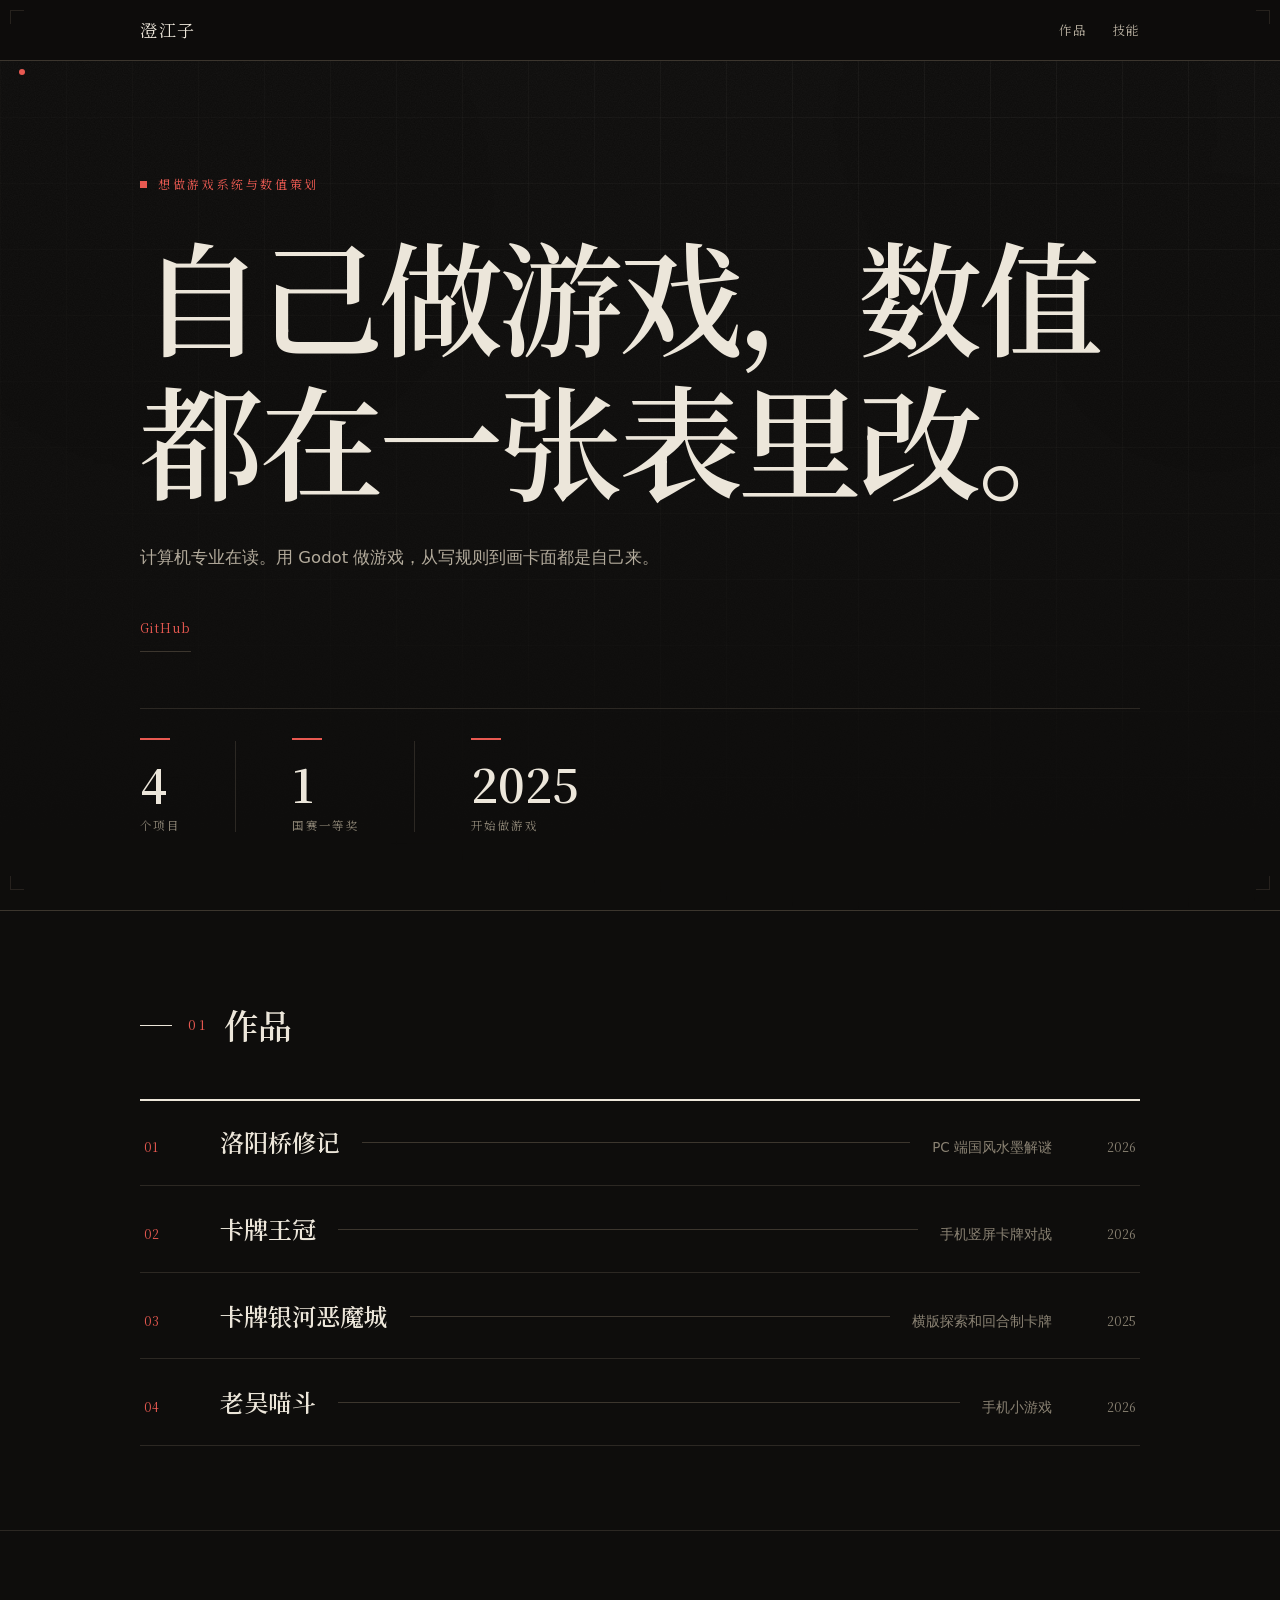
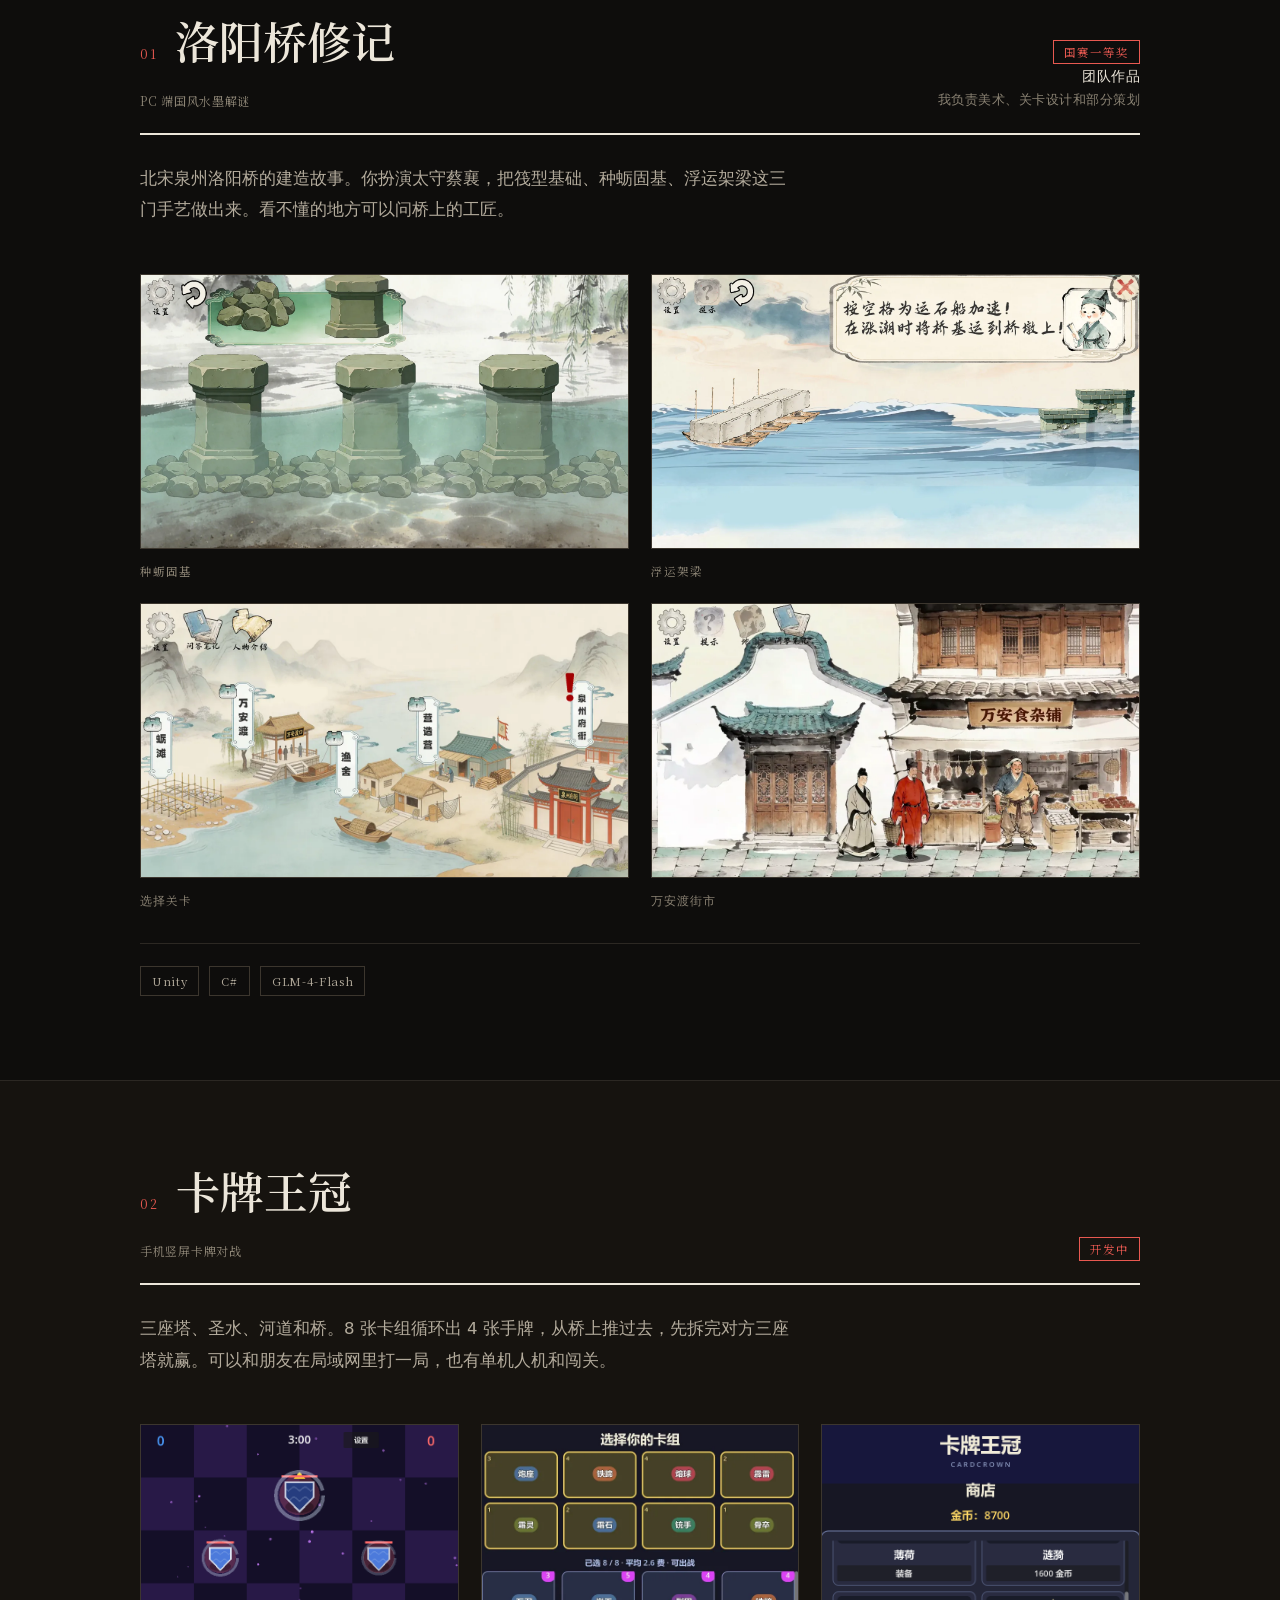
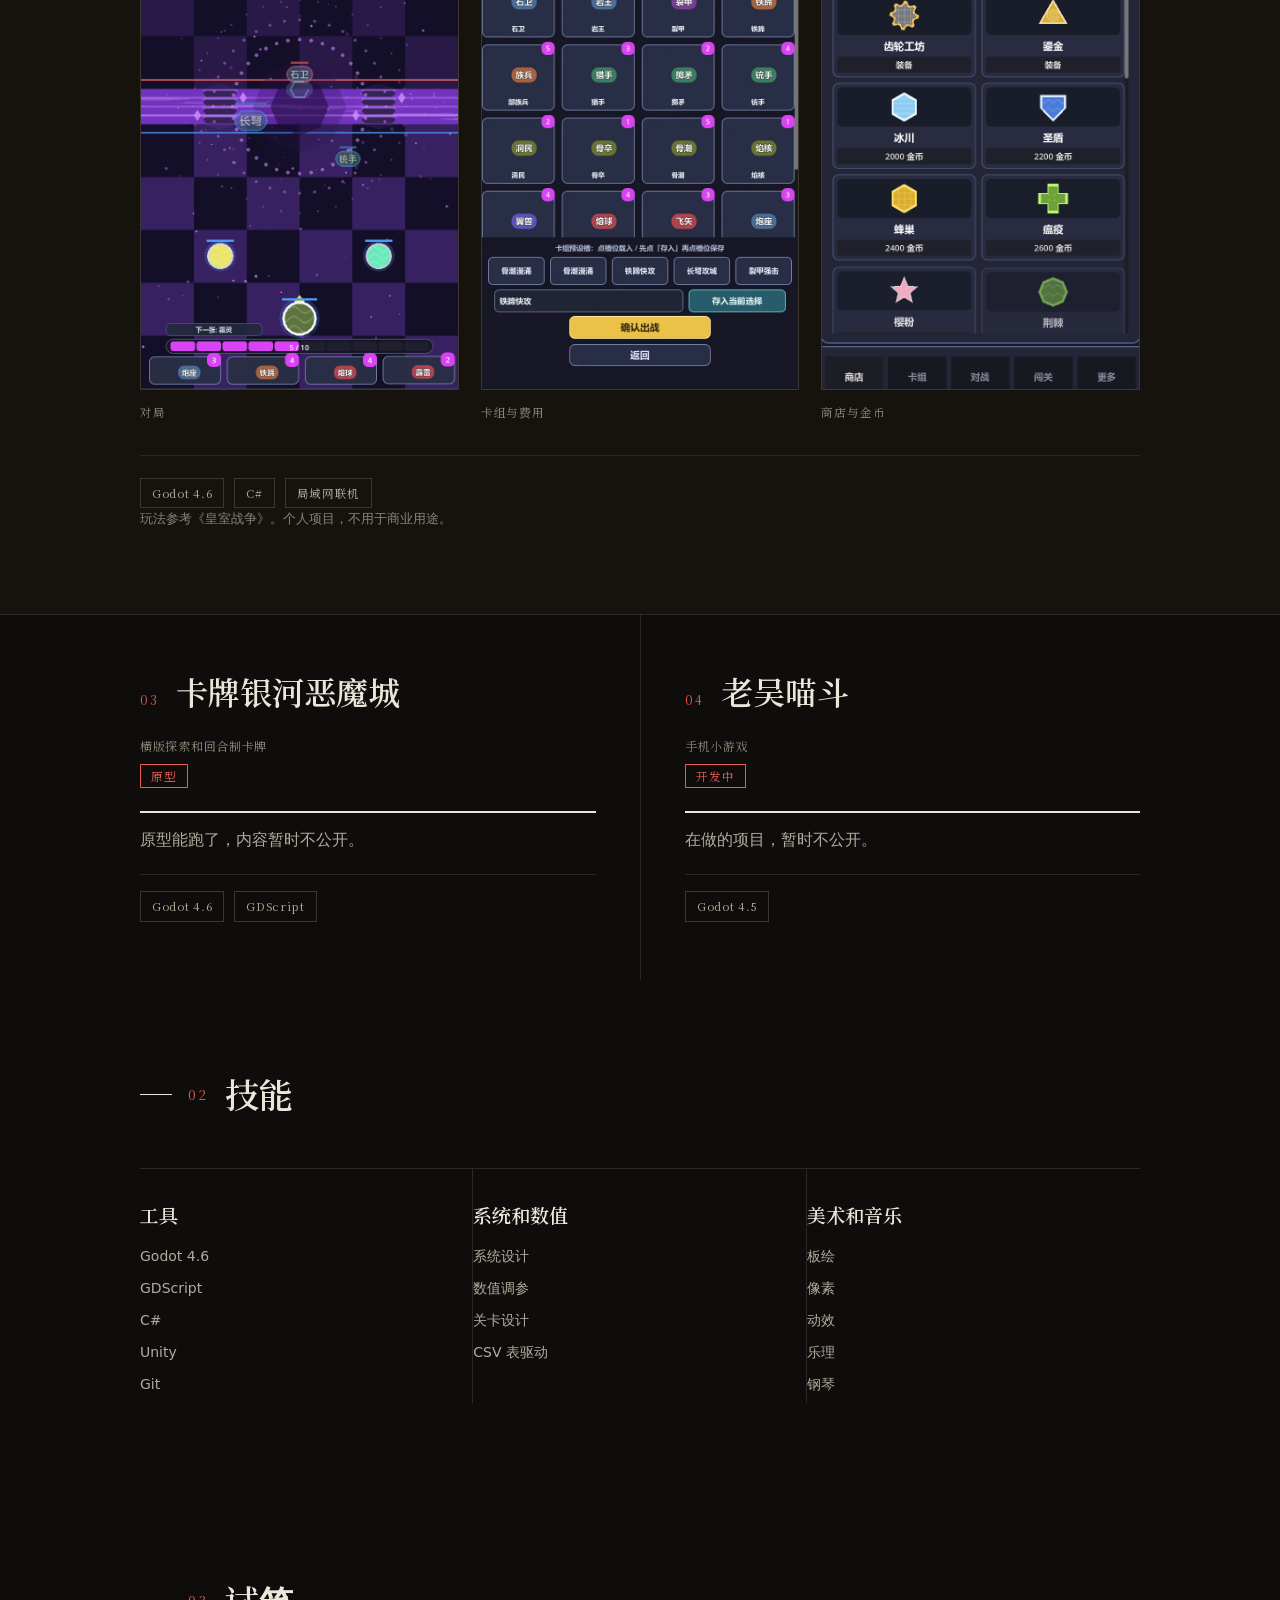
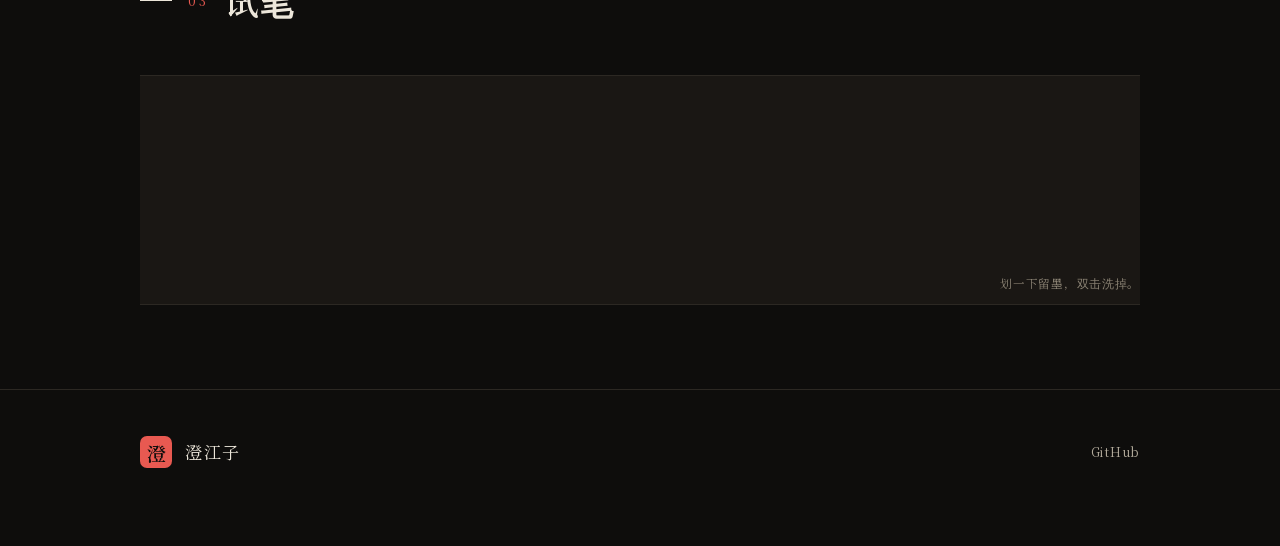
==== index.html @ ab5cb56d "修色" ====
<!doctype html>
<html lang="zh-CN">
<head>
<meta charset="utf-8">
<meta name="viewport" content="width=device-width,initial-scale=1">
<script>
(function () {
  var d = document.documentElement;
  d.classList.add("booting");
  addEventListener("error", function () { d.classList.remove("booting"); });
  setTimeout(function () { d.classList.remove("booting"); }, 6000);
})();
</script>
<title>澄江子的作品集</title>
<meta name="description" content="自己做游戏，做了四个项目。">
<link rel="canonical" href="https://chengjiang-zi.github.io/">
<link rel="icon" href="favicon.svg" type="image/svg+xml">
<link rel="apple-touch-icon" href="apple-touch-icon.png">
<meta name="theme-color" content="#0e0d0c">
<meta property="og:type" content="website">
<meta property="og:site_name" content="澄江子">
<meta property="og:locale" content="zh_CN">
<meta property="og:url" content="https://chengjiang-zi.github.io/">
<meta property="og:title" content="澄江子的作品集">
<meta property="og:description" content="自己做游戏，做了四个项目。">
<meta property="og:image" content="https://chengjiang-zi.github.io/assets/og.png">
<meta property="og:image:width" content="1200">
<meta property="og:image:height" content="630">
<meta name="twitter:card" content="summary_large_image">
<link rel="stylesheet" href="style.css">
<link rel="preload" href="assets/font/notoserifsc-400.woff2" as="font" type="font/woff2" crossorigin>
<link rel="preload" href="assets/font/notoserifsc-600.woff2" as="font" type="font/woff2" crossorigin>
<link rel="preload" href="works.js" as="script">
<script src="ink.js" defer></script>
<noscript><style>.topbar nav,.cover,#works,#skills,#cases,.pad,.progress,.scribble,footer{display:none}</style></noscript>
<script>
(function () {
  var d = document.documentElement;
  if (typeof IntersectionObserver !== "function") return;
  try { if (matchMedia("(prefers-reduced-motion: reduce)").matches) return; } catch (e) {}
  d.classList.add("motion-ready");
  setTimeout(function () {
    var hero = document.querySelector("[data-reveal-text]");
    if (!document.querySelector(".is-revealed") || (hero && !hero.classList.contains("is-revealed"))) {
      d.classList.remove("motion-ready");
    }
  }, 3000);
})();
</script>
</head>
<body>

<a class="skip" href="#main">跳到内容</a>

<header class="topbar" id="top">
  <div class="progress" id="progress" aria-hidden="true"></div>
  <div class="inner">
    <a class="mark" href="#top" id="mark">澄江子</a>
    <nav aria-label="页面导航">
      <a href="#works">作品</a>
      <a href="#skills">技能</a>
    </nav>
  </div>
</header>

  <svg class="scribble" id="scribble" aria-hidden="true" viewBox="0 0 12 1000" preserveAspectRatio="none">
    <path id="scribble-path" d="M6 0 C 2.5 130, 9.5 250, 6 370 S 2.5 620, 6 740 S 9.5 900, 6 1000"/>
    <circle id="scribble-bead" r="3"></circle>
  </svg>

<main id="main" tabindex="-1">

  <section class="cover">
    <div class="inner">
      <p class="kicker" id="kicker" data-reveal="up"></p>
      <h1 class="display" id="display" data-reveal-text style="--rv-delay:.08s"><span id="display-t"></span></h1>
      <p class="lede" id="lede" data-reveal="up" style="--rv-delay:.26s"></p>
      <div class="acts" id="acts" data-reveal="up" style="--rv-delay:.36s"></div>
      <div class="facts ln" id="facts" data-reveal-children="up" data-delay="540"></div>
    </div>
  </section>

  <section class="sec" id="works">
    <div class="inner">
      <div class="sec-head" data-reveal-children="up"><span class="num">01</span><h2>作品</h2></div>
      <ul class="toc ln ink" id="toc" data-reveal-children="up" data-delay="180"></ul>
    </div>
  </section>

  <div id="cases"></div>

  <section class="sec" id="skills">
    <div class="inner">
      <div class="sec-head" data-reveal-children="up"><span class="num">02</span><h2>技能</h2></div>
      <div class="notes ln" id="skills-box" data-reveal-children="up" data-delay="120"></div>
    </div>
  </section>

  <section class="sec pad" id="pad">
    <div class="inner">
      <div class="sec-head" data-reveal-children="up"><span class="num">03</span><h2>试笔</h2></div>
      <div class="inkpad" id="inkpad"></div>
    </div>
  </section>

</main>

<footer>
  <div class="inner">
    <div class="foot" data-reveal="up">
      <span class="fsig"><span class="fmark" aria-hidden="true">澄</span><span class="fname" id="fname"></span></span>
      <span id="flinks"></span>
    </div>
  </div>
</footer>

<noscript>
  <div class="inner"><p class="lede">这部分内容要浏览器开着脚本才会显示，开一下再刷新。</p></div>
</noscript>

<script src="works.js"></script>
<script>
(function () {
  if (typeof PROFILE === "undefined" || typeof WORKS === "undefined") {
    var m = document.getElementById("main");
    if (m) m.innerHTML = '<div class="inner"><p class="lede">内容没加载出来，刷新一下试试。' +
      '一直这样就直接看 <a href="https://github.com/chengjiang-zi">GitHub</a>。</p></div>';
    document.documentElement.classList.remove("booting");
    return;
  }
  function esc(s) {
    return String(s == null ? "" : s).replace(/[&<>"]/g, function (c) {
      return { "&": "&amp;", "<": "&lt;", ">": "&gt;", '"': "&quot;" }[c];
    });
  }
  function pad(n) { return (n < 10 ? "0" : "") + n; }
  function ext(u) { return String(u || "").indexOf("http") === 0; }
  function dly(t) { return ' style="--rv-delay:' + t + '"'; }

  var calm = false, touch = false;

  function facts() {
    var h = "";
    for (var i = 0; i < STATS.length; i++) {
      h += "<div><span class=\"nmask\"><span class=\"n\" data-n=\"" + esc(STATS[i].v) + "\">" + esc(STATS[i].v) + "</span></span>" +
           "<span class=\"l\">" + esc(STATS[i].l) + "</span></div>";
    }
    return h;
  }

  function toc() {
    var h = "";
    for (var i = 0; i < WORKS.length; i++) {
      var w = WORKS[i];
      h += '<li><a href="#' + esc(w.id) + '">' +
           '<span class="no">' + pad(i + 1) + "</span>" +
           '<span class="title">' + esc(w.title) + "</span>" +
           '<span class="lead" aria-hidden="true"></span>' +
           '<span class="kind">' + esc(w.type || "") + "</span>" +
           '<span class="year">' + esc(w.year || "") + "</span>" +
           "</a></li>";
    }
    return h;
  }

  function shots(w) {
    var list = w.shots || [];
    if (!list.length) return "";

    var land = 0, port = 0, j, lo = 0, hi = 0, ar = 0;
    for (j = 0; j < list.length; j++) {
      var q = list[j];
      if (!q.w || !q.h) continue;
      if (q.w > q.h) land++; else port++;
      var a = q.w / q.h;
      if (!ar || a < ar) ar = a;
      if (!hi || a > hi) hi = a;
    }
    var n = list.length, cols = 1;
    if (land === n) cols = n === 1 ? 1 : 2;
    else if (port === n) cols = n >= 3 ? 3 : n;

    if (!ar) ar = 1.7778;
    var uniform = !hi || (hi / ar) < 1.1;

    var h = '<div class="shots c' + cols + '"' +
            (uniform ? ' style="--ar:' + ar.toFixed(4) + '"' : "") +
            ' data-reveal-children="fade" data-delay="150">';
    for (var i = 0; i < n; i++) {
      var s = list[i];
      var fl = uniform ? "" : ' style="--ar:' + (s.w && s.h ? (s.w / s.h).toFixed(4) : "1.7778") + '"';
      h += "<figure" + fl + '>' +
           '<span class="frame"><img src="' + esc(s.src) + '" alt="' + esc(w.title) +
           (s.caption ? " · " + esc(s.caption) : "") + '"' +
           (s.w && s.h ? ' width="' + s.w + '" height="' + s.h + '"' : "") +
           ' loading="lazy" decoding="async"></span>';
      if (s.caption) h += "<figcaption>" + esc(s.caption) + "</figcaption>";
      h += "</figure>";
    }
    return h + "</div>";
  }

  function caseHtml(w, i) {
    var has = (w.shots || []).length;
    var alt = (has && i % 2 === 1) ? " alt" : "";
    var bare = has ? "" : " bare";
    var h = '<section class="showcase' + alt + bare + '" id="' + esc(w.id) + '"><div class="inner">';

    h += '<div class="work-head lnb" data-reveal="up"><div class="work-title">';
    h += '<span class="wnum">' + pad(i + 1) + "</span>";
    h += "<h3>" + esc(w.title) + "</h3>";
    h += '<span class="sub">' + esc(w.type || "") + "</span>";
    h += "</div>";

    h += '<div class="work-role">';
    if (w.badge) h += '<span class="wbadge">' + esc(w.badge) + "</span> ";
    if (w.role) h += "<b>" + esc(w.role) + "</b>" + esc(w.roleNote || "");
    h += "</div></div>";

    if (w.desc) h += '<p class="work-lede" data-reveal="up"' + dly(".12s") + ">" + esc(w.desc) + "</p>";
    h += shots(w);

    var tg = w.tags || [], lk = w.links || [];
    if (tg.length || lk.length || w.note) {
      h += '<div class="wfoot" data-reveal="up"' + dly(".18s") + "><div>";
      if (tg.length) {
        h += '<div class="wtags">';
        for (var k = 0; k < tg.length; k++) h += "<span>" + esc(tg[k]) + "</span>";
        h += "</div>";
      }
      if (w.note) h += '<p class="wnote">' + esc(w.note) + "</p>";
      h += "</div>";
      if (lk.length) {
        h += '<a class="wlink" href="' + esc(lk[0].url) + '"' +
             (ext(lk[0].url) ? ' target="_blank" rel="noopener"' : "") + ">" +
             esc(lk[0].label) + "</a>";
      }
      h += "</div>";
    }

    return h + "</div></section>";
  }

  function cases() {
    var h = "", open = false;
    for (var i = 0; i < WORKS.length; i++) {
      var bare = !(WORKS[i].shots || []).length;
      if (bare && !open) { h += '<div class="pair"><div class="pair-in">'; open = true; }
      else if (!bare && open) { h += "</div></div>"; open = false; }
      h += caseHtml(WORKS[i], i);
    }
    return open ? h + "</div></div>" : h;
  }

  function notes(list) {
    var h = "";
    for (var i = 0; i < list.length; i++) {
      h += "<article><h3>" + esc(list[i].t) + "</h3><ul>";
      for (var j = 0; j < list[i].items.length; j++) {
        h += "<li>" + esc(list[i].items[j]) + "</li>";
      }
      h += "</ul></article>";
    }
    return h;
  }

  function render() {
    var p = PROFILE;
    try {
      calm = matchMedia("(prefers-reduced-motion: reduce)").matches;
      touch = matchMedia("(hover: none)").matches;
    } catch (e) {}
    document.getElementById("mark").textContent = p.name;
    document.getElementById("fname").textContent = p.name;
    document.getElementById("kicker").textContent = p.kicker || "";
    var dt = document.getElementById("display-t");
    dt.textContent = "";
    var dstr = p.display || "";
    for (var ci = 0; ci < dstr.length; ci++) {
      var sp = document.createElement("span");
      sp.className = "cw";
      sp.textContent = dstr.charAt(ci);
      sp.style.setProperty("--rv-delay", (ci * 0.045).toFixed(3) + "s");
      dt.appendChild(sp);
    }
    document.getElementById("lede").textContent = p.lede || "";

    var ls = (p.links || []).slice();
    if (p.contact) ls.push({ label: p.contact, url: "mailto:" + p.contact });

    var ah = "";
    for (var i = 0; i < ls.length; i++) {
      ah += '<a href="' + esc(ls[i].url) + '"' +
            (ext(ls[i].url) ? ' target="_blank" rel="noopener"' : "") + ">" + esc(ls[i].label) + "</a>";
    }
    document.getElementById("acts").innerHTML = ah;
    document.getElementById("flinks").innerHTML = ah;

    document.getElementById("facts").innerHTML = facts();
    document.getElementById("toc").innerHTML = toc();
    document.getElementById("cases").innerHTML = cases();
    document.getElementById("skills-box").innerHTML = notes(SKILLS);

    reveal();
    scrollFx();
    magnet();
  }

  function countUp(el) {
    var t = parseInt(el.getAttribute("data-n"), 10);
    if (isNaN(t)) return;
    if (calm) { el.textContent = el.getAttribute("data-n"); return; }
    var dur = 1150, t0 = null;
    function step(ts) {
      if (t0 === null) t0 = ts;
      var k = Math.min(1, (ts - t0) / dur);
      var e = 1 - Math.pow(1 - k, 3);
      el.textContent = Math.round(t * e);
      if (k < 1) requestAnimationFrame(step);
      else el.textContent = el.getAttribute("data-n");
    }
    el.textContent = "0";
    requestAnimationFrame(step);
  }

  function magnet() {
    if (touch || calm) return;
    var els = [document.querySelector(".mark"), document.querySelector(".fmark")];
    for (var mi = 0; mi < els.length; mi++) {
      var el = els[mi];
      if (!el) continue;
      (function (el) {
        var radius = 130, strength = 0.3;
        document.addEventListener("pointermove", function (e) {
          var r = el.getBoundingClientRect();
          var cx = r.left + r.width / 2, cy = r.top + r.height / 2;
          var dx = e.clientX - cx, dy = e.clientY - cy;
          var dist = Math.sqrt(dx * dx + dy * dy);
          el.style.transform = dist < radius
            ? "translate(" + (dx * strength).toFixed(1) + "px," + (dy * strength).toFixed(1) + "px)"
            : "";
        }, { passive: true });
      })(el);
    }
  }

  function reveal() {
    var list = document.querySelectorAll("[data-reveal],[data-reveal-text],[data-reveal-children],.ln,.lnb,.showcase.alt");
    var nodes = [], i;
    for (i = 0; i < list.length; i++) nodes.push(list[i]);

    var on = document.documentElement.classList.contains("motion-ready") &&
             (typeof IntersectionObserver === "function");

    if (!on) {
      for (i = 0; i < nodes.length; i++) nodes[i].classList.add("is-revealed");
      return;
    }

    function hit(el) {
      var kids = el.hasAttribute("data-reveal-children") ? el.children : null;
      if (kids && kids.length) {
        var base = parseInt(el.getAttribute("data-delay") || "60", 10);
        for (var k = 0; k < kids.length; k++) {
          kids[k].style.setProperty("--rv-delay", (base + k * 85) + "ms");
          kids[k].classList.add("is-revealed");
        }
      }
      if (el.id === "facts") {
        var fns = el.querySelectorAll(".n");
        for (var fi = 0; fi < fns.length; fi++) countUp(fns[fi]);
      }
      el.classList.add("is-revealed");
    }

    var io = null;
    try {
      io = new IntersectionObserver(function (entries) {
        for (var n = 0; n < entries.length; n++) {
          if (!entries[n].isIntersecting) continue;
          hit(entries[n].target);
          io.unobserve(entries[n].target);
        }
      }, { rootMargin: "0px 0px -6% 0px", threshold: .06 });
    } catch (e) {
      document.documentElement.classList.remove("motion-ready");
      for (i = 0; i < nodes.length; i++) nodes[i].classList.add("is-revealed");
      return;
    }

    for (i = 0; i < nodes.length; i++) io.observe(nodes[i]);
  }

  function scrollFx() {
    var bar = document.getElementById("progress");
    var bar_el = document.querySelector(".topbar");
    var scrib = document.getElementById("scribble-path");
    var bead = document.getElementById("scribble-bead");
    var scLen = 0;
    if (scrib) {
      try { scLen = scrib.getTotalLength(); scrib.style.strokeDasharray = scLen; } catch (e) {}
    }
    var waiting = false;

    function update() {
      waiting = false;
      var max = document.documentElement.scrollHeight - window.innerHeight;
      var y = window.pageYOffset || document.documentElement.scrollTop || 0;
      var p = max > 0 ? Math.min(1, Math.max(0, y / max)) : 0;
      if (bar) {
        bar.style.transform = "scaleX(" + p + ")";
        bar.classList.toggle("on", p > .012);
      }
      if (bar_el) bar_el.classList.toggle("scrolled", y > 8);
      if (scrib && scLen) {
        if (calm) {
          scrib.style.strokeDashoffset = "0";
          if (bead) bead.style.display = "none";
        } else {
          scrib.style.strokeDashoffset = (scLen * (1 - p)).toFixed(1);
          if (bead) {
            try {
              var pt = scrib.getPointAtLength(scLen * p);
              bead.setAttribute("cx", pt.x);
              bead.setAttribute("cy", pt.y);
              bead.style.display = "";
            } catch (e) {}
          }
        }
      }
    }
    function onScroll() {
      if (waiting) return;
      waiting = true;
      requestAnimationFrame(update);
    }
    update();
    window.addEventListener("scroll", onScroll, { passive: true });
    window.addEventListener("resize", onScroll, { passive: true });
  }

  render();
  document.documentElement.classList.remove("booting");
})();
</script>

</body>
</html>
---- style.css ----
@font-face{
  font-family:"Noto Serif SC";
  src:url("assets/font/notoserifsc-400.woff2") format("woff2");
  font-weight:400;font-style:normal;font-display:swap;
}
@font-face{
  font-family:"Noto Serif SC";
  src:url("assets/font/notoserifsc-600.woff2") format("woff2");
  font-weight:600;font-style:normal;font-display:swap;
}

:root{
  color-scheme: dark;
  --bg:        #0e0d0c;
  --bg-2:      #16130f;
  --surface:   #1a1714;
  --ink:       #ece6da;
  --ink-2:     #b3ab9c;
  --ink-3:     #8a8273;
  --rule:      #2c2823;
  --rule-2:    #3c362e;
  --seal:      #e85951;
  --seal-dark: #b83a33;
  --grid:      rgba(236,230,218,.045);

  --serif: "Noto Serif SC",Georgia,"Songti SC","STSong","Source Han Serif SC","SimSun",serif;
  --sans:  system-ui,-apple-system,"PingFang SC","HarmonyOS Sans SC","MiSans","Hiragino Sans GB",
           "Microsoft YaHei",sans-serif;
  --mono:  ui-monospace,"SF Mono","Cascadia Mono",Consolas,"Noto Serif SC",monospace;

  --m-ease: cubic-bezier(.22,1,.36,1);
  --m-dist: 18px;
  --m-dur:  .86s;
  --m-rule: .95s;
}

*{box-sizing:border-box;margin:0;padding:0}
html{scroll-behavior:smooth;-webkit-text-size-adjust:100%}
img{display:block;max-width:100%}
::selection{background:var(--seal);color:var(--bg)}

body{
  background:var(--bg);
  color:var(--ink);
  font-family:var(--sans);
  font-size:15.5px;
  line-height:1.78;
  font-weight:300;
  -webkit-font-smoothing:antialiased;
}

body::after{
  content:"";position:fixed;inset:10px;z-index:25;pointer-events:none;opacity:.55;
  background:
    linear-gradient(var(--rule-2),var(--rule-2)) left top/14px 1px no-repeat,
    linear-gradient(var(--rule-2),var(--rule-2)) left top/1px 14px no-repeat,
    linear-gradient(var(--rule-2),var(--rule-2)) right top/14px 1px no-repeat,
    linear-gradient(var(--rule-2),var(--rule-2)) right top/1px 14px no-repeat,
    linear-gradient(var(--rule-2),var(--rule-2)) left bottom/14px 1px no-repeat,
    linear-gradient(var(--rule-2),var(--rule-2)) left bottom/1px 14px no-repeat,
    linear-gradient(var(--rule-2),var(--rule-2)) right bottom/14px 1px no-repeat,
    linear-gradient(var(--rule-2),var(--rule-2)) right bottom/1px 14px no-repeat;
}

.inner{max-width:1080px;margin:0 auto;padding:0 40px}

.skip{position:absolute;left:-9999px;top:0;z-index:50;background:var(--seal);color:#fff;
  padding:12px 20px;text-decoration:none}
.skip:focus{left:0}
:focus-visible{outline:2px solid var(--seal);outline-offset:3px}
main:focus{outline:none}

.sec,.showcase,.cover{scroll-margin-top:76px}


html.booting main,html.booting footer{visibility:hidden}



.topbar{
  position:sticky;top:0;z-index:20;
  background:rgba(14,13,12,.82);
  backdrop-filter:blur(14px);-webkit-backdrop-filter:blur(14px);
  border-bottom:1px solid var(--rule-2);
  transition:background .32s var(--m-ease),box-shadow .32s var(--m-ease);
}
.topbar.scrolled{
  background:rgba(14,13,12,.94);
  box-shadow:0 14px 34px -24px rgba(0,0,0,.7);
}
.topbar .inner{display:flex;align-items:center;justify-content:space-between;height:60px}
.mark{font-family:var(--serif);font-size:17px;letter-spacing:.1em;text-decoration:none;color:var(--ink);
  transition:color .24s var(--m-ease),transform .25s var(--m-ease)}
.mark:hover{color:var(--seal)}
.topbar nav{display:flex;gap:26px}
.topbar nav a{
  position:relative;
  font-family:var(--mono);font-size:12.5px;letter-spacing:.06em;
  color:var(--ink-2);text-decoration:none;min-height:44px;display:inline-flex;align-items:center;
  transition:color .22s var(--m-ease);
}
.topbar nav a:hover{color:var(--seal)}
.topbar nav a::after{
  content:"";position:absolute;left:0;right:0;bottom:10px;height:1px;background:var(--seal);
  transform:scaleX(0);transform-origin:right;transition:transform .36s var(--m-ease);
}
.topbar nav a:hover::after{transform:scaleX(1);transform-origin:left}

.progress{
  position:absolute;left:0;right:0;bottom:-1px;height:2px;background:var(--seal);
  transform:scaleX(0);transform-origin:left;opacity:0;pointer-events:none;
  transition:opacity .4s var(--m-ease);
}
.progress.on{opacity:.62}



.cover{position:relative;padding:112px 0 74px;border-bottom:1px solid var(--rule-2)}

.cover::before{
  content:"";position:absolute;inset:0;z-index:0;pointer-events:none;
  background-image:url("data:image/svg+xml,%3Csvg xmlns='http://www.w3.org/2000/svg' width='160' height='160'%3E%3Cfilter id='f'%3E%3CfeTurbulence type='fractalNoise' baseFrequency='0.82' numOctaves='3' seed='5' stitchTiles='stitch'/%3E%3CfeColorMatrix type='saturate' values='0'/%3E%3C/filter%3E%3Crect width='160' height='160' filter='url(%23f)'/%3E%3C/svg%3E");
  background-repeat:repeat;
  opacity:.05;
  -webkit-mask-image:linear-gradient(180deg,#000 0,rgba(0,0,0,.55) 62%,transparent 100%);
  mask-image:linear-gradient(180deg,#000 0,rgba(0,0,0,.55) 62%,transparent 100%);
}
.cover::after{
  content:"";position:absolute;inset:0;z-index:0;pointer-events:none;
  background-image:
    repeating-linear-gradient(0deg,var(--grid) 0 1px,transparent 1px 66px),
    repeating-linear-gradient(90deg,var(--grid) 0 1px,transparent 1px 66px);
  -webkit-mask-image:radial-gradient(135% 112% at 78% 2%,#000,transparent 92%);
  mask-image:radial-gradient(135% 112% at 78% 2%,#000,transparent 92%);
}
.cover>.inner{position:relative;z-index:1}
.kicker{font-family:var(--mono);font-size:12px;letter-spacing:.22em;color:var(--seal);margin-bottom:28px}
.kicker::before{
  content:"";display:inline-block;width:7px;height:7px;background:var(--seal);
  margin-right:11px;vertical-align:1px;
}
.display{
  font-family:var(--serif);font-weight:600;
  font-size:clamp(38px,9.7vw,128px);line-height:1.16;letter-spacing:-.035em;max-width:18em;
  overflow:hidden;text-wrap:balance;
}
.display>span{display:block}
.lede{margin-top:32px;max-width:38em;font-size:16.5px;color:var(--ink-2);line-height:1.9}
.acts{margin-top:34px;display:flex;gap:22px;flex-wrap:wrap}
.acts a{
  position:relative;
  font-family:var(--mono);font-size:12.5px;letter-spacing:.08em;color:var(--seal);
  text-decoration:none;border-bottom:1px solid var(--rule-2);padding-bottom:3px;
  min-height:44px;display:inline-flex;align-items:center;transition:border-color .22s var(--m-ease),color .22s var(--m-ease);
}
.acts a:hover{border-color:transparent}
.acts a::after{
  content:"";position:absolute;left:0;right:0;bottom:0;height:1px;background:var(--seal);
  transform:scaleX(0);transform-origin:right;transition:transform .36s var(--m-ease);
}
.acts a:hover::after{transform:scaleX(1);transform-origin:left}

.facts{display:flex;flex-wrap:wrap;margin-top:56px;padding-top:30px}
.facts>div{position:relative;padding:20px 56px 0 0;margin-right:56px}
.facts>div:last-child{margin-right:0;padding-right:0}
.facts>div::before{content:"";position:absolute;left:0;top:0;width:30px;height:2px;background:var(--seal)}
.facts>div::after{
  content:"";position:absolute;right:0;top:3px;bottom:4px;width:1px;background:var(--rule);
  transform-origin:top;
}
.facts>div:last-child::after{display:none}
.facts .nmask{display:block;overflow:hidden;padding-bottom:1px}
.facts .n{
  display:block;font-family:var(--serif);font-weight:600;font-size:46px;line-height:1.1;color:var(--ink);
  font-variant-numeric:lining-nums tabular-nums;
}
.facts .l{display:block;margin-top:6px;font-family:var(--mono);font-size:11.5px;letter-spacing:.12em;color:var(--ink-3)}



.sec{padding:84px 0}
.sec-head{display:flex;align-items:center;gap:16px;margin-bottom:44px}
.sec-head::before{content:"";width:32px;height:1px;background:var(--ink);flex:0 0 auto}
.sec-head .num{font-family:var(--mono);font-size:13px;letter-spacing:.22em;color:var(--seal)}
.sec-head h2{font-family:var(--serif);font-size:34px;font-weight:600;letter-spacing:.01em}



.toc{list-style:none}
.toc li{position:relative}
.toc li::after{
  content:"";position:absolute;left:0;right:0;bottom:0;height:1px;background:var(--rule);
  transform-origin:left;
}
.toc a{
  display:grid;grid-template-columns:56px auto minmax(24px,1fr) auto 64px;
  align-items:baseline;gap:20px;padding:22px 4px;text-decoration:none;color:inherit;
  transition:background .24s var(--m-ease),padding .3s var(--m-ease);
}
.toc a:hover{background:rgba(232,89,81,.08);padding-left:18px}
.toc .no{font-family:var(--mono);font-size:12px;color:var(--seal);transition:color .26s var(--m-ease)}
.toc .title{font-family:var(--serif);font-weight:600;font-size:24px;transition:color .26s var(--m-ease)}
.toc a:hover .title{color:var(--seal)}
.toc .lead{align-self:center;height:1px;background:var(--rule-2);margin:0 2px;transform-origin:left}
.toc .kind{font-size:13.5px;color:var(--ink-3)}
.toc .year{font-family:var(--mono);font-size:12px;color:var(--ink-3);text-align:right}



.showcase{padding:84px 0;border-top:1px solid var(--rule)}
.showcase.alt{background:var(--bg-2)}
.showcase.bare{padding:54px 0}
.work-head{
  display:flex;justify-content:space-between;align-items:flex-end;gap:36px;flex-wrap:wrap;
  padding-bottom:24px;
}
.work-title{display:flex;align-items:baseline;gap:18px;flex-wrap:wrap}
.work-title .wnum{font-family:var(--mono);font-size:12px;letter-spacing:.14em;color:var(--seal)}
.work-title h3{font-family:var(--serif);font-size:clamp(28px,4vw,44px);font-weight:600;line-height:1.15}
.work-title .sub{
  width:100%;font-family:var(--mono);font-size:12px;letter-spacing:.06em;
  color:var(--ink-3);margin-top:6px;
}
.bare .work-title h3{font-size:clamp(24px,3vw,32px)}
.work-role{
  text-align:right;font-size:12.5px;letter-spacing:.04em;color:var(--ink-3);line-height:1.8;
}
.work-role b{display:block;color:var(--ink);font-weight:400;font-size:13.5px}
.work-lede{margin-top:28px;max-width:40em;font-size:16.5px;color:var(--ink-2);line-height:1.9}
.bare .work-lede{margin-top:14px;font-size:15.5px;line-height:1.8}

.shots{margin-top:48px;display:grid;gap:22px;align-items:start}
.shots.c1{grid-template-columns:minmax(0,1fr)}
.shots.c2{grid-template-columns:repeat(2,minmax(0,1fr))}
.shots.c3{grid-template-columns:repeat(3,minmax(0,1fr))}
.shots figure{margin:0;min-width:0}

.shots .frame{
  display:block;overflow:hidden;aspect-ratio:var(--ar,1.7778);
  border:1px solid var(--rule-2);background:var(--surface);
  transition:transform .55s var(--m-ease),box-shadow .55s var(--m-ease),border-color .55s var(--m-ease);
}
.shots .frame:hover{
  transform:translateY(-5px);border-color:var(--rule);
  box-shadow:0 22px 40px -30px rgba(0,0,0,.6);
}
.shots img{width:100%;height:100%;object-fit:cover}
.shots figcaption{margin-top:12px;font-family:var(--mono);font-size:11.5px;letter-spacing:.08em;color:var(--ink-3)}

.wfoot{
  margin-top:32px;padding-top:22px;border-top:1px solid var(--rule);
  display:flex;justify-content:space-between;align-items:flex-end;gap:24px;flex-wrap:wrap;
}
.bare .wfoot{margin-top:20px;padding-top:16px}
.wtags{display:flex;gap:10px;flex-wrap:wrap}
.wtags span{
  font-family:var(--mono);font-size:11.5px;letter-spacing:.06em;color:var(--ink-2);
  border:1px solid var(--rule-2);padding:4px 11px;
}
.wnote{font-size:12.5px;color:var(--ink-3);line-height:1.75;max-width:34em}
.wlink{
  position:relative;
  font-family:var(--mono);font-size:12.5px;letter-spacing:.08em;color:var(--seal);
  text-decoration:none;border-bottom:1px solid var(--rule-2);padding-bottom:3px;
  min-height:44px;display:inline-flex;align-items:center;
}
.wlink:hover{border-color:transparent}
.wlink::after{
  content:"";position:absolute;left:0;right:0;bottom:0;height:1px;background:var(--seal);
  transform:scaleX(0);transform-origin:right;transition:transform .36s var(--m-ease);
}
.wlink:hover::after{transform:scaleX(1);transform-origin:left}
.wbadge{
  font-family:var(--mono);font-size:11.5px;letter-spacing:.08em;
  color:var(--seal);border:1px solid var(--seal);padding:3px 10px;
}

#cases .showcase:target .work-title h3{color:var(--seal)}
#cases .showcase:target .work-head::after{background:var(--seal)}


.pair{border-top:1px solid var(--rule)}
.pair-in{
  max-width:1080px;margin:0 auto;padding:0 40px;
  display:grid;grid-template-columns:repeat(2,minmax(0,1fr));
}
.pair .showcase{border-top:none;background:none;padding:58px 0}
.pair .showcase .inner{padding:0;max-width:none}

.pair .work-head{display:block}
.pair .work-role{text-align:left;margin-top:10px}
.pair .showcase:first-child{padding-right:44px}
.pair .showcase + .showcase{padding-left:44px;border-left:1px solid var(--rule)}

.notes{display:grid;grid-template-columns:repeat(3,minmax(0,1fr))}
.notes article{padding:30px 32px 6px 0;border-right:1px solid var(--rule)}
.notes article:last-child{border-right:none;padding-right:0}
.notes h3{font-family:var(--serif);font-size:19px;font-weight:600;margin-bottom:12px}
.notes ul{list-style:none;display:flex;flex-direction:column;gap:7px}
.notes li{font-size:14px;color:var(--ink-2)}
.notes p{font-size:14px;color:var(--ink-2);line-height:1.85}



.inkpad{
  position:relative;height:230px;overflow:hidden;
  border-top:1px solid var(--rule);border-bottom:1px solid var(--rule);
  background:var(--surface);
}
.pad-cv{position:absolute;left:0;top:0;display:block}
.pad-hint{
  position:absolute;right:0;bottom:11px;
  font-family:var(--mono);font-size:11.5px;letter-spacing:.06em;color:var(--ink-3);
  pointer-events:none;user-select:none;
}


@media (hover:none){.sec.pad{display:none}}



footer{border-top:1px solid var(--rule);padding:40px 0 72px}
.foot{display:flex;justify-content:space-between;align-items:center;gap:20px;flex-wrap:wrap}
.fsig{display:inline-flex;align-items:center;gap:13px}
.fmark{
  width:32px;height:32px;border-radius:7px;background:var(--seal);color:var(--bg);
  display:inline-flex;align-items:center;justify-content:center;
  font-family:var(--serif);font-weight:600;font-size:19px;line-height:1;
  flex:0 0 auto;
  transition:transform .28s var(--m-ease);
}
.foot .fname{font-family:var(--serif);font-size:17px;letter-spacing:.1em}
.foot a{
  font-family:var(--mono);font-size:12.5px;letter-spacing:.06em;color:var(--ink-2);
  text-decoration:none;min-height:44px;display:inline-flex;align-items:center;
}
.foot a:hover{color:var(--seal)}




.ln{position:relative}
.ln::before{
  content:"";position:absolute;left:0;right:0;top:0;height:1px;background:var(--rule);
  transform-origin:left;
}
.ln.ink::before{height:2px;background:var(--ink)}
.lnb{position:relative}
.lnb::after{
  content:"";position:absolute;left:0;right:0;bottom:0;height:2px;background:var(--ink);
  transform-origin:left;
}
.motion-ready .ln::before,
.motion-ready .lnb::after{transform:scaleX(0)}
.motion-ready .ln.is-revealed::before,
.motion-ready .lnb.is-revealed::after{
  transform:scaleX(1);transition:transform var(--m-rule) var(--m-ease) .1s;
}


.motion-ready .toc li::after{transform:scaleX(0)}
.motion-ready .toc li.is-revealed::after{
  transform:scaleX(1);
  transition:transform .85s var(--m-ease) calc(var(--rv-delay,0s) + .06s);
}
.motion-ready .toc .lead{transform:scaleX(0)}
.motion-ready .toc li.is-revealed .lead{
  transform:scaleX(1);
  transition:transform .95s var(--m-ease) calc(var(--rv-delay,0s) + .14s);
}


.motion-ready [data-reveal],
.motion-ready [data-reveal-children]>*{
  opacity:0;
  transform:translate3d(var(--rv-x,0),var(--rv-y,var(--m-dist)),0) scale(var(--rv-scale,1));
  transition:opacity var(--m-dur) var(--m-ease) var(--rv-delay,0s),
             transform var(--m-dur) var(--m-ease) var(--rv-delay,0s),
             clip-path var(--m-dur) var(--m-ease) var(--rv-delay,0s);
}
.motion-ready [data-reveal]:not(.is-revealed),
.motion-ready [data-reveal-children]:not(.is-revealed)>*{will-change:opacity,transform}

.motion-ready [data-reveal="down"]{--rv-y:calc(var(--m-dist) * -1)}
.motion-ready [data-reveal="left"]{--rv-x:calc(var(--m-dist) * -1);--rv-y:0}
.motion-ready [data-reveal="right"]{--rv-x:var(--m-dist);--rv-y:0}
.motion-ready [data-reveal="scale"]{--rv-scale:.97;--rv-y:14px}
.motion-ready [data-reveal="fade"]{--rv-y:0}

.motion-ready [data-reveal-children="down"]>*{--rv-y:calc(var(--m-dist) * -1)}
.motion-ready [data-reveal-children="left"]>*{--rv-x:calc(var(--m-dist) * -1);--rv-y:0}
.motion-ready [data-reveal-children="right"]>*{--rv-x:var(--m-dist);--rv-y:0}
.motion-ready [data-reveal-children="scale"]>*{--rv-scale:.97;--rv-y:14px}
.motion-ready [data-reveal-children="fade"]>*{--rv-y:0}

.motion-ready [data-reveal].is-revealed,
.motion-ready [data-reveal-children]>.is-revealed{opacity:1;transform:none}


.motion-ready .shots img{
  transform:scale(1.075);
  transition:transform 1.35s var(--m-ease) var(--rv-delay,0s);
}
.motion-ready .shots.is-revealed img{transform:none}


.motion-ready .facts>div{opacity:0;transition:opacity .7s var(--m-ease)}
.motion-ready .facts>div::after{transform:scaleY(0)}
.motion-ready .facts .n{transform:translateY(120%);transition:transform 1s var(--m-ease)}
.motion-ready .facts.is-revealed>div{opacity:1}
.motion-ready .facts.is-revealed>div::after{
  transform:scaleY(1);transition:transform .9s var(--m-ease);
}
.motion-ready .facts.is-revealed .n{transform:none}
.motion-ready .facts>div:nth-child(1),
.motion-ready .facts>div:nth-child(1) .n{transition-delay:.36s}
.motion-ready .facts>div:nth-child(2),
.motion-ready .facts>div:nth-child(2) .n{transition-delay:.44s}
.motion-ready .facts>div:nth-child(3),
.motion-ready .facts>div:nth-child(3) .n{transition-delay:.52s}
.motion-ready .facts.is-revealed>div:nth-child(1)::after{transition-delay:.40s}
.motion-ready .facts.is-revealed>div:nth-child(2)::after{transition-delay:.48s}
.motion-ready .facts.is-revealed>div:nth-child(3)::after{transition-delay:.56s}


.motion-ready .showcase.alt{background:var(--bg);transition:background-color 1.15s var(--m-ease)}
.motion-ready .showcase.alt.is-revealed{background:var(--bg-2)}


.motion-ready [data-reveal-text] .cw{
  display:inline-block;
  transform:translateY(110%);
  opacity:0;
  transition:transform 1s var(--m-ease) var(--rv-delay,0s),
             opacity .9s var(--m-ease) var(--rv-delay,0s);
}
.motion-ready [data-reveal-text].is-revealed .cw{transform:translateY(0);opacity:1}
.motion-ready [data-reveal-text]:not(.is-revealed) .cw{will-change:transform,opacity}

.motion-ready .kicker:not(.is-revealed)::before{transform:scale(0)}
.motion-ready .kicker.is-revealed::before{
  transition:transform .5s var(--m-ease) .05s;
}



.inkdot{
  position:fixed;left:0;top:0;z-index:41;
  width:9px;height:9px;margin:-4.5px 0 0 -4.5px;border-radius:50%;
  background:var(--seal);pointer-events:none;opacity:0;
  transition:opacity .3s var(--m-ease),
             width .34s var(--m-ease),height .34s var(--m-ease),
             margin .34s var(--m-ease),border-radius .34s var(--m-ease);
  will-change:transform;
}
.inkdot.is-on{opacity:.82}
.inkdot.is-hot{width:24px;height:24px;margin:-12px 0 0 -12px;border-radius:2px;opacity:.4}

.fx-top{position:fixed;left:0;top:0;z-index:40;pointer-events:none}
.fx-ink{position:absolute;left:0;top:0;z-index:0;pointer-events:none}


.scribble{position:fixed;left:16px;top:72px;bottom:14px;width:12px;z-index:15;pointer-events:none;overflow:visible}
.scribble path{fill:none;stroke:var(--ink);stroke-width:1.6;opacity:.42;stroke-linecap:round}
.scribble circle{fill:var(--seal)}
@media(hover:none){.scribble{display:none}}
@media(max-width:1180px){.scribble{display:none}}


.fx-field{position:absolute;left:0;top:0;z-index:0;pointer-events:none}

@media(max-width:900px){
  .notes{grid-template-columns:1fr}
  .notes article{border-right:none;border-bottom:1px solid var(--rule);padding:26px 0}
  .notes article:last-child{border-bottom:none}
  .toc a{grid-template-columns:44px minmax(0,1fr) 60px;gap:14px}
  .toc .kind,.toc .lead{display:none}
}
@media(max-width:640px){
  .inner{padding:0 20px}
  .pair-in{padding:0 20px;grid-template-columns:minmax(0,1fr)}
  .pair .showcase{padding:38px 0}
  .pair .showcase:first-child{padding-right:0}
  .pair .showcase + .showcase{
    padding-left:0;border-left:none;border-top:1px solid var(--rule);
  }
  .cover{padding:64px 0 48px}
  .cover::after{display:none}
  .sec,.showcase{padding:56px 0}
  .showcase.bare{padding:40px 0}
  .facts{margin-top:40px;padding-top:24px}
  .facts>div{padding-right:30px;margin-right:30px}
  .facts .n{font-size:32px}
  .work-head{gap:8px 14px;padding-bottom:18px}
  .work-role{text-align:left;flex:1 1 100%}
  .topbar nav{gap:16px}
  .shots{gap:14px;margin-top:34px}
  .shots.c2,.shots.c3{grid-template-columns:repeat(2,minmax(0,1fr))}
  
  .shots.c2>figure:nth-child(odd):last-child,
  .shots.c3>figure:nth-child(odd):last-child{grid-column:1/-1}
  .shots figcaption{font-size:10.5px;letter-spacing:.04em;margin-top:9px}
}
@media(prefers-reduced-motion:reduce){
  html{scroll-behavior:auto}
  .scribble{display:none!important}
  .cover::after{display:none!important}
  .motion-ready [data-reveal],
  .motion-ready [data-reveal-children]>*{
    opacity:1!important;transform:none!important;transition:none!important;
  }
  .motion-ready [data-reveal-text]>span{transform:none!important;transition:none!important}
  .motion-ready .ln::before,
  .motion-ready .lnb::after,
  .motion-ready .toc li::after,
  .motion-ready .toc .lead,
  .motion-ready .facts>div::after{transform:scaleX(1)!important;transition:none!important}
  .motion-ready .facts>div{opacity:1!important;transition:none!important}
  .motion-ready .facts .n{transform:none!important;transition:none!important}
  .motion-ready .shots img{transform:none!important;transition:none!important}
  .motion-ready .showcase.alt{background:var(--bg-2)!important;transition:none!important}
  .motion-ready .kicker::before{transform:none!important}
  .progress{transition:none}
  *,*::before,*::after{transition-duration:.01ms!important;animation-duration:.01ms!important}
}

@media print{
  @page{margin:15mm 13mm}
  html{scroll-behavior:auto}
  :root{
    --bg:#ffffff;--bg-2:#f4f1e8;--surface:#ffffff;
    --ink:#15120e;--ink-2:#33302b;--ink-3:#5a554c;
    --rule:#cfc8b8;--rule-2:#bcb3a0;--seal:#9a2630;
  }
  .skip,.progress,.cover::before,.cover::after,.inkdot,.fx-top,.fx-ink,.fx-field,.scribble,.pad,body::after{display:none}
  .topbar{position:static;background:none;box-shadow:none;border-bottom:1px solid var(--rule)}
  .topbar nav{display:none}
  .sec,.showcase,.cover{scroll-margin-top:0;padding:24px 0}
  .cover{padding-top:0;padding-bottom:16px}
  .sec-head{margin-bottom:24px}
  .work-lede,.shots,.wfoot{margin-top:22px}
  .facts{margin-top:26px;padding-top:20px}
  .shots{gap:14px}
  .showcase,.work-head,.shots figure,.notes article,.wfoot{break-inside:avoid}
  .motion-ready [data-reveal],
  .motion-ready [data-reveal-children]>*{
    opacity:1!important;transform:none!important;transition:none!important;will-change:auto!important;
  }
  .motion-ready [data-reveal-text]>span{transform:none!important;transition:none!important}
  .motion-ready .ln::before,
  .motion-ready .lnb::after,
  .motion-ready .toc li::after,
  .motion-ready .toc .lead,
  .motion-ready .facts>div::after{transform:scaleX(1)!important;transition:none!important}
  .motion-ready .facts>div{opacity:1!important;transition:none!important}
  .motion-ready .facts .n{transform:none!important;transition:none!important}
  .motion-ready .shots img{transform:none!important;transition:none!important}
  .motion-ready .showcase.alt{background:var(--bg-2)!important;transition:none!important}
  .motion-ready .kicker::before{transform:none!important}
}
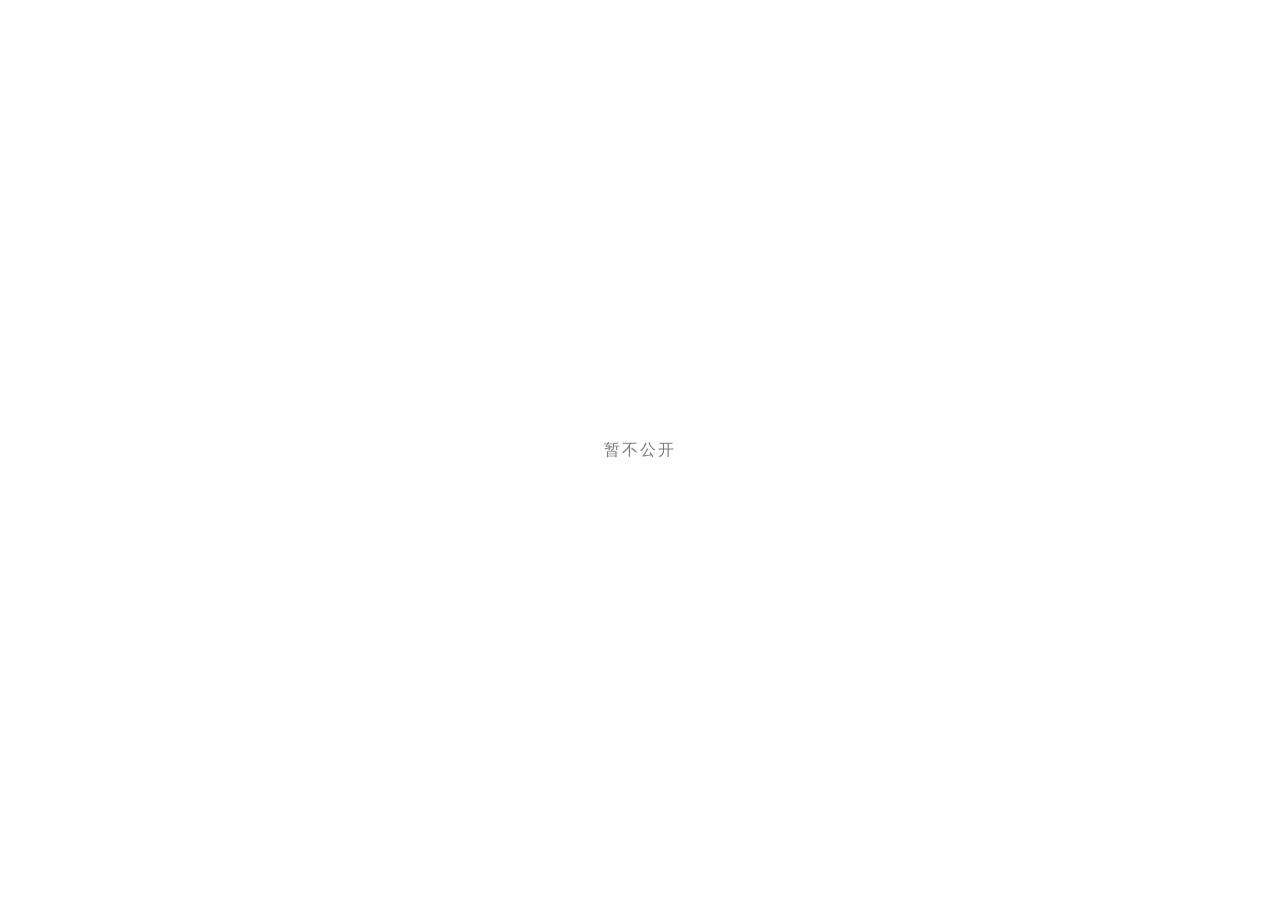
==== commit 7e07b3f8: "下线" ====
--- a/index.html
+++ b/index.html
@@ -1,448 +1 @@
-<!doctype html>
-<html lang="zh-CN">
-<head>
-<meta charset="utf-8">
-<meta name="viewport" content="width=device-width,initial-scale=1">
-<script>
-(function () {
-  var d = document.documentElement;
-  d.classList.add("booting");
-  addEventListener("error", function () { d.classList.remove("booting"); });
-  setTimeout(function () { d.classList.remove("booting"); }, 6000);
-})();
-</script>
-<title>澄江子的作品集</title>
-<meta name="description" content="自己做游戏，做了四个项目。">
-<link rel="canonical" href="https://chengjiang-zi.github.io/">
-<link rel="icon" href="favicon.svg" type="image/svg+xml">
-<link rel="apple-touch-icon" href="apple-touch-icon.png">
-<meta name="theme-color" content="#0e0d0c">
-<meta property="og:type" content="website">
-<meta property="og:site_name" content="澄江子">
-<meta property="og:locale" content="zh_CN">
-<meta property="og:url" content="https://chengjiang-zi.github.io/">
-<meta property="og:title" content="澄江子的作品集">
-<meta property="og:description" content="自己做游戏，做了四个项目。">
-<meta property="og:image" content="https://chengjiang-zi.github.io/assets/og.png">
-<meta property="og:image:width" content="1200">
-<meta property="og:image:height" content="630">
-<meta name="twitter:card" content="summary_large_image">
-<link rel="stylesheet" href="style.css">
-<link rel="preload" href="assets/font/notoserifsc-400.woff2" as="font" type="font/woff2" crossorigin>
-<link rel="preload" href="assets/font/notoserifsc-600.woff2" as="font" type="font/woff2" crossorigin>
-<link rel="preload" href="works.js" as="script">
-<script src="ink.js" defer></script>
-<noscript><style>.topbar nav,.cover,#works,#skills,#cases,.pad,.progress,.scribble,footer{display:none}</style></noscript>
-<script>
-(function () {
-  var d = document.documentElement;
-  if (typeof IntersectionObserver !== "function") return;
-  try { if (matchMedia("(prefers-reduced-motion: reduce)").matches) return; } catch (e) {}
-  d.classList.add("motion-ready");
-  setTimeout(function () {
-    var hero = document.querySelector("[data-reveal-text]");
-    if (!document.querySelector(".is-revealed") || (hero && !hero.classList.contains("is-revealed"))) {
-      d.classList.remove("motion-ready");
-    }
-  }, 3000);
-})();
-</script>
-</head>
-<body>
-
-<a class="skip" href="#main">跳到内容</a>
-
-<header class="topbar" id="top">
-  <div class="progress" id="progress" aria-hidden="true"></div>
-  <div class="inner">
-    <a class="mark" href="#top" id="mark">澄江子</a>
-    <nav aria-label="页面导航">
-      <a href="#works">作品</a>
-      <a href="#skills">技能</a>
-    </nav>
-  </div>
-</header>
-
-  <svg class="scribble" id="scribble" aria-hidden="true" viewBox="0 0 12 1000" preserveAspectRatio="none">
-    <path id="scribble-path" d="M6 0 C 2.5 130, 9.5 250, 6 370 S 2.5 620, 6 740 S 9.5 900, 6 1000"/>
-    <circle id="scribble-bead" r="3"></circle>
-  </svg>
-
-<main id="main" tabindex="-1">
-
-  <section class="cover">
-    <div class="inner">
-      <p class="kicker" id="kicker" data-reveal="up"></p>
-      <h1 class="display" id="display" data-reveal-text style="--rv-delay:.08s"><span id="display-t"></span></h1>
-      <p class="lede" id="lede" data-reveal="up" style="--rv-delay:.26s"></p>
-      <div class="acts" id="acts" data-reveal="up" style="--rv-delay:.36s"></div>
-      <div class="facts ln" id="facts" data-reveal-children="up" data-delay="540"></div>
-    </div>
-  </section>
-
-  <section class="sec" id="works">
-    <div class="inner">
-      <div class="sec-head" data-reveal-children="up"><span class="num">01</span><h2>作品</h2></div>
-      <ul class="toc ln ink" id="toc" data-reveal-children="up" data-delay="180"></ul>
-    </div>
-  </section>
-
-  <div id="cases"></div>
-
-  <section class="sec" id="skills">
-    <div class="inner">
-      <div class="sec-head" data-reveal-children="up"><span class="num">02</span><h2>技能</h2></div>
-      <div class="notes ln" id="skills-box" data-reveal-children="up" data-delay="120"></div>
-    </div>
-  </section>
-
-  <section class="sec pad" id="pad">
-    <div class="inner">
-      <div class="sec-head" data-reveal-children="up"><span class="num">03</span><h2>试笔</h2></div>
-      <div class="inkpad" id="inkpad"></div>
-    </div>
-  </section>
-
-</main>
-
-<footer>
-  <div class="inner">
-    <div class="foot" data-reveal="up">
-      <span class="fsig"><span class="fmark" aria-hidden="true">澄</span><span class="fname" id="fname"></span></span>
-      <span id="flinks"></span>
-    </div>
-  </div>
-</footer>
-
-<noscript>
-  <div class="inner"><p class="lede">这部分内容要浏览器开着脚本才会显示，开一下再刷新。</p></div>
-</noscript>
-
-<script src="works.js"></script>
-<script>
-(function () {
-  if (typeof PROFILE === "undefined" || typeof WORKS === "undefined") {
-    var m = document.getElementById("main");
-    if (m) m.innerHTML = '<div class="inner"><p class="lede">内容没加载出来，刷新一下试试。' +
-      '一直这样就直接看 <a href="https://github.com/chengjiang-zi">GitHub</a>。</p></div>';
-    document.documentElement.classList.remove("booting");
-    return;
-  }
-  function esc(s) {
-    return String(s == null ? "" : s).replace(/[&<>"]/g, function (c) {
-      return { "&": "&amp;", "<": "&lt;", ">": "&gt;", '"': "&quot;" }[c];
-    });
-  }
-  function pad(n) { return (n < 10 ? "0" : "") + n; }
-  function ext(u) { return String(u || "").indexOf("http") === 0; }
-  function dly(t) { return ' style="--rv-delay:' + t + '"'; }
-
-  var calm = false, touch = false;
-
-  function facts() {
-    var h = "";
-    for (var i = 0; i < STATS.length; i++) {
-      h += "<div><span class=\"nmask\"><span class=\"n\" data-n=\"" + esc(STATS[i].v) + "\">" + esc(STATS[i].v) + "</span></span>" +
-           "<span class=\"l\">" + esc(STATS[i].l) + "</span></div>";
-    }
-    return h;
-  }
-
-  function toc() {
-    var h = "";
-    for (var i = 0; i < WORKS.length; i++) {
-      var w = WORKS[i];
-      h += '<li><a href="#' + esc(w.id) + '">' +
-           '<span class="no">' + pad(i + 1) + "</span>" +
-           '<span class="title">' + esc(w.title) + "</span>" +
-           '<span class="lead" aria-hidden="true"></span>' +
-           '<span class="kind">' + esc(w.type || "") + "</span>" +
-           '<span class="year">' + esc(w.year || "") + "</span>" +
-           "</a></li>";
-    }
-    return h;
-  }
-
-  function shots(w) {
-    var list = w.shots || [];
-    if (!list.length) return "";
-
-    var land = 0, port = 0, j, lo = 0, hi = 0, ar = 0;
-    for (j = 0; j < list.length; j++) {
-      var q = list[j];
-      if (!q.w || !q.h) continue;
-      if (q.w > q.h) land++; else port++;
-      var a = q.w / q.h;
-      if (!ar || a < ar) ar = a;
-      if (!hi || a > hi) hi = a;
-    }
-    var n = list.length, cols = 1;
-    if (land === n) cols = n === 1 ? 1 : 2;
-    else if (port === n) cols = n >= 3 ? 3 : n;
-
-    if (!ar) ar = 1.7778;
-    var uniform = !hi || (hi / ar) < 1.1;
-
-    var h = '<div class="shots c' + cols + '"' +
-            (uniform ? ' style="--ar:' + ar.toFixed(4) + '"' : "") +
-            ' data-reveal-children="fade" data-delay="150">';
-    for (var i = 0; i < n; i++) {
-      var s = list[i];
-      var fl = uniform ? "" : ' style="--ar:' + (s.w && s.h ? (s.w / s.h).toFixed(4) : "1.7778") + '"';
-      h += "<figure" + fl + '>' +
-           '<span class="frame"><img src="' + esc(s.src) + '" alt="' + esc(w.title) +
-           (s.caption ? " · " + esc(s.caption) : "") + '"' +
-           (s.w && s.h ? ' width="' + s.w + '" height="' + s.h + '"' : "") +
-           ' loading="lazy" decoding="async"></span>';
-      if (s.caption) h += "<figcaption>" + esc(s.caption) + "</figcaption>";
-      h += "</figure>";
-    }
-    return h + "</div>";
-  }
-
-  function caseHtml(w, i) {
-    var has = (w.shots || []).length;
-    var alt = (has && i % 2 === 1) ? " alt" : "";
-    var bare = has ? "" : " bare";
-    var h = '<section class="showcase' + alt + bare + '" id="' + esc(w.id) + '"><div class="inner">';
-
-    h += '<div class="work-head lnb" data-reveal="up"><div class="work-title">';
-    h += '<span class="wnum">' + pad(i + 1) + "</span>";
-    h += "<h3>" + esc(w.title) + "</h3>";
-    h += '<span class="sub">' + esc(w.type || "") + "</span>";
-    h += "</div>";
-
-    h += '<div class="work-role">';
-    if (w.badge) h += '<span class="wbadge">' + esc(w.badge) + "</span> ";
-    if (w.role) h += "<b>" + esc(w.role) + "</b>" + esc(w.roleNote || "");
-    h += "</div></div>";
-
-    if (w.desc) h += '<p class="work-lede" data-reveal="up"' + dly(".12s") + ">" + esc(w.desc) + "</p>";
-    h += shots(w);
-
-    var tg = w.tags || [], lk = w.links || [];
-    if (tg.length || lk.length || w.note) {
-      h += '<div class="wfoot" data-reveal="up"' + dly(".18s") + "><div>";
-      if (tg.length) {
-        h += '<div class="wtags">';
-        for (var k = 0; k < tg.length; k++) h += "<span>" + esc(tg[k]) + "</span>";
-        h += "</div>";
-      }
-      if (w.note) h += '<p class="wnote">' + esc(w.note) + "</p>";
-      h += "</div>";
-      if (lk.length) {
-        h += '<a class="wlink" href="' + esc(lk[0].url) + '"' +
-             (ext(lk[0].url) ? ' target="_blank" rel="noopener"' : "") + ">" +
-             esc(lk[0].label) + "</a>";
-      }
-      h += "</div>";
-    }
-
-    return h + "</div></section>";
-  }
-
-  function cases() {
-    var h = "", open = false;
-    for (var i = 0; i < WORKS.length; i++) {
-      var bare = !(WORKS[i].shots || []).length;
-      if (bare && !open) { h += '<div class="pair"><div class="pair-in">'; open = true; }
-      else if (!bare && open) { h += "</div></div>"; open = false; }
-      h += caseHtml(WORKS[i], i);
-    }
-    return open ? h + "</div></div>" : h;
-  }
-
-  function notes(list) {
-    var h = "";
-    for (var i = 0; i < list.length; i++) {
-      h += "<article><h3>" + esc(list[i].t) + "</h3><ul>";
-      for (var j = 0; j < list[i].items.length; j++) {
-        h += "<li>" + esc(list[i].items[j]) + "</li>";
-      }
-      h += "</ul></article>";
-    }
-    return h;
-  }
-
-  function render() {
-    var p = PROFILE;
-    try {
-      calm = matchMedia("(prefers-reduced-motion: reduce)").matches;
-      touch = matchMedia("(hover: none)").matches;
-    } catch (e) {}
-    document.getElementById("mark").textContent = p.name;
-    document.getElementById("fname").textContent = p.name;
-    document.getElementById("kicker").textContent = p.kicker || "";
-    var dt = document.getElementById("display-t");
-    dt.textContent = "";
-    var dstr = p.display || "";
-    for (var ci = 0; ci < dstr.length; ci++) {
-      var sp = document.createElement("span");
-      sp.className = "cw";
-      sp.textContent = dstr.charAt(ci);
-      sp.style.setProperty("--rv-delay", (ci * 0.045).toFixed(3) + "s");
-      dt.appendChild(sp);
-    }
-    document.getElementById("lede").textContent = p.lede || "";
-
-    var ls = (p.links || []).slice();
-    if (p.contact) ls.push({ label: p.contact, url: "mailto:" + p.contact });
-
-    var ah = "";
-    for (var i = 0; i < ls.length; i++) {
-      ah += '<a href="' + esc(ls[i].url) + '"' +
-            (ext(ls[i].url) ? ' target="_blank" rel="noopener"' : "") + ">" + esc(ls[i].label) + "</a>";
-    }
-    document.getElementById("acts").innerHTML = ah;
-    document.getElementById("flinks").innerHTML = ah;
-
-    document.getElementById("facts").innerHTML = facts();
-    document.getElementById("toc").innerHTML = toc();
-    document.getElementById("cases").innerHTML = cases();
-    document.getElementById("skills-box").innerHTML = notes(SKILLS);
-
-    reveal();
-    scrollFx();
-    magnet();
-  }
-
-  function countUp(el) {
-    var t = parseInt(el.getAttribute("data-n"), 10);
-    if (isNaN(t)) return;
-    if (calm) { el.textContent = el.getAttribute("data-n"); return; }
-    var dur = 1150, t0 = null;
-    function step(ts) {
-      if (t0 === null) t0 = ts;
-      var k = Math.min(1, (ts - t0) / dur);
-      var e = 1 - Math.pow(1 - k, 3);
-      el.textContent = Math.round(t * e);
-      if (k < 1) requestAnimationFrame(step);
-      else el.textContent = el.getAttribute("data-n");
-    }
-    el.textContent = "0";
-    requestAnimationFrame(step);
-  }
-
-  function magnet() {
-    if (touch || calm) return;
-    var els = [document.querySelector(".mark"), document.querySelector(".fmark")];
-    for (var mi = 0; mi < els.length; mi++) {
-      var el = els[mi];
-      if (!el) continue;
-      (function (el) {
-        var radius = 130, strength = 0.3;
-        document.addEventListener("pointermove", function (e) {
-          var r = el.getBoundingClientRect();
-          var cx = r.left + r.width / 2, cy = r.top + r.height / 2;
-          var dx = e.clientX - cx, dy = e.clientY - cy;
-          var dist = Math.sqrt(dx * dx + dy * dy);
-          el.style.transform = dist < radius
-            ? "translate(" + (dx * strength).toFixed(1) + "px," + (dy * strength).toFixed(1) + "px)"
-            : "";
-        }, { passive: true });
-      })(el);
-    }
-  }
-
-  function reveal() {
-    var list = document.querySelectorAll("[data-reveal],[data-reveal-text],[data-reveal-children],.ln,.lnb,.showcase.alt");
-    var nodes = [], i;
-    for (i = 0; i < list.length; i++) nodes.push(list[i]);
-
-    var on = document.documentElement.classList.contains("motion-ready") &&
-             (typeof IntersectionObserver === "function");
-
-    if (!on) {
-      for (i = 0; i < nodes.length; i++) nodes[i].classList.add("is-revealed");
-      return;
-    }
-
-    function hit(el) {
-      var kids = el.hasAttribute("data-reveal-children") ? el.children : null;
-      if (kids && kids.length) {
-        var base = parseInt(el.getAttribute("data-delay") || "60", 10);
-        for (var k = 0; k < kids.length; k++) {
-          kids[k].style.setProperty("--rv-delay", (base + k * 85) + "ms");
-          kids[k].classList.add("is-revealed");
-        }
-      }
-      if (el.id === "facts") {
-        var fns = el.querySelectorAll(".n");
-        for (var fi = 0; fi < fns.length; fi++) countUp(fns[fi]);
-      }
-      el.classList.add("is-revealed");
-    }
-
-    var io = null;
-    try {
-      io = new IntersectionObserver(function (entries) {
-        for (var n = 0; n < entries.length; n++) {
-          if (!entries[n].isIntersecting) continue;
-          hit(entries[n].target);
-          io.unobserve(entries[n].target);
-        }
-      }, { rootMargin: "0px 0px -6% 0px", threshold: .06 });
-    } catch (e) {
-      document.documentElement.classList.remove("motion-ready");
-      for (i = 0; i < nodes.length; i++) nodes[i].classList.add("is-revealed");
-      return;
-    }
-
-    for (i = 0; i < nodes.length; i++) io.observe(nodes[i]);
-  }
-
-  function scrollFx() {
-    var bar = document.getElementById("progress");
-    var bar_el = document.querySelector(".topbar");
-    var scrib = document.getElementById("scribble-path");
-    var bead = document.getElementById("scribble-bead");
-    var scLen = 0;
-    if (scrib) {
-      try { scLen = scrib.getTotalLength(); scrib.style.strokeDasharray = scLen; } catch (e) {}
-    }
-    var waiting = false;
-
-    function update() {
-      waiting = false;
-      var max = document.documentElement.scrollHeight - window.innerHeight;
-      var y = window.pageYOffset || document.documentElement.scrollTop || 0;
-      var p = max > 0 ? Math.min(1, Math.max(0, y / max)) : 0;
-      if (bar) {
-        bar.style.transform = "scaleX(" + p + ")";
-        bar.classList.toggle("on", p > .012);
-      }
-      if (bar_el) bar_el.classList.toggle("scrolled", y > 8);
-      if (scrib && scLen) {
-        if (calm) {
-          scrib.style.strokeDashoffset = "0";
-          if (bead) bead.style.display = "none";
-        } else {
-          scrib.style.strokeDashoffset = (scLen * (1 - p)).toFixed(1);
-          if (bead) {
-            try {
-              var pt = scrib.getPointAtLength(scLen * p);
-              bead.setAttribute("cx", pt.x);
-              bead.setAttribute("cy", pt.y);
-              bead.style.display = "";
-            } catch (e) {}
-          }
-        }
-      }
-    }
-    function onScroll() {
-      if (waiting) return;
-      waiting = true;
-      requestAnimationFrame(update);
-    }
-    update();
-    window.addEventListener("scroll", onScroll, { passive: true });
-    window.addEventListener("resize", onScroll, { passive: true });
-  }
-
-  render();
-  document.documentElement.classList.remove("booting");
-})();
-</script>
-
-</body>
-</html>
+<!doctype html><html lang="zh-CN"><head><meta charset="utf-8"><meta name="viewport" content="width=device-width,initial-scale=1"><title>暂不公开</title></head><body style="margin:0;min-height:100vh;display:flex;align-items:center;justify-content:center;background:#fff;color:#17140f;font-family:-apple-system,PingFang SC,Microsoft YaHei,sans-serif"><p style="opacity:.55;letter-spacing:.12em">暂不公开</p></body></html>
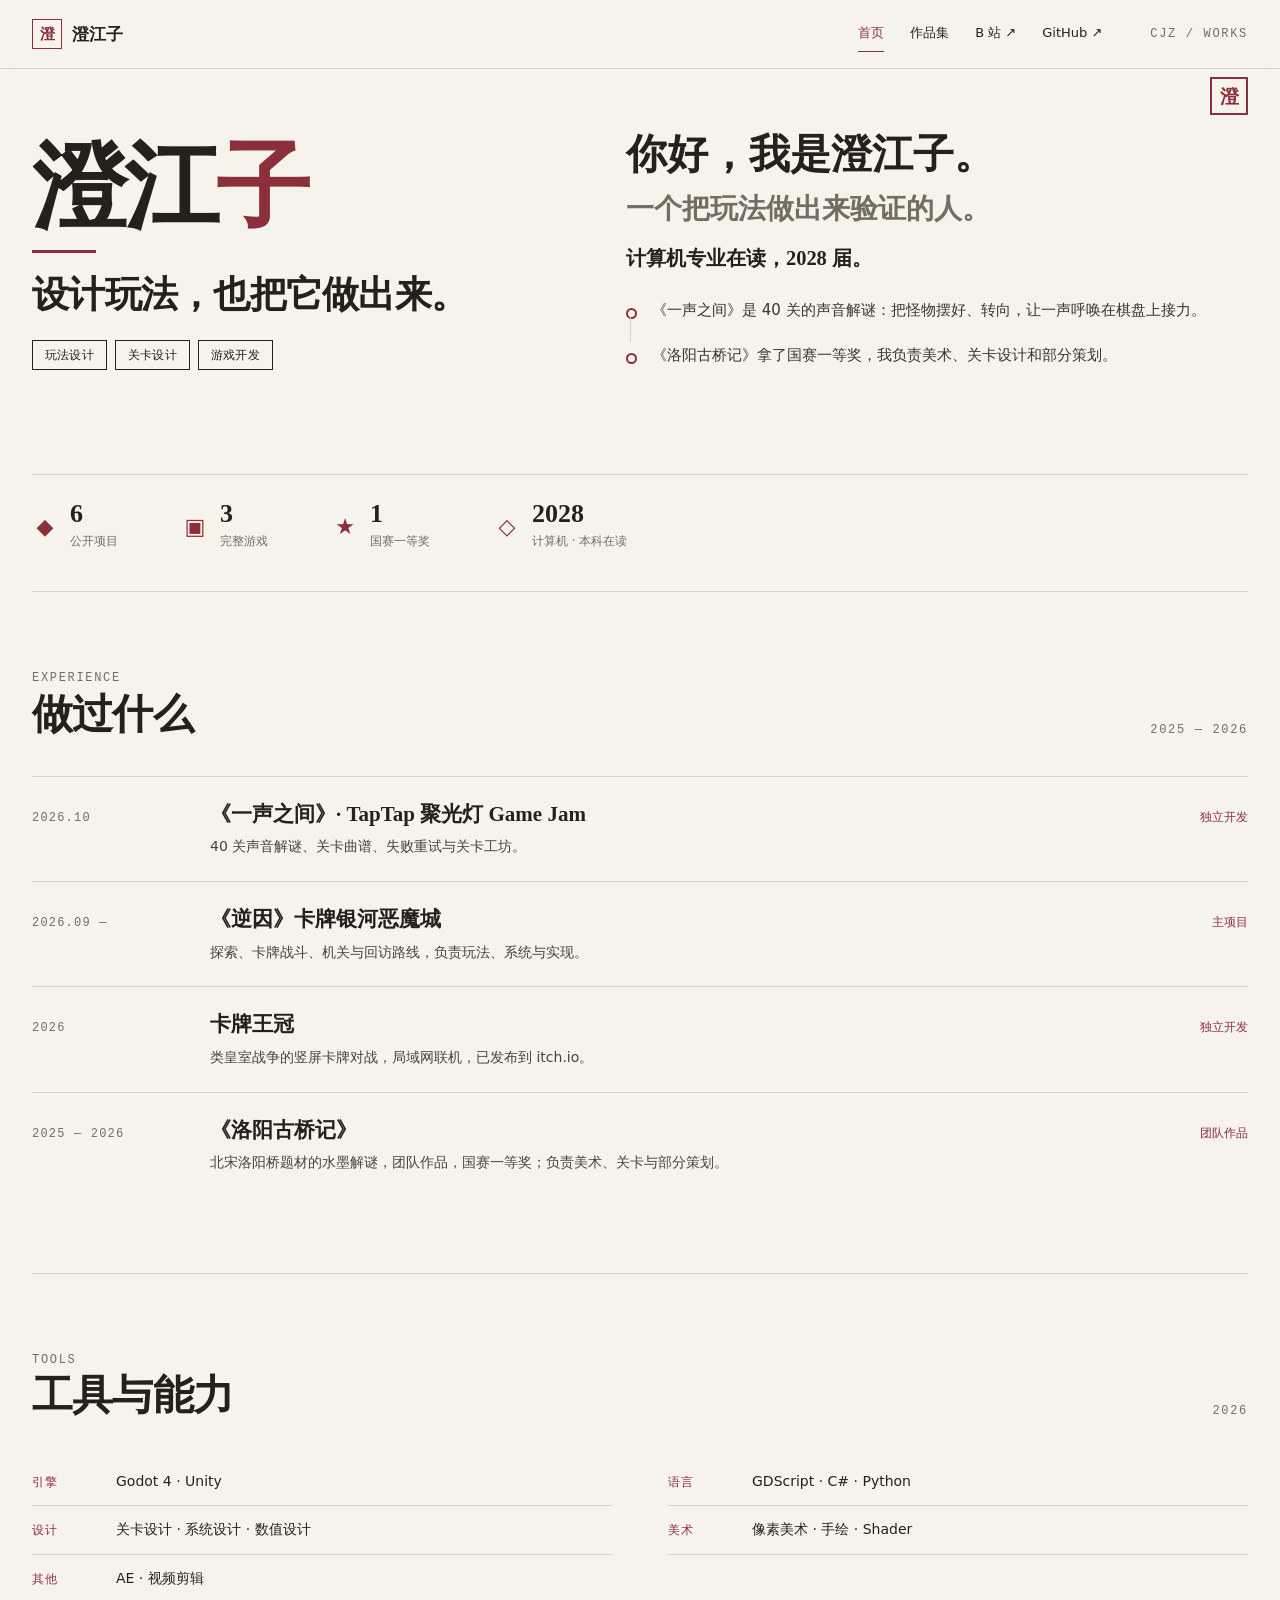
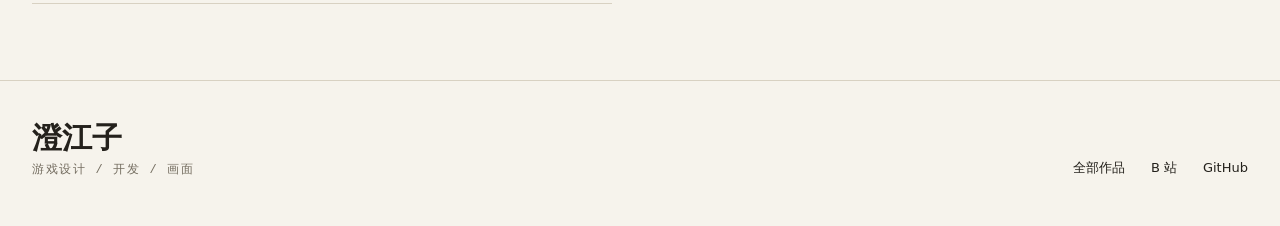
==== commit 613d7ff8: "更新站点" ====
--- a/index.html
+++ b/index.html
@@ -1 +1,83 @@
-<!doctype html><html lang="zh-CN"><head><meta charset="utf-8"><meta name="viewport" content="width=device-width,initial-scale=1"><title>暂不公开</title></head><body style="margin:0;min-height:100vh;display:flex;align-items:center;justify-content:center;background:#fff;color:#17140f;font-family:-apple-system,PingFang SC,Microsoft YaHei,sans-serif"><p style="opacity:.55;letter-spacing:.12em">暂不公开</p></body></html>+<!doctype html>
+<html lang="zh-CN">
+<head>
+<meta charset="utf-8">
+<meta name="viewport" content="width=device-width, initial-scale=1">
+<title>澄江子 · 作品集</title>
+<meta name="theme-color" content="#f6f3ec">
+<meta name="description" content="澄江子的作品：游戏设计、开发与画面。">
+<link rel="icon" href="favicon.svg" type="image/svg+xml">
+<link rel="stylesheet" href="v7.css">
+</head>
+<body data-page="home">
+<header class="site-header">
+  <div class="shell header-inner">
+    <a class="brand" href="index.html"><span class="brand-seal">澄</span><span>澄江子</span></a>
+    <button class="menu-btn" type="button" aria-expanded="false" aria-controls="nav">菜单 ＋</button>
+    <nav class="nav" id="nav" aria-label="主导航">
+      <a href="index.html" aria-current="page">首页</a>
+      <a href="portfolio.html">作品集</a>
+      <a href="https://space.bilibili.com/3546837751433581" target="_blank" rel="noopener noreferrer">B 站 ↗</a>
+      <a href="https://github.com/chengjiang-zi" target="_blank" rel="noopener noreferrer">GitHub ↗</a>
+    </nav>
+    <span class="header-code mono">CJZ / WORKS</span>
+  </div>
+</header>
+
+<main>
+  <section class="hero shell">
+    <span class="seal-mark hero-seal" aria-hidden="true">澄</span>
+    <div class="hero-left">
+      <h1 class="hero-name" id="hero-name">澄江子</h1>
+      <h2 class="hero-title" id="hero-title"></h2>
+      <div class="tags" id="tags"></div>
+    </div>
+    <div class="hero-right">
+      <p class="hero-welcome" id="hero-welcome"></p>
+      <p class="hero-love" id="hero-love"></p>
+      <p class="hero-lead" id="hero-lead"></p>
+      <ul class="intro-list" id="intro-list"></ul>
+    </div>
+    <div class="stats" id="stats" style="grid-column:1/-1"></div>
+  </section>
+
+  <section class="section shell" id="experience">
+    <div class="section-head">
+      <div>
+        <p class="mono">EXPERIENCE</p>
+        <h2>做过什么</h2>
+      </div>
+      <p class="mono">2025 — 2026</p>
+    </div>
+    <div class="exp-list" id="exp-list"></div>
+  </section>
+  <section class="section shell" id="skills">
+    <div class="section-head">
+      <div>
+        <p class="mono">TOOLS</p>
+        <h2>工具与能力</h2>
+      </div>
+      <p class="mono">2026</p>
+    </div>
+    <ul class="skill-list" id="skill-list"></ul>
+  </section>
+</main>
+
+<footer class="site-footer">
+  <div class="shell footer-inner">
+    <div>
+      <div class="footer-name">澄江子</div>
+      <p class="mono" style="margin:6px 0 0">游戏设计 / 开发 / 画面</p>
+    </div>
+    <div class="footer-links">
+      <a href="portfolio.html">全部作品</a>
+      <a href="https://space.bilibili.com/3546837751433581" target="_blank" rel="noopener noreferrer">B 站</a>
+      <a href="https://github.com/chengjiang-zi" target="_blank" rel="noopener noreferrer">GitHub</a>
+    </div>
+  </div>
+</footer>
+
+<script src="data-v7.js"></script>
+<script src="v7.js"></script>
+</body>
+</html>
--- a/v7.css
+++ b/v7.css
@@ -0,0 +1,281 @@
+/* 结构骨架对齐参考站：大字号左右分栏 hero、四格数据、经历列表、可玩区、分部式作品集、编号徽章项目页 */
+:root {
+  --paper: #f6f3ec;
+  --paper-2: #efe9dc;
+  --ink: #24211c;
+  --soft: #746d60;
+  --line: #d8d1c2;
+  --red: #8b2f3a;
+  --serif: "Noto Serif SC", "Songti SC", serif;
+  --sans: "Noto Sans SC", "PingFang SC", system-ui, sans-serif;
+  --mono: ui-monospace, "Cascadia Mono", Consolas, monospace;
+  --shell: min(1240px, calc(100% - 64px));
+}
+* { box-sizing: border-box; }
+html { scroll-behavior: smooth; }
+body {
+  margin: 0;
+  background: var(--paper);
+  color: var(--ink);
+  font-family: var(--sans);
+  font-size: 16px;
+  line-height: 1.7;
+  -webkit-font-smoothing: antialiased;
+}
+img { max-width: 100%; display: block; }
+a { color: inherit; }
+button { font: inherit; color: inherit; }
+.shell { width: var(--shell); margin-inline: auto; }
+.mono { font-family: var(--mono); font-size: 12px; letter-spacing: .14em; text-transform: uppercase; color: var(--soft); }
+
+/* ---------- header ---------- */
+.site-header { position: sticky; top: 0; z-index: 40; background: color-mix(in srgb, var(--paper) 92%, transparent); backdrop-filter: blur(8px); border-bottom: 1px solid var(--line); }
+.header-inner { display: flex; align-items: center; gap: 28px; min-height: 68px; }
+.brand { display: flex; align-items: center; gap: 10px; text-decoration: none; font: 600 17px/1 var(--serif); }
+.brand-seal { display: grid; place-items: center; width: 30px; height: 30px; border: 1px solid var(--red); color: var(--red); font-size: 15px; }
+.nav { display: flex; gap: 26px; margin-left: auto; font-size: 13px; }
+.nav a { text-decoration: none; padding-block: 6px; border-bottom: 1px solid transparent; }
+.nav a:hover, .nav a[aria-current="page"] { border-color: var(--red); color: var(--red); }
+.header-code { margin-left: 20px; }
+.menu-btn { display: none; margin-left: auto; border: 1px solid var(--line); background: transparent; padding: 8px 12px; font-size: 12px; }
+
+/* ---------- hero ---------- */
+.hero { display: grid; grid-template-columns: minmax(0,.92fr) minmax(0,1.08fr); gap: 64px; padding-block: 64px 40px; align-items: end; }
+.hero-left { display: flex; flex-direction: column; justify-content: flex-end; gap: 18px; }
+.hero-name { margin: 0; font: 700 clamp(56px,7.4vw,104px)/0.92 var(--serif); letter-spacing: -.03em; }
+.hero-name em { font-style: normal; color: var(--red); }
+.hero-title { margin: 0; font: 600 clamp(26px,2.9vw,42px)/1.28 var(--serif); letter-spacing: -.02em; }
+.tags { display: flex; flex-wrap: wrap; gap: 8px; margin-top: 4px; }
+.tag { padding: 8px 12px; border: 1px solid var(--ink); font: 500 12px/1 var(--sans); letter-spacing: .02em; }
+.hero-right { display: flex; flex-direction: column; gap: 16px; }
+.hero-welcome { font: 700 clamp(26px,3.2vw,44px)/1.05 var(--serif); margin: 0; }
+.hero-love { font: 700 clamp(20px,2.2vw,30px)/1.2 var(--serif); margin: 0; color: var(--soft); }
+.hero-lead { margin: 0; font: 600 clamp(17px,1.6vw,21px)/1.6 var(--serif); }
+.intro-list { list-style: none; margin: 6px 0 0; padding: 0; display: grid; gap: 18px; }
+.intro-list li { position: relative; padding-left: 26px; font-size: 15px; line-height: 1.85; color: #3b352c; }
+.intro-list li::before { content: ""; position: absolute; left: 0; top: 11px; width: 7px; height: 7px; background: var(--paper); border: 2px solid var(--red); border-radius: 50%; }
+.intro-list li::after { content: ""; position: absolute; left: 4.5px; top: 20px; bottom: -18px; width: 1px; background: var(--line); }
+.intro-list li:last-child::after { display: none; }
+
+/* stats */
+.stats { display: flex; flex-wrap: wrap; gap: 28px 64px; margin-top: 40px; padding-top: 26px; border-top: 1px solid var(--line); }
+.stat { display: flex; align-items: center; gap: 12px; }
+.stat b { display: block; font: 700 26px/1 var(--serif); }
+.stat span { display: block; font-size: 12px; color: var(--soft); margin-top: 4px; }
+.stat i { font-style: normal; font-size: 22px; color: var(--red); width: 26px; text-align: center; }
+
+/* ---------- section shared ---------- */
+.section { padding-block: 76px; border-top: 1px solid var(--line); }
+.section-head { display: flex; align-items: end; justify-content: space-between; gap: 24px; margin-bottom: 36px; }
+.section-head h2 { margin: 0; font: 600 clamp(28px,3.2vw,44px)/1.25 var(--serif); letter-spacing: -.02em; }
+.section-head .mono { margin: 0; }
+.section-intro { max-width: 44em; color: #3b352c; margin: -14px 0 34px; }
+
+/* ---------- experience ---------- */
+.exp-list { display: grid; gap: 0; }
+.exp-row { display: grid; grid-template-columns: 150px minmax(0,1fr) 190px; gap: 28px; padding: 22px 0; border-top: 1px solid var(--line); align-items: baseline; }
+.exp-row:last-child { border-bottom: 0; }
+.exp-row time { font-family: var(--mono); font-size: 12px; letter-spacing: .1em; color: var(--soft); }
+.exp-row h3 { margin: 0; font: 600 21px/1.45 var(--serif); }
+.exp-row p { margin: 6px 0 0; font-size: 14px; color: #4a4338; max-width: 44em; }
+.exp-row .role { text-align: right; font-size: 12px; color: var(--red); }
+
+/* ---------- skills game ---------- */
+.skills { display: grid; grid-template-columns: minmax(0,1fr) 280px; gap: 36px; align-items: start; }
+.game-wrap { position: relative; border: 1px solid var(--ink); background: #1f1c18; }
+#skill-canvas { display: block; width: 100%; height: auto; aspect-ratio: 16/8; background: #1f1c18; }
+.game-hud { position: absolute; inset: auto 0 0; display: flex; justify-content: space-between; padding: 12px 14px; color: #f6f3ec; font: 12px/1 var(--mono); letter-spacing: .12em; }
+.game-hint { margin: 10px 0 0; font-size: 12px; color: var(--soft); }
+.skill-list { list-style: none; margin: 0; padding: 0; display: grid; grid-template-columns: repeat(2, minmax(0, 1fr)); gap: 0 56px; }
+.skill-list li { display: flex; gap: 20px; align-items: baseline; padding: 12px 0; border-bottom: 1px solid var(--line); font-size: 14px; }
+.skill-label { flex: 0 0 64px; color: var(--red); font-size: 12px; letter-spacing: .08em; }
+.skill-items { color: var(--ink); }
+
+/* ---------- portfolio overview (skewed) ---------- */
+.p3 { --skew: -10deg; padding-block: 72px 88px; overflow: hidden; }
+.p3-title { margin: 0; font: 700 clamp(52px,7vw,108px)/0.88 var(--serif); letter-spacing: -.045em; }
+.typewriter { margin: 22px 0 0; font: 600 clamp(24px,3.4vw,48px)/1.2 var(--serif); min-height: 1.3em; }
+.typewriter em { font-style: normal; color: var(--red); }
+.p3-panel { margin-top: 30px; padding: 20px 0 0; background: transparent; border-top: 2px solid var(--ink); max-width: 46em; }
+.p3-panel > div { }
+.p3-panel p { margin: 0 0 10px; font-size: 15px; line-height: 1.9; }
+.p3-panel p:last-child { margin-bottom: 0; }
+.role-menu { display: grid; gap: 16px; margin-top: 44px; }
+.role-row { display: grid; grid-template-columns: 92px minmax(0,1fr) auto; gap: 28px; align-items: baseline; padding: 22px 0; background: transparent; border-top: 1px solid var(--line); text-decoration: none; transition: color .18s ease; }
+.role-row:last-child { border-bottom: 1px solid var(--line); }
+.role-row > * { }
+.role-row:nth-child(2) { margin-left: 0; }
+.role-row:nth-child(3) { margin-left: 0; }
+.role-row:nth-child(4) { margin-left: 0; }
+.role-row:hover { color: var(--red); }
+.role-row .num { font: 700 34px/1 var(--serif); color: var(--red); font-variant-numeric: tabular-nums; }
+.role-row h3 { margin: 0; font: 600 24px/1.3 var(--serif); }
+.role-row p { margin: 6px 0 0; font-size: 13px; line-height: 1.8; color: var(--soft); }
+.role-row:hover p, .role-row:hover .count { color: var(--soft); }
+.role-row .count { font-family: var(--mono); font-size: 12px; letter-spacing: .1em; white-space: nowrap; }
+
+/* ---------- part dividers ---------- */
+.part { padding-block: 68px; border-top: 2px solid var(--ink); }
+.part-alt { border-top-width: 1px; border-top-style: solid; }
+.part-head { display: grid; grid-template-columns: 90px minmax(0,1fr); gap: 28px; margin-bottom: 34px; }
+.part-head .num { display: grid; place-items: center; width: 58px; height: 58px; border: 2px solid var(--red); color: var(--red); font: 700 22px/1 var(--serif); font-variant-numeric: tabular-nums; }
+.part-head h2 { margin: 0; font: 600 clamp(28px,3.4vw,46px)/1.2 var(--serif); letter-spacing: -.02em; }
+.part-head p { margin: 8px 0 0; color: var(--soft); font-size: 14px; max-width: 46em; }
+
+/* showcase: one wide feature + stacked cards */
+.showcase { display: grid; grid-template-columns: minmax(0,1.55fr) minmax(0,1fr); grid-template-rows: repeat(2, minmax(0,1fr)); gap: 28px; align-items: stretch; }
+.showcase .card { display: grid; grid-template-columns: minmax(0,1fr); grid-template-rows: minmax(0,1fr) auto; min-width: 0; }
+.showcase .card-visual { aspect-ratio: auto; height: 100%; width: 100%; min-width: 0; }
+.showcase .card-visual img { width: 100%; height: 100%; }
+.showcase .card-feature { grid-row: 1 / span 2; }
+.showcase-stack { display: contents; }
+.showcase-stack { display: grid; gap: 28px; }
+.card { display: block; text-decoration: none; }
+.card-visual { display: block; position: relative; overflow: hidden; background: #ded7c8; }
+.card-visual img { width: 100%; height: 100%; object-fit: cover; transition: transform .6s cubic-bezier(.16,1,.3,1); }
+.card:hover .card-visual img { transform: scale(1.03); }
+.card-feature .card-visual { aspect-ratio: 16/10; }
+.card-small .card-visual { aspect-ratio: 16/10; }
+.card-body { padding: 16px 0 0; }
+.card-meta { display: flex; gap: 12px; font-family: var(--mono); font-size: 12px; letter-spacing: .1em; color: var(--soft); text-transform: uppercase; }
+.card-body h3 { margin: 8px 0 0; font: 600 24px/1.35 var(--serif); }
+.card:hover h3 { color: var(--red); }
+.card-body p { margin: 8px 0 0; font-size: 14px; color: #4a4338; max-width: 40em; }
+.card-role { font-size: 12px; color: var(--soft); margin-top: 10px; }
+.card-open { display: flex; align-items: center; justify-content: space-between; gap: 20px; margin-top: 14px; padding-top: 12px; border-top: 1px solid var(--line); font-size: 12px; }
+.card-open .mono { color: var(--ink); font-family: var(--sans); font-size: 12px; letter-spacing: 0; text-transform: none; }
+
+.grid { display: grid; grid-template-columns: repeat(2, minmax(0,1fr)); gap: 34px 28px; }
+.grid-3 { display: grid; grid-template-columns: repeat(3, minmax(0,1fr)); gap: 30px 24px; }
+
+/* ---------- project page ---------- */
+.project-hero { padding: 36px 0 40px; border-bottom: 4px solid var(--ink); }
+.back { display: inline-flex; align-items: center; gap: 8px; text-decoration: none; font: 11px/1 var(--mono); letter-spacing: .14em; color: var(--soft); }
+.back:hover { color: var(--red); }
+.badges { display: flex; gap: 10px; margin: 26px 0 0; }
+.badge { padding: 8px 10px; border: 2px solid var(--ink); font: 700 11px/1 var(--mono); letter-spacing: .12em; }
+.project-hero-grid { display: grid; grid-template-columns: minmax(0,1fr) minmax(0,1.05fr); gap: 56px; align-items: center; margin-top: 22px; }
+.project-hero h1 { margin: 0; font: 700 clamp(40px,5vw,72px)/1.08 var(--serif); letter-spacing: -.03em; }
+.project-hero .role-tags { margin-top: 22px; }
+.project-cover { border: 1px solid var(--ink); background: #ded7c8; }
+.project-cover img { width: 100%; aspect-ratio: 16/10; object-fit: cover; }
+.project-links { display: flex; gap: 18px; margin-top: 24px; flex-wrap: wrap; }
+.project-links a { display: inline-flex; gap: 10px; align-items: center; padding: 10px 16px; border: 1px solid var(--ink); text-decoration: none; font-size: 13px; }
+.project-links a:hover { background: var(--ink); color: var(--paper); }
+.meta-strip { display: grid; grid-template-columns: repeat(4, minmax(0,1fr)); gap: 20px; padding: 22px 0; margin-top: 26px; border-top: 1px solid var(--line); border-bottom: 1px solid var(--line); }
+.meta-strip dt { font-family: var(--mono); font-size: 12px; letter-spacing: .12em; color: var(--soft); margin-bottom: 6px; }
+.meta-strip dd { margin: 0; font-size: 14px; }
+
+.project-body { display: grid; grid-template-columns: 190px minmax(0,1fr); gap: 56px; padding-block: 60px; align-items: start; }
+.project-rail { position: sticky; top: 96px; display: grid; gap: 6px; }
+.project-rail a { padding: 9px 12px; border-left: 1px solid var(--line); text-decoration: none; font-size: 13px; color: var(--soft); }
+.project-rail a[aria-current] { color: var(--red); border-color: var(--red); }
+.project-article > section { padding-bottom: 46px; margin-bottom: 40px; border-bottom: 1px solid var(--line); scroll-margin-top: 96px; }
+.project-article h2 { margin: 0 0 18px; font: 600 clamp(24px,2.6vw,34px)/1.3 var(--serif); }
+.project-article p { margin: 0 0 16px; max-width: 46em; }
+.points { margin: 14px 0 0; padding-left: 20px; }
+.points li { margin-bottom: 8px; font-size: 15px; line-height: 1.85; }
+.case-item { display: grid; gap: 16px; padding: 24px 0; border-top: 1px solid var(--line); }
+.case-item .mono { color: var(--red); }
+.case-item h3 { margin: 6px 0 0; font: 600 24px/1.4 var(--serif); }
+.case-item figure { margin: 8px 0 0; }
+.case-item img { width: 100%; border: 1px solid var(--line); }
+.case-item figcaption { margin-top: 8px; font-size: 12px; color: var(--soft); }
+.gallery { display: grid; grid-template-columns: repeat(2, minmax(0,1fr)); gap: 20px; }
+.gallery figure { margin: 0; }
+.gallery figure:only-child { grid-column: 1 / -1; }
+.gallery img { width: 100%; border: 1px solid var(--line); }
+.gallery figcaption { margin-top: 8px; font-size: 12px; color: var(--soft); }
+.next-project { display: grid; grid-template-columns: minmax(0,1fr) 260px; gap: 40px; align-items: center; padding-block: 56px; border-top: 1px solid var(--ink); text-decoration: none; }
+.next-project .mono { color: var(--soft); }
+.next-project strong { display: block; font: 700 clamp(32px,4vw,56px)/1.1 var(--serif); margin-top: 10px; }
+.next-project:hover strong { color: var(--red); }
+.next-project img { width: 100%; border: 1px solid var(--ink); aspect-ratio: 16/10; object-fit: cover; }
+
+/* ---------- footer ---------- */
+.site-footer { border-top: 1px solid var(--line); padding-block: 40px 46px; }
+.footer-inner { display: flex; flex-wrap: wrap; gap: 24px; align-items: end; justify-content: space-between; }
+.footer-name { font: 700 30px/1.1 var(--serif); }
+.footer-links { display: flex; gap: 26px; font-size: 13px; }
+.footer-links a { text-decoration: none; border-bottom: 1px solid transparent; }
+.footer-links a:hover { border-color: var(--red); color: var(--red); }
+
+/* ---------- responsive ---------- */
+@media (max-width: 1080px) {
+  :root { --shell: min(1240px, calc(100% - 44px)); }
+  .hero { grid-template-columns: 1fr; gap: 36px; padding-block: 44px 30px; }
+  .hero-name { font-size: clamp(52px,10vw,84px); }
+  .stats { gap: 22px 40px; }
+  .skills { grid-template-columns: 1fr; }
+  .project-hero-grid { grid-template-columns: 1fr; gap: 30px; }
+  .project-body { grid-template-columns: 1fr; gap: 28px; }
+  .project-rail { position: static; display: flex; flex-wrap: wrap; gap: 8px; }
+  .project-rail a { border: 1px solid var(--line); }
+  .grid-3 { grid-template-columns: repeat(2, minmax(0,1fr)); }
+  .exp-row { grid-template-columns: 120px minmax(0,1fr); }
+  .exp-row .role { grid-column: 2; text-align: left; }
+}
+@media (max-width: 760px) {
+  :root { --shell: calc(100% - 32px); }
+  .nav { display: none; }
+  .nav.is-open { display: flex; position: absolute; inset: 68px 0 auto; flex-direction: column; gap: 0; background: var(--paper); border-bottom: 1px solid var(--line); padding: 8px 16px 14px; }
+  .nav.is-open a { padding: 12px 0; border-bottom: 1px solid var(--line); }
+  .header-code { display: none; }
+  .menu-btn { display: block; }
+  .p3-title { font-size: 46px; }
+  .role-row { grid-template-columns: 56px minmax(0,1fr); gap: 12px; padding: 16px; }
+  .role-row .num { font-size: 32px; }
+  .role-row:nth-child(2), .role-row:nth-child(3), .role-row:nth-child(4) { margin-left: 0; }
+  .role-row .count { grid-column: 2; }
+  .part-head { grid-template-columns: 56px minmax(0,1fr); gap: 14px; }
+  .part-head .num { font-size: 34px; }
+  .showcase { grid-template-columns: 1fr; }
+  .grid, .grid-3, .gallery { grid-template-columns: 1fr; }
+  .meta-strip { grid-template-columns: repeat(2, minmax(0,1fr)); }
+  .next-project { grid-template-columns: 1fr; }
+  .p3-panel { padding: 18px 20px; }
+  .section { padding-block: 52px; }
+}
+
+/* 手机端把斜切收小，避免右边缘被裁 */
+@media (max-width: 760px) { .p3 { --skew: -4deg; } .p3-title { font-size: 44px; } }
+
+/* 手机端：主卡不再跨行，恢复固定比例 */
+@media (max-width: 760px) {
+  .showcase { grid-template-rows: auto; }
+  .showcase .card-feature { grid-row: auto; }
+  .showcase .card-visual { aspect-ratio: 16 / 10; height: auto; }
+}
+
+/* 主卡占满一行，下面并排两张；不再做跨行等高 */
+.grid-2 { display: grid; grid-template-columns: repeat(2, minmax(0, 1fr)); gap: 34px 28px; }
+.grid-2 .card-feature { grid-column: 1 / -1; }
+.grid-2 .card-feature .card-visual { aspect-ratio: 16 / 9; }
+.grid-2 .card { display: block; }
+@media (max-width: 760px) {
+  .grid-2 { grid-template-columns: 1fr; }
+}
+
+/* 窄屏工具列表改单列 */
+@media (max-width: 760px) {
+  .skill-list { grid-template-columns: 1fr; }
+}
+
+/* 自己的视觉语言：印章 + 竖排小标 */
+.seal-mark { display: grid; place-items: center; width: 38px; height: 38px; border: 2px solid var(--red); color: var(--red); font: 600 19px/1 var(--serif); }
+.hero-seal { position: absolute; top: 8px; right: 0; }
+.hero { position: relative; }
+.vlabel { writing-mode: vertical-rl; letter-spacing: .5em; font: 11px/1 var(--mono); color: var(--soft); text-transform: none; }
+.p3-wrap { position: relative; }
+.p3-vlabel { position: absolute; right: 0; top: 6px; }
+@media (max-width: 760px) {
+  .hero-seal, .p3-vlabel { display: none; }
+}
+
+.hero-name::after { content: ""; display: block; width: 64px; height: 3px; margin-top: 18px; background: var(--red); }
+.p3-wrap::after { content: "澄"; position: absolute; left: 0; top: -56px; font: 700 260px/1 var(--serif); color: var(--red); opacity: .045; pointer-events: none; z-index: 0; }
+.p3-wrap > * { position: relative; z-index: 1; }
+@media (max-width: 760px) {
+  .part-head .num { width: 46px; height: 46px; font-size: 18px; }
+  .p3-wrap::after { font-size: 150px; top: -30px; }
+}
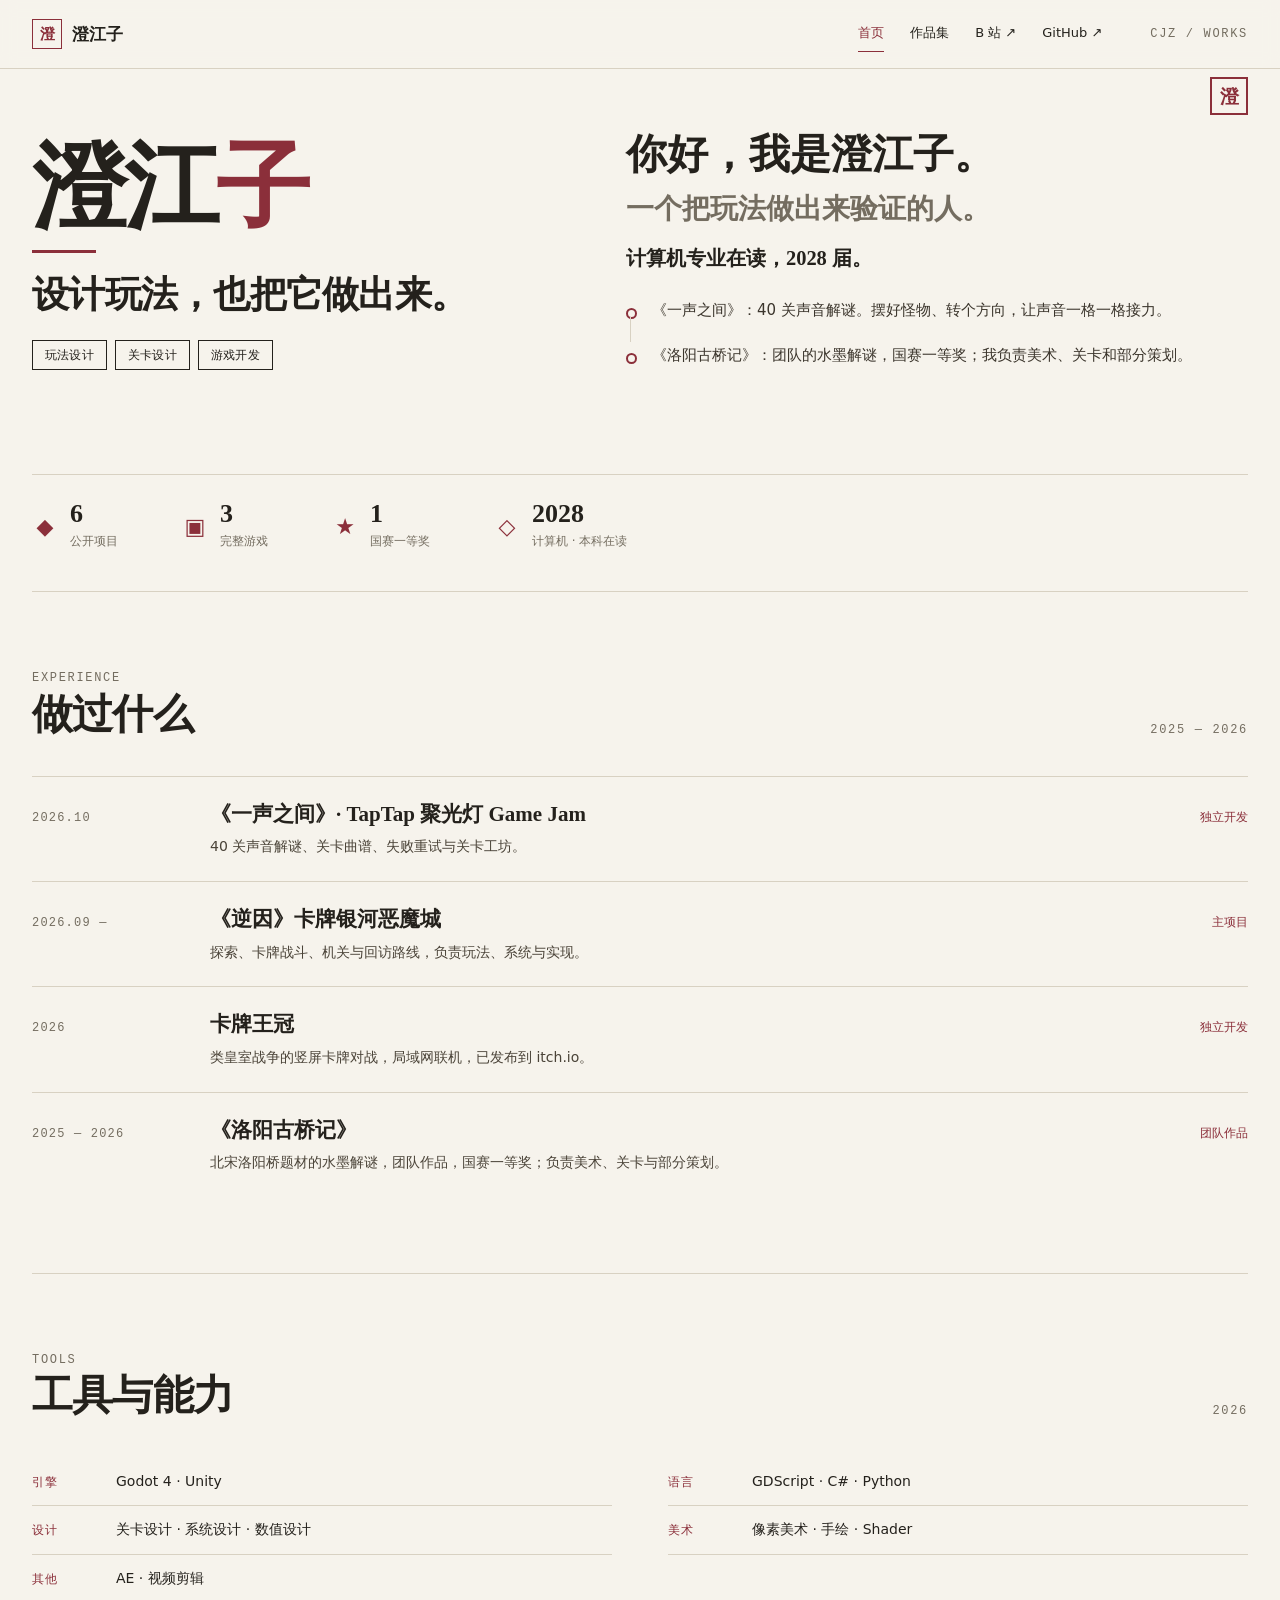
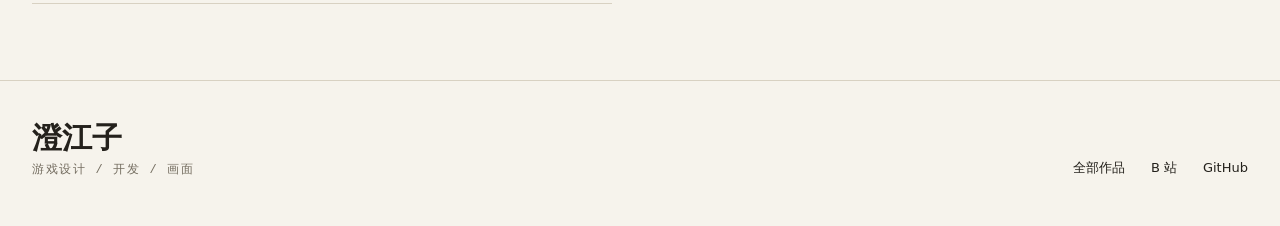
==== commit 9859c593: "更新站点" ====
--- a/index.html
+++ b/index.html
@@ -1,31 +1,24 @@
-<!doctype html>
-<html lang="zh-CN">
-<head>
-<meta charset="utf-8">
-<meta name="viewport" content="width=device-width, initial-scale=1">
+<!doctype html><html lang="zh-CN"><head>
+<meta charset="utf-8"><meta name="viewport" content="width=device-width, initial-scale=1">
 <title>澄江子 · 作品集</title>
 <meta name="theme-color" content="#f6f3ec">
 <meta name="description" content="澄江子的作品：游戏设计、开发与画面。">
-<link rel="icon" href="favicon.svg" type="image/svg+xml">
-<link rel="stylesheet" href="v7.css">
-</head>
-<body data-page="home">
-<header class="site-header">
-  <div class="shell header-inner">
-    <a class="brand" href="index.html"><span class="brand-seal">澄</span><span>澄江子</span></a>
-    <button class="menu-btn" type="button" aria-expanded="false" aria-controls="nav">菜单 ＋</button>
-    <nav class="nav" id="nav" aria-label="主导航">
-      <a href="index.html" aria-current="page">首页</a>
-      <a href="portfolio.html">作品集</a>
-      <a href="https://space.bilibili.com/3546837751433581" target="_blank" rel="noopener noreferrer">B 站 ↗</a>
-      <a href="https://github.com/chengjiang-zi" target="_blank" rel="noopener noreferrer">GitHub ↗</a>
-    </nav>
-    <span class="header-code mono">CJZ / WORKS</span>
-  </div>
-</header>
-
+<link rel="icon" href="[data-uri]"><link rel="apple-touch-icon" href="[data-uri]">
+<style>:root{--paper:#f6f3ec;--paper-2:#efe9dc;--ink:#24211c;--soft:#746d60;--line:#d8d1c2;--red:#8b2f3a;--serif:"Noto Serif SC","Songti SC",serif;--sans:"Noto Sans SC","PingFang SC",system-ui,sans-serif;--mono:ui-monospace,"Cascadia Mono",Consolas,monospace;--shell:min(1240px,calc(100% - 64px));}*{box-sizing:border-box;}html{scroll-behavior:smooth;}body{margin:0;background:var(--paper);color:var(--ink);font-family:var(--sans);font-size:16px;line-height:1.7;-webkit-font-smoothing:antialiased;}img{max-width:100%;display:block;}a{color:inherit;}button{font:inherit;color:inherit;}.shell{width:var(--shell);margin-inline:auto;}.mono{font-family:var(--mono);font-size:12px;letter-spacing:.14em;text-transform:uppercase;color:var(--soft);}.site-header{position:sticky;top:0;z-index:40;background:color-mix(in srgb,var(--paper) 92%,transparent);backdrop-filter:blur(8px);border-bottom:1px solid var(--line);}.header-inner{display:flex;align-items:center;gap:28px;min-height:68px;}.brand{display:flex;align-items:center;gap:10px;text-decoration:none;font:600 17px/1 var(--serif);}.brand-seal{display:grid;place-items:center;width:30px;height:30px;border:1px solid var(--red);color:var(--red);font-size:15px;}.nav{display:flex;gap:26px;margin-left:auto;font-size:13px;}.nav a{text-decoration:none;padding-block:6px;border-bottom:1px solid transparent;}.nav a:hover,.nav a[aria-current="page"]{border-color:var(--red);color:var(--red);}.header-code{margin-left:20px;}.menu-btn{display:none;margin-left:auto;border:1px solid var(--line);background:transparent;padding:8px 12px;font-size:12px;}.hero{display:grid;grid-template-columns:minmax(0,.92fr) minmax(0,1.08fr);gap:64px;padding-block:64px 40px;align-items:end;}.hero-left{display:flex;flex-direction:column;justify-content:flex-end;gap:18px;}.hero-name{margin:0;font:700 clamp(56px,7.4vw,104px)/0.92 var(--serif);letter-spacing:-.03em;}.hero-name em{font-style:normal;color:var(--red);}.hero-title{margin:0;font:600 clamp(26px,2.9vw,42px)/1.28 var(--serif);letter-spacing:-.02em;}.tags{display:flex;flex-wrap:wrap;gap:8px;margin-top:4px;}.tag{padding:8px 12px;border:1px solid var(--ink);font:500 12px/1 var(--sans);letter-spacing:.02em;}.hero-right{display:flex;flex-direction:column;gap:16px;}.hero-welcome{font:700 clamp(26px,3.2vw,44px)/1.05 var(--serif);margin:0;}.hero-love{font:700 clamp(20px,2.2vw,30px)/1.2 var(--serif);margin:0;color:var(--soft);}.hero-lead{margin:0;font:600 clamp(17px,1.6vw,21px)/1.6 var(--serif);}.intro-list{list-style:none;margin:6px 0 0;padding:0;display:grid;gap:18px;}.intro-list li{position:relative;padding-left:26px;font-size:15px;line-height:1.85;color:#3b352c;}.intro-list li::before{content:"";position:absolute;left:0;top:11px;width:7px;height:7px;background:var(--paper);border:2px solid var(--red);border-radius:50%;}.intro-list li::after{content:"";position:absolute;left:4.5px;top:20px;bottom:-18px;width:1px;background:var(--line);}.intro-list li:last-child::after{display:none;}.stats{display:flex;flex-wrap:wrap;gap:28px 64px;margin-top:40px;padding-top:26px;border-top:1px solid var(--line);}.stat{display:flex;align-items:center;gap:12px;}.stat b{display:block;font:700 26px/1 var(--serif);}.stat span{display:block;font-size:12px;color:var(--soft);margin-top:4px;}.stat i{font-style:normal;font-size:22px;color:var(--red);width:26px;text-align:center;}.section{padding-block:76px;border-top:1px solid var(--line);}.section-head{display:flex;align-items:end;justify-content:space-between;gap:24px;margin-bottom:36px;}.section-head h2{margin:0;font:600 clamp(28px,3.2vw,44px)/1.25 var(--serif);letter-spacing:-.02em;}.section-head .mono{margin:0;}.section-intro{max-width:44em;color:#3b352c;margin:-14px 0 34px;}.exp-list{display:grid;gap:0;}.exp-row{display:grid;grid-template-columns:150px minmax(0,1fr) 190px;gap:28px;padding:22px 0;border-top:1px solid var(--line);align-items:baseline;}.exp-row:last-child{border-bottom:0;}.exp-row time{font-family:var(--mono);font-size:12px;letter-spacing:.1em;color:var(--soft);}.exp-row h3{margin:0;font:600 21px/1.45 var(--serif);}.exp-row p{margin:6px 0 0;font-size:14px;color:#4a4338;max-width:44em;}.exp-row .role{text-align:right;font-size:12px;color:var(--red);}.skills{display:grid;grid-template-columns:minmax(0,1fr) 280px;gap:36px;align-items:start;}.game-wrap{position:relative;border:1px solid var(--ink);background:#1f1c18;}#skill-canvas{display:block;width:100%;height:auto;aspect-ratio:16/8;background:#1f1c18;}.game-hud{position:absolute;inset:auto 0 0;display:flex;justify-content:space-between;padding:12px 14px;color:#f6f3ec;font:12px/1 var(--mono);letter-spacing:.12em;}.game-hint{margin:10px 0 0;font-size:12px;color:var(--soft);}.skill-list{list-style:none;margin:0;padding:0;display:grid;grid-template-columns:repeat(2,minmax(0,1fr));gap:0 56px;}.skill-list li{display:flex;gap:20px;align-items:baseline;padding:12px 0;border-bottom:1px solid var(--line);font-size:14px;}.skill-label{flex:0 0 64px;color:var(--red);font-size:12px;letter-spacing:.08em;}.skill-items{color:var(--ink);}.p3{--skew:-10deg;padding-block:72px 88px;overflow:hidden;}.p3-title{margin:0;font:700 clamp(52px,7vw,108px)/0.88 var(--serif);letter-spacing:-.045em;}.typewriter{margin:22px 0 0;font:600 clamp(24px,3.4vw,48px)/1.2 var(--serif);min-height:1.3em;}.typewriter em{font-style:normal;color:var(--red);}.p3-panel{margin-top:30px;padding:20px 0 0;background:transparent;border-top:2px solid var(--ink);max-width:46em;}.p3-panel>div{}.p3-panel p{margin:0 0 10px;font-size:15px;line-height:1.9;}.p3-panel p:last-child{margin-bottom:0;}.role-menu{display:grid;gap:16px;margin-top:44px;}.role-row{display:grid;grid-template-columns:92px minmax(0,1fr) auto;gap:28px;align-items:baseline;padding:22px 0;background:transparent;border-top:1px solid var(--line);text-decoration:none;transition:color .18s ease;}.role-row:last-child{border-bottom:1px solid var(--line);}.role-row>*{}.role-row:nth-child(2){margin-left:0;}.role-row:nth-child(3){margin-left:0;}.role-row:nth-child(4){margin-left:0;}.role-row:hover{color:var(--red);}.role-row .num{font:700 34px/1 var(--serif);color:var(--red);font-variant-numeric:tabular-nums;}.role-row h3{margin:0;font:600 24px/1.3 var(--serif);}.role-row p{margin:6px 0 0;font-size:13px;line-height:1.8;color:var(--soft);}.role-row:hover p,.role-row:hover .count{color:var(--soft);}.role-row .count{font-family:var(--mono);font-size:12px;letter-spacing:.1em;white-space:nowrap;}.part{padding-block:68px;border-top:2px solid var(--ink);}.part-alt{border-top-width:1px;border-top-style:solid;}.part-head{display:grid;grid-template-columns:90px minmax(0,1fr);gap:28px;margin-bottom:34px;}.part-head .num{display:grid;place-items:center;width:58px;height:58px;border:2px solid var(--red);color:var(--red);font:700 22px/1 var(--serif);font-variant-numeric:tabular-nums;}.part-head h2{margin:0;font:600 clamp(28px,3.4vw,46px)/1.2 var(--serif);letter-spacing:-.02em;}.part-head p{margin:8px 0 0;color:var(--soft);font-size:14px;max-width:46em;}.showcase{display:grid;grid-template-columns:minmax(0,1.55fr) minmax(0,1fr);grid-template-rows:repeat(2,minmax(0,1fr));gap:28px;align-items:stretch;}.showcase .card{display:grid;grid-template-columns:minmax(0,1fr);grid-template-rows:minmax(0,1fr) auto;min-width:0;}.showcase .card-visual{aspect-ratio:auto;height:100%;width:100%;min-width:0;}.showcase .card-visual img{width:100%;height:100%;}.showcase .card-feature{grid-row:1 / span 2;}.showcase-stack{display:contents;}.showcase-stack{display:grid;gap:28px;}.card{display:block;text-decoration:none;}.card-visual{display:block;position:relative;overflow:hidden;background:#ded7c8;}.card-visual img{width:100%;height:100%;object-fit:cover;transition:transform .6s cubic-bezier(.16,1,.3,1);}.card:hover .card-visual img{transform:scale(1.03);}.card-feature .card-visual{aspect-ratio:16/10;}.card-small .card-visual{aspect-ratio:16/10;}.card-body{padding:16px 0 0;}.card-meta{display:flex;gap:12px;font-family:var(--mono);font-size:12px;letter-spacing:.1em;color:var(--soft);text-transform:uppercase;}.card-body h3{margin:8px 0 0;font:600 24px/1.35 var(--serif);}.card:hover h3{color:var(--red);}.card-body p{margin:8px 0 0;font-size:14px;color:#4a4338;max-width:40em;}.card-role{font-size:12px;color:var(--soft);margin-top:10px;}.card-open{display:flex;align-items:center;justify-content:space-between;gap:20px;margin-top:14px;padding-top:12px;border-top:1px solid var(--line);font-size:12px;}.card-open .mono{color:var(--ink);font-family:var(--sans);font-size:12px;letter-spacing:0;text-transform:none;}.grid{display:grid;grid-template-columns:repeat(2,minmax(0,1fr));gap:34px 28px;}.grid-3{display:grid;grid-template-columns:repeat(3,minmax(0,1fr));gap:30px 24px;}.project-hero{padding:36px 0 40px;border-bottom:4px solid var(--ink);}.back{display:inline-flex;align-items:center;gap:8px;text-decoration:none;font:11px/1 var(--mono);letter-spacing:.14em;color:var(--soft);}.back:hover{color:var(--red);}.badges{display:flex;gap:10px;margin:26px 0 0;}.badge{padding:8px 10px;border:2px solid var(--ink);font:700 11px/1 var(--mono);letter-spacing:.12em;}.project-hero-grid{display:grid;grid-template-columns:minmax(0,1fr) minmax(0,1.05fr);gap:56px;align-items:center;margin-top:22px;}.project-hero h1{margin:0;font:700 clamp(40px,5vw,72px)/1.08 var(--serif);letter-spacing:-.03em;}.project-hero .role-tags{margin-top:22px;}.project-cover{border:1px solid var(--ink);background:#ded7c8;}.project-cover img{width:100%;aspect-ratio:16/10;object-fit:cover;}.project-links{display:flex;gap:18px;margin-top:24px;flex-wrap:wrap;}.project-links a{display:inline-flex;gap:10px;align-items:center;padding:10px 16px;border:1px solid var(--ink);text-decoration:none;font-size:13px;}.project-links a:hover{background:var(--ink);color:var(--paper);}.meta-strip{display:grid;grid-template-columns:repeat(4,minmax(0,1fr));gap:20px;padding:22px 0;margin-top:26px;border-top:1px solid var(--line);border-bottom:1px solid var(--line);}.meta-strip dt{font-family:var(--mono);font-size:12px;letter-spacing:.12em;color:var(--soft);margin-bottom:6px;}.meta-strip dd{margin:0;font-size:14px;}.project-body{display:grid;grid-template-columns:190px minmax(0,1fr);gap:56px;padding-block:60px;align-items:start;}.project-rail{position:sticky;top:96px;display:grid;gap:6px;}.project-rail a{padding:9px 12px;border-left:1px solid var(--line);text-decoration:none;font-size:13px;color:var(--soft);}.project-rail a[aria-current]{color:var(--red);border-color:var(--red);}.project-article>section{padding-bottom:46px;margin-bottom:40px;border-bottom:1px solid var(--line);scroll-margin-top:96px;}.project-article h2{margin:0 0 18px;font:600 clamp(24px,2.6vw,34px)/1.3 var(--serif);}.project-article p{margin:0 0 16px;max-width:46em;}.points{margin:14px 0 0;padding-left:20px;}.points li{margin-bottom:8px;font-size:15px;line-height:1.85;}.case-item{display:grid;gap:16px;padding:24px 0;border-top:1px solid var(--line);}.case-item .mono{color:var(--red);}.case-item h3{margin:6px 0 0;font:600 24px/1.4 var(--serif);}.case-item figure{margin:8px 0 0;}.case-item img{width:100%;border:1px solid var(--line);}.case-item figcaption{margin-top:8px;font-size:12px;color:var(--soft);}.gallery{display:grid;grid-template-columns:repeat(2,minmax(0,1fr));gap:20px;}.gallery figure{margin:0;}.gallery figure:only-child{grid-column:1 / -1;}.gallery img{width:100%;border:1px solid var(--line);}.gallery figcaption{margin-top:8px;font-size:12px;color:var(--soft);}.next-project{display:grid;grid-template-columns:minmax(0,1fr) 260px;gap:40px;align-items:center;padding-block:56px;border-top:1px solid var(--ink);text-decoration:none;}.next-project .mono{color:var(--soft);}.next-project strong{display:block;font:700 clamp(32px,4vw,56px)/1.1 var(--serif);margin-top:10px;}.next-project:hover strong{color:var(--red);}.next-project img{width:100%;border:1px solid var(--ink);aspect-ratio:16/10;object-fit:cover;}.site-footer{border-top:1px solid var(--line);padding-block:40px 46px;}.footer-inner{display:flex;flex-wrap:wrap;gap:24px;align-items:end;justify-content:space-between;}.footer-name{font:700 30px/1.1 var(--serif);}.footer-links{display:flex;gap:26px;font-size:13px;}.footer-links a{text-decoration:none;border-bottom:1px solid transparent;}.footer-links a:hover{border-color:var(--red);color:var(--red);}@media (max-width:1080px){:root{--shell:min(1240px,calc(100% - 44px));}.hero{grid-template-columns:1fr;gap:36px;padding-block:44px 30px;}.hero-name{font-size:clamp(52px,10vw,84px);}.stats{gap:22px 40px;}.skills{grid-template-columns:1fr;}.project-hero-grid{grid-template-columns:1fr;gap:30px;}.project-body{grid-template-columns:1fr;gap:28px;}.project-rail{position:static;display:flex;flex-wrap:wrap;gap:8px;}.project-rail a{border:1px solid var(--line);}.grid-3{grid-template-columns:repeat(2,minmax(0,1fr));}.exp-row{grid-template-columns:120px minmax(0,1fr);}.exp-row .role{grid-column:2;text-align:left;}}@media (max-width:760px){:root{--shell:calc(100% - 32px);}.nav{display:none;}.nav.is-open{display:flex;position:absolute;inset:68px 0 auto;flex-direction:column;gap:0;background:var(--paper);border-bottom:1px solid var(--line);padding:8px 16px 14px;}.nav.is-open a{padding:12px 0;border-bottom:1px solid var(--line);}.header-code{display:none;}.menu-btn{display:block;}.p3-title{font-size:46px;}.role-row{grid-template-columns:56px minmax(0,1fr);gap:12px;padding:16px;}.role-row .num{font-size:32px;}.role-row:nth-child(2),.role-row:nth-child(3),.role-row:nth-child(4){margin-left:0;}.role-row .count{grid-column:2;}.part-head{grid-template-columns:56px minmax(0,1fr);gap:14px;}.part-head .num{font-size:34px;}.showcase{grid-template-columns:1fr;}.grid,.grid-3,.gallery{grid-template-columns:1fr;}.meta-strip{grid-template-columns:repeat(2,minmax(0,1fr));}.next-project{grid-template-columns:1fr;}.p3-panel{padding:18px 20px;}.section{padding-block:52px;}}@media (max-width:760px){.p3{--skew:-4deg;}.p3-title{font-size:44px;}}@media (max-width:760px){.showcase{grid-template-rows:auto;}.showcase .card-feature{grid-row:auto;}.showcase .card-visual{aspect-ratio:16 / 10;height:auto;}}.grid-2{display:grid;grid-template-columns:repeat(2,minmax(0,1fr));gap:34px 28px;}.grid-2 .card-feature{grid-column:1 / -1;}.grid-2 .card-feature .card-visual{aspect-ratio:16 / 9;}.grid-2 .card{display:block;}@media (max-width:760px){.grid-2{grid-template-columns:1fr;}}@media (max-width:760px){.skill-list{grid-template-columns:1fr;}}.seal-mark{display:grid;place-items:center;width:38px;height:38px;border:2px solid var(--red);color:var(--red);font:600 19px/1 var(--serif);}.hero-seal{position:absolute;top:8px;right:0;}.hero{position:relative;}.vlabel{writing-mode:vertical-rl;letter-spacing:.5em;font:11px/1 var(--mono);color:var(--soft);text-transform:none;}.p3-wrap{position:relative;}.p3-vlabel{position:absolute;right:0;top:6px;}@media (max-width:760px){.hero-seal,.p3-vlabel{display:none;}}.hero-name::after{content:"";display:block;width:64px;height:3px;margin-top:18px;background:var(--red);}.p3-wrap::after{content:"澄";position:absolute;left:0;top:-56px;font:700 260px/1 var(--serif);color:var(--red);opacity:.045;pointer-events:none;z-index:0;}.p3-wrap>*{position:relative;z-index:1;}@media (max-width:760px){.part-head .num{width:46px;height:46px;font-size:18px;}.p3-wrap::after{font-size:150px;top:-30px;}}.view[hidden]{display:none}</style></head>
+<body data-page="spa"><header class="site-header"><div class="shell header-inner">
+<a class="brand" href="#/"><span class="brand-seal">澄</span><span>澄江子</span></a>
+<button class="menu-btn" type="button" aria-expanded="false" aria-controls="nav">菜单 ＋</button>
+<nav class="nav" id="nav" aria-label="主导航">
+<a href="#/" data-nav="home">首页</a>
+<a href="#/portfolio" data-nav="portfolio">作品集</a>
+<a href="https://space.bilibili.com/3546837751433581" target="_blank" rel="noopener noreferrer">B 站 ↗</a>
+<a href="https://github.com/chengjiang-zi" target="_blank" rel="noopener noreferrer">GitHub ↗</a>
+</nav>
+<span class="header-code mono">CJZ / WORKS</span>
+</div></header>
 <main>
-  <section class="hero shell">
+<div class="view" id="view-home">
+  <section class="hero shell">
     <span class="seal-mark hero-seal" aria-hidden="true">澄</span>
     <div class="hero-left">
       <h1 class="hero-name" id="hero-name">澄江子</h1>
@@ -50,7 +43,7 @@
       <p class="mono">2025 — 2026</p>
     </div>
     <div class="exp-list" id="exp-list"></div>
-  </section>
+  </section>
   <section class="section shell" id="skills">
     <div class="section-head">
       <div>
@@ -60,24 +53,62 @@
       <p class="mono">2026</p>
     </div>
     <ul class="skill-list" id="skill-list"></ul>
+  </section>
+</div>
+<div class="view" id="view-portfolio" hidden>
+  <section class="p3 shell p3-wrap">
+    <span class="vlabel p3-vlabel" aria-hidden="true">作品集 · 2026</span>
+    <h1 class="p3-title" id="p3-title">作品集</h1>
+    <div class="p3-panel"><div id="p3-lead"></div></div>
+    <nav class="role-menu" id="role-menu" aria-label="作品分区"></nav>
   </section>
+
+  <div id="parts"></div>
+  <div id="all-projects"></div>
+</div>
+<div class="view" id="view-project" hidden>
+  <section class="project-hero">
+    <div class="shell">
+      <a class="back" href="portfolio.html"><span aria-hidden="true">←</span> 返回作品集</a>
+      <div class="badges" id="badges"></div>
+      <div class="project-hero-grid">
+        <div>
+          <h1 id="project-title"></h1>
+          <p class="hero-lead" id="project-summary" style="margin-top:20px"></p>
+          <div class="tags role-tags" id="role-tags"></div>
+          <div class="project-links" id="project-links"></div>
+        </div>
+        <figure class="project-cover" style="margin:0">
+          <img id="project-cover" src="assets/betweencalls/level.png.webp" alt="项目封面" decoding="async">
+        </figure>
+      </div>
+    </div>
+  </section>
+
+  <div class="shell">
+    <dl class="meta-strip" id="meta"></dl>
+  </div>
+
+  <div class="project-body shell">
+    <aside class="project-rail" id="rail" aria-label="本页内容"></aside>
+    <article class="project-article">
+      <section id="story"><h2>我做的部分</h2><div id="story-body"></div></section>
+      <section id="cases"><h2>设计与实现</h2><div id="cases-body"></div></section>
+      <section id="gallery"><h2>画面</h2><div class="gallery" id="gallery-body"></div></section>
+    </article>
+  </div>
+
+  <a class="next-project shell" id="next" href="#">
+    <div>
+      <p class="mono">下一件作品</p>
+      <strong id="next-title"></strong>
+    </div>
+    <img id="next-img" src="assets/cardcrown/battle.png.webp" alt="下一件作品封面" decoding="async">
+  </a>
+</div>
 </main>
-
-<footer class="site-footer">
-  <div class="shell footer-inner">
-    <div>
-      <div class="footer-name">澄江子</div>
-      <p class="mono" style="margin:6px 0 0">游戏设计 / 开发 / 画面</p>
-    </div>
-    <div class="footer-links">
-      <a href="portfolio.html">全部作品</a>
-      <a href="https://space.bilibili.com/3546837751433581" target="_blank" rel="noopener noreferrer">B 站</a>
-      <a href="https://github.com/chengjiang-zi" target="_blank" rel="noopener noreferrer">GitHub</a>
-    </div>
-  </div>
-</footer>
-
-<script src="data-v7.js"></script>
-<script src="v7.js"></script>
-</body>
-</html>
+<footer class="site-footer"><div class="shell footer-inner">
+<div><div class="footer-name">澄江子</div><p class="mono" style="margin:6px 0 0">游戏设计 / 开发 / 画面</p></div>
+<div class="footer-links"><a href="#/portfolio">全部作品</a><a href="https://space.bilibili.com/3546837751433581" target="_blank" rel="noopener noreferrer">B 站</a><a href="https://github.com/chengjiang-zi" target="_blank" rel="noopener noreferrer">GitHub</a></div>
+</div></footer>
+<script>const e={name:"澄江子",english:"CHENGJIANGZI",title:"设计玩法，也把它做出来。",roles:["玩法设计","关卡设计","游戏开发"],welcome:"你好，我是澄江子。",love:"一个把玩法做出来验证的人。",lead:"计算机专业在读，2028 届。",intro:["《一声之间》：40 关声音解谜。摆好怪物、转个方向，让声音一格一格接力。","《洛阳古桥记》：团队的水墨解谜，国赛一等奖；我负责美术、关卡和部分策划。"],stats:[{icon:"◆",value:"6",label:"公开项目"},{icon:"▣",value:"3",label:"完整游戏"},{icon:"★",value:"1",label:"国赛一等奖"},{icon:"◇",value:"2028",label:"计算机 · 本科在读"}],links:[{label:"B 站主页",url:"https://space.bilibili.com/3546837751433581"},{label:"GitHub",url:"https://github.com/chengjiang-zi"}]},t=[{time:"2026.10",title:"《一声之间》· TapTap 聚光灯 Game Jam",desc:"40 关声音解谜、关卡曲谱、失败重试与关卡工坊。",role:"独立开发"},{time:"2026.09 —",title:"《逆因》卡牌银河恶魔城",desc:"探索、卡牌战斗、机关与回访路线，负责玩法、系统与实现。",role:"主项目"},{time:"2026",title:"卡牌王冠",desc:"类皇室战争的竖屏卡牌对战，局域网联机，已发布到 itch.io。",role:"独立开发"},{time:"2025 — 2026",title:"《洛阳古桥记》",desc:"北宋洛阳桥题材的水墨解谜，团队作品，国赛一等奖；负责美术、关卡与部分策划。",role:"团队作品"}],a=[{label:"引擎",items:"Godot 4 · Unity"},{label:"语言",items:"GDScript · C# · Python"},{label:"设计",items:"关卡设计 · 系统设计 · 数值设计"},{label:"美术",items:"像素美术 · 手绘 · Shader"},{label:"其他",items:"AE · 视频剪辑"}],s={betweencalls:{id:"betweencalls",title:"一声之间",en:"BETWEEN CALLS",order:"02",category:"game",badge:"游戏",year:"2026",engine:"Godot 4.6",status:"Game Jam 作品",summary:"摆放、转动小怪物，让声音传递，叫醒伙伴。",role:"独立构思并推进：玩法、关卡与体验设计；代码和素材由 AI 协助制作。",cover:"assets/betweencalls/level.png.webp",images:[{src:"assets/betweencalls/home.png.webp",caption:"主界面 · 不同怪物对应不同音高"},{src:"assets/betweencalls/level.png.webp",caption:"关卡 · 玩家通过摆放和转向安排声路"}],links:[{label:"观看项目演示",url:"https://www.bilibili.com/video/BV1apxw6xEGd/"}],note:"40 关，四首旋律的七张曲谱。",story:"一款音乐解谜游戏。声音按节拍传播，一格一拍；每个怪物对应一个音高，解谜的路线走通时，也会组成一段旋律。",points:["第一关不要求摆放或转向，先让玩家观察声音怎么走。","后续关卡加入中转怪物，用撞墙的失败反馈让玩家理解转向。","失败时音量渐降、随后自动重来，减少重新开始的操作。"],cases:[{label:"01 / TUTORIAL",title:"先听，再动手",text:"第一关不要求玩家摆放或转向。按下播放后，声音从一个怪物传到另一个怪物，先让玩家观察声音如何移动、伙伴如何回应。",image:"assets/betweencalls/home.png.webp",caption:"不同怪物对应不同音高"},{label:"02 / DIRECTION",title:"下一声去哪里",text:"后续关卡加入中转怪物。玩家观察箭头与音波的方向，尝试转向，再播放确认声音能否到达目标。初始方向撞墙，失败本身成为教学。",image:"assets/betweencalls/level.png.webp",caption:"玩家通过摆放和转向安排声路"},{label:"03 / RHYTHM",title:"让解谜有节拍",text:"音波走过一格的时间与怪物回应时间保持一致。每个怪物对应一个音高，声音沿路线接力时，也能组成旋律。"},{label:"04 / FEEDBACK",title:"失败后再试一次",text:"声音撞到障碍后，音量变化提示这次尝试结束，关卡随后自动重来。场景中的花草、太阳和云朵也能回应点击。"}]},cardcrown:{id:"cardcrown",title:"卡牌王冠",en:"CARD CROWN",order:"03",category:"game",badge:"游戏",year:"2026",engine:"Godot 4.6.1",status:"已发布",summary:"竖屏卡牌对战，16 张字牌风格卡牌。",role:"独立开发：规则、程序与联机实现。",cover:"assets/cardcrown/battle.png.webp",fit:"contain",bg:"#19112d",images:[{src:"assets/cardcrown/deck.webp.webp",caption:"卡组"},{src:"assets/cardcrown/shop.png.webp",caption:"商店"}],links:[{label:"观看视频",url:"https://www.bilibili.com/video/BV1G5YF6zEUZ/"},{label:"发布页",url:"https://chengjiangzi.itch.io/card-crown"}],note:"玩法参考《皇室战争》。",story:"使用 Godot 4.6.1、C# 与 GDScript，支持局域网对战、单机人机和闯关。主机负责判定，客户端接收状态快照并对远端单位做插值。",points:["圣水、卡组循环与攻防节奏共同决定出牌时机。","主机判定 + 状态快照 + 插值，处理联机一致性。"],cases:[{label:"01 / MATCH",title:"对局节奏",text:"圣水恢复速度、卡组循环与攻防交换构成对局节奏。复刻时对照原作记录了不同阶段的出牌时机，再调自己的参数。",image:"assets/cardcrown/battle.png.webp",caption:"对局画面"},{label:"02 / NETWORK",title:"联机一致性",text:"主机负责判定，客户端接收状态快照，对远端单位做插值；异常输入与断线时回退到单机流程。",image:"assets/cardcrown/deck.webp.webp",caption:"卡组与对局信息"}]},luoyang:{id:"luoyang",title:"洛阳古桥记",en:"LUOYANG BRIDGE",order:"01",category:"game",badge:"游戏 · 美术",year:"2025",engine:"Unity",status:"国赛一等奖",summary:"以北宋洛阳桥建造为题材的水墨解谜游戏。",role:"负责美术、关卡设计和部分策划。",cover:"assets/luoyang/zhuli.webp.webp",images:[{src:"assets/luoyang/fuyun.webp.webp",caption:"浮运架梁"},{src:"assets/luoyang/guanka.webp.webp",caption:"关卡选择"},{src:"assets/luoyang/shiji.webp.webp",caption:"万安渡街市"}],links:[],note:"团队作品。",story:"团队使用 Unity 制作。把种蛎固基、浮运架梁等造桥工序拆成玩家可操作的步骤，工匠对话承担关卡提示。",points:["关卡：把古代造桥工序拆成可操作步骤。","提示：用工匠对话承担教学，而不是弹窗说明。","美术：水墨场景与整体视觉统一。"],cases:[{label:"01 / LEVEL",title:"把工序做成关卡",text:"种蛎固基、浮运架梁这些真实工序，被拆成玩家能操作的几个步骤；每一步对应一个清晰的失败条件。",image:"assets/luoyang/zhuli.webp.webp",caption:"种蛎固基"},{label:"02 / HINT",title:"用对话给提示",text:"提示放在工匠对话里，玩家在场景中自然获得线索，不打断操作。",image:"assets/luoyang/guanka.webp.webp",caption:"关卡选择"}]},jingban:{id:"jingban",title:"鲸伴",en:"JINGBAN DESKTOP",order:"04",category:"technical",badge:"软件 · AI",year:"2026",engine:"Electron / PixiJS",status:"开源 Beta",summary:"让大肥鱼住进桌面：能记住你、能通话，也陪你敲键盘。",role:"独立开发：产品设计、模块整合与桌面端实现；Live2D、语音、记忆等组件来自开源项目。",cover:"assets/jingban/cover.webp.webp",fit:"contain",bg:"#dfe4ef",images:[{src:"assets/jingban/memory.webp.webp",caption:"记忆 · 示意场景"},{src:"assets/jingban/call.webp.webp",caption:"通话 · 示意场景"},{src:"assets/jingban/fish.webp.webp",caption:"键鼠联动"}],links:[{label:"观看演示",url:"https://www.bilibili.com/video/BV1XP436HEvW/"},{label:"GitHub",url:"https://github.com/chengjiang-zi/jingban-desktop"}],note:"演示视频含示意场景；组件版权归各自作者。",story:"Windows 桌面陪伴应用，MIT 开源。Electron 与 PixiJS 渲染 Live2D 角色；本地语音识别与合成、Mem0 记忆分别配置。",points:["透明置顶角色，眼睛与头部跟随鼠标。","记忆可查看、修改、删除和导出。","本地接口带令牌校验，可被外部助手接管。"],cases:[{label:"01 / PRODUCT",title:"拆成可配置的模块",text:"语音、识别、记忆、角色素材分别配置，任一项不可用时应用仍能启动。",image:"assets/jingban/config.webp.webp",caption:"各项服务分别配置"},{label:"02 / MEMORY",title:"记忆要能改",text:"记忆可查看、修改、删除与导出；熟悉度随时间增长，而不是一次性写死。",image:"assets/jingban/memory.webp.webp",caption:"聊过的事，下次接着聊 · 示意场景"}]},douyin:{id:"douyin",title:"抖音媒体库仪表盘",en:"MEDIA LIBRARY",order:"05",category:"technical",badge:"软件",year:"2026",engine:"Python / Web",status:"个人工具",summary:"保存关注作者的作品，在本地查看、筛选和补缺。",role:"独立开发：数据同步、下载、本地索引和看板界面。",cover:"assets/douyin/overview-demo.png.webp",fit:"contain",bg:"#111217",images:[{src:"assets/douyin/overview-demo.png.webp",caption:"总览界面 · 演示数据"}],links:[],note:"画面使用演示数据。",story:"Python 本地服务与单页界面。媒体文件和索引分别保存，支持按作者查看、视频与图文筛选、单作者同步。",points:["同步：按作者拉取作品，看板显示进度与日志。","查找：按作者、视频、图文筛选。","状态：把「平台已下架」和「本地缺文件」拆成两种状态。"],cases:[{label:"01 / SYNC",title:"同步与进度",text:"关注名单、按作者同步、进度与日志分开展示，失败可单独重试。",image:"assets/douyin/overview-demo.png.webp",caption:"总览界面 · 演示数据"},{label:"02 / STATE",title:"两种缺失",text:"平台下架和本地缺文件是两件事，混在一起就无法判断该重新下载还是放弃。",image:"assets/douyin/overview-demo.png.webp",caption:"状态区分"}]},stonehearts:{id:"stonehearts",title:"石心十人 · 开场预告片",en:"STONEHEARTS TEASER",order:"06",category:"art",badge:"美术 · 演出",year:"2026",engine:"Godot 4.6",status:"同人 · 制作中",summary:"用 Godot 实时渲染的像素档案墙，为「石心十人」做的一段开场演出。",role:"独立完成实时渲染管线、宝石材质与切片演出、音画卡点与混音；角色立绘与设定版权归 miHoYo 所有。",cover:"assets/stonehearts/cover.webp.webp",images:[{src:"assets/stonehearts/light.webp.webp",caption:"砂金 · No.05"},{src:"assets/stonehearts/grind.webp.webp",caption:"雕琢"},{src:"assets/stonehearts/end.webp.webp",caption:"落版"}],links:[],note:"非商业同人作品，角色版权归 miHoYo。",story:"320×180 SubViewport 配最近邻放大出像素质感；十位角色各有一枚用 hull 网格实时生成的迷你宝石；色彩四级量化 + 扁平法线做出切面感。",points:["管线：320×180 视口 + 最近邻放大，UI 独立层。","宝石：hull JSON → ArrayMesh，扁平法线 + 四级色带。","演出：视觉与音效共用一条时间轴。"],cases:[{label:"01 / PIPELINE",title:"先定像素，再做画面",text:"整个 3D 画面画在 320×180 的 SubViewport 里，再以最近邻放大到 1080p；UI 走独立 CanvasLayer 保持清晰。",image:"assets/stonehearts/cover.webp.webp",caption:"档案墙"},{label:"02 / FACET",title:"宝石不是建模，是算出来的",text:"每枚迷你宝石从 hull JSON 生成 ArrayMesh，用扁平法线和 cull_disabled 让每个面亮出自己的色阶。",image:"assets/stonehearts/grind.webp.webp",caption:"研磨：面片逐层细化"},{label:"03 / TIMELINE",title:"音画共用一条时间轴",text:"视觉事件与声音事件共用时间点，改动一处两边都动。",image:"assets/stonehearts/end.webp.webp",caption:"落版定格"}]}},n=["luoyang","betweencalls","cardcrown","jingban","douyin","stonehearts"],i=[{id:"game",num:"01",title:"游戏制作",desc:"玩法、关卡与完整体验。",feature:"luoyang",items:["betweencalls","cardcrown"],notes:{luoyang:"国赛一等奖 · 把造桥工序拆成可操作步骤。",betweencalls:"把教学写进关卡顺序里。",cardcrown:"对局节奏与联机规则。"}},{id:"software",num:"02",title:"软件开发",desc:"桌面应用与本地工具。",layout:"grid",items:["jingban","douyin"],notes:{jingban:"Electron + Live2D，模块可配置。",douyin:"本地服务 + 索引，两种缺失状态分开。"}},{id:"art",num:"03",title:"美术设计",desc:"画面、材质与演出。",layout:"grid",items:["luoyang","stonehearts"],notes:{luoyang:"水墨视觉与关卡氛围。",stonehearts:"320×180 视口、宝石 Shader、音画卡点。"}}];(()=>{const o=e=>String(null==e?"":e).replace(/[&<>"']/g,e=>({"&":"&amp;","<":"&lt;",">":"&gt;",'"':"&quot;","'":"&#39;"}[e])),l=matchMedia("(prefers-reduced-motion: reduce)").matches,r=e=>document.querySelector(e),c=document.querySelector(".menu-btn"),p=document.querySelector(".nav");c&&p&&(c.addEventListener("click",()=>{const e=p.classList.toggle("is-open");c.setAttribute("aria-expanded",String(e))}),p.addEventListener("click",e=>{e.target.closest("a")&&p.classList.remove("is-open")}));const d={home:r("#view-home"),portfolio:r("#view-portfolio"),project:r("#view-project")},m=e=>{Object.entries(d).forEach(([t,a])=>{a.hidden=t!==e}),document.querySelectorAll(".nav a").forEach(t=>{const a="home"===t.dataset.nav,s="portfolio"===t.dataset.nav;"home"===e&&a||"home"!==e&&s?t.setAttribute("aria-current","page"):t.removeAttribute("aria-current")})};function g(){r("#hero-name").innerHTML=o(e.name.slice(0,-1))+"<em>"+o(e.name.slice(-1))+"</em>",r("#hero-title").textContent=e.title,r("#tags").innerHTML=e.roles.map(e=>'<span class="tag">'+o(e)+"</span>").join(""),r("#hero-welcome").textContent=e.welcome,r("#hero-love").textContent=e.love,r("#hero-lead").textContent=e.lead,r("#intro-list").innerHTML=e.intro.map(e=>"<li>"+o(e)+"</li>").join(""),r("#stats").innerHTML=e.stats.map(e=>'<div class="stat"><i>'+o(e.icon)+"</i><div><b>"+o(e.value)+"</b><span>"+o(e.label)+"</span></div></div>").join(""),r("#exp-list").innerHTML=t.map(e=>'<article class="exp-row"><time>'+o(e.time)+"</time><div><h3>"+o(e.title)+"</h3><p>"+o(e.desc)+'</p></div><p class="role">'+o(e.role)+"</p></article>").join(""),r("#skill-list").innerHTML=a.map(e=>'<li><span class="skill-label">'+o(e.label)+'</span><span class="skill-items">'+o(e.items)+"</span></li>").join("")}const u=(e,t,a)=>{const n=s[e];return'<a class="card '+("feature"===a?"card-feature":"card-small")+'" href="#/project/'+o(e)+'"><span class="card-visual" style="background:'+o(n.bg||"#ded7c8")+'"><img src="'+o(n.cover)+'" alt="'+o(n.title)+'" loading="lazy" decoding="async" style="object-fit:'+o(n.fit||"cover")+'"></span><div class="card-body"><p class="card-meta"><span>'+o(n.badge)+"</span><span>"+o(n.year)+"</span></p><h3>"+o(n.title)+"</h3><p>"+o(t||n.summary)+'</p><p class="card-role">'+o(n.role)+'</p><span class="card-open"><span class="mono">查看项目</span><span aria-hidden="true">↗</span></span></div></a>'};let b=null;function h(){const e=location.hash.replace(/^#\/?/,""),[t,a]=e.split("/");if("project"===t){m("project");const e=a||n[0];return e!==b&&function(e){const t=s[e]||s[n[0]];b=t.id,document.title=t.title+" · 澄江子",r("#badges").innerHTML='<span class="badge">#'+o(t.order)+'</span><span class="badge">'+o(t.badge)+"</span>",r("#project-title").textContent=t.title,r("#project-summary").textContent=t.summary,r("#role-tags").innerHTML='<span class="tag">'+o(t.year)+'</span><span class="tag">'+o(t.engine)+'</span><span class="tag">'+o(t.status)+"</span>",r("#project-cover").src=t.cover,r("#project-cover").style.objectFit=t.fit||"cover",r("#project-cover").parentElement.style.background=t.bg||"#ded7c8",r("#project-cover").alt=t.title+" 封面",r("#project-links").innerHTML=(t.links||[]).map(e=>'<a href="'+o(e.url)+'" target="_blank" rel="noopener noreferrer">'+o(e.label)+' <span aria-hidden="true">↗</span></a>').join(""),r("#meta").innerHTML=[["类型",t.badge],["引擎 / 技术",t.engine],["年份",t.year],["状态",t.status]].map(([e,t])=>"<div><dt>"+o(e)+"</dt><dd>"+o(t)+"</dd></div>").join(""),r("#story-body").innerHTML="<p>"+o(t.story)+"</p>"+(t.points?'<ul class="points">'+t.points.map(e=>"<li>"+o(e)+"</li>").join("")+"</ul>":""),r("#cases-body").innerHTML=(t.cases||[]).map(e=>'<article class="case-item"><p class="mono">'+o(e.label)+"</p><h3>"+o(e.title)+"</h3><p>"+o(e.text)+"</p>"+(e.image?'<figure><img src="'+o(e.image)+'" alt="'+o(e.caption||e.title)+'" loading="lazy" decoding="async"><figcaption>'+o(e.caption||"")+"</figcaption></figure>":"")+"</article>").join("")||"<p>暂无拆解。</p>",r("#gallery-body").innerHTML=(t.images||[]).map(e=>'<figure><img src="'+o(e.src)+'" alt="'+o(e.caption||t.title)+'" loading="lazy" decoding="async"><figcaption>'+o(e.caption||"")+"</figcaption></figure>").join("");const a=n.indexOf(t.id),i=n[(a+1)%n.length];r("#next").href="#/project/"+i,r("#next-title").textContent=s[i].title,r("#next-img").src=s[i].cover,r("#next-img").alt=s[i].title;const c=r("#rail"),p=[...document.querySelectorAll("#view-project .project-article > section")];c.innerHTML=p.map(e=>'<a data-scroll="'+e.id+'">'+o(e.querySelector("h2").textContent)+"</a>").join("")+'<a href="#/portfolio">返回作品集</a>',c.querySelectorAll("[data-scroll]").forEach(e=>e.onclick=()=>{const t=document.getElementById(e.dataset.scroll);t&&t.scrollIntoView({behavior:l?"auto":"smooth",block:"start"})});const d=[...c.querySelectorAll("[data-scroll]")],m=()=>{let e=p[0].id;p.forEach(t=>{t.getBoundingClientRect().top<.4*innerHeight&&(e=t.id)}),d.forEach(t=>t.dataset.scroll===e?t.setAttribute("aria-current","location"):t.removeAttribute("aria-current"))};window.__railBound||(addEventListener("scroll",m,{passive:!0}),window.__railBound=1),m()}(e),void scrollTo(0,0)}if("portfolio"===t)return m("portfolio"),d.portfolio.dataset.ready||(r("#p3-lead").innerHTML="<p>"+o("作品分三块：游戏制作、软件开发、美术设计。同一个项目可能出现在多块，但每块看的是不同能力。")+"</p>",r("#role-menu").innerHTML=i.map(e=>'<a class="role-row" data-scroll="part-'+o(e.id)+'"><span class="num">'+o(e.num)+"</span><div><h3>"+o(e.title)+"</h3><p>"+o(e.desc)+'</p></div><span class="count">'+(e.items.length+(e.feature?1:0))+" 件 ↗</span></a>").join(""),r("#parts").innerHTML=i.map(e=>{const t='<div class="grid grid-2">'+(e.feature?[e.feature]:[]).concat(e.items).map(t=>u(t,e.notes&&e.notes[t],e.feature===t?"feature":"small")).join("")+"</div>";return'<section class="part" id="part-'+o(e.id)+'"><div class="shell"><header class="part-head"><span class="num">'+o(e.num)+"</span><div><h2>"+o(e.title)+"</h2><p>"+o(e.desc)+"</p></div></header>"+t+"</div></section>"}).join(""),r("#all-projects").innerHTML='<section class="part part-alt" id="all"><div class="shell"><header class="part-head"><span class="num">04</span><div><h2>全部项目</h2><p>重点项目在前。</p></div></header><div class="grid grid-3">'+n.map(e=>u(e,s[e].summary,"small")).join("")+"</div></div></section>",d.portfolio.dataset.ready="1"),scrollTo(0,0),void(document.title="作品集 · 澄江子");m("home"),g(),scrollTo(0,0),document.title="澄江子 · 作品集"}document.addEventListener("click",e=>{const t=e.target.closest("[data-scroll]");if(!t||t.closest("#rail"))return;const a=document.getElementById(t.dataset.scroll);a&&(e.preventDefault(),a.scrollIntoView({behavior:l?"auto":"smooth",block:"start"}))}),addEventListener("hashchange",h),g(),h()})();</script></body></html>
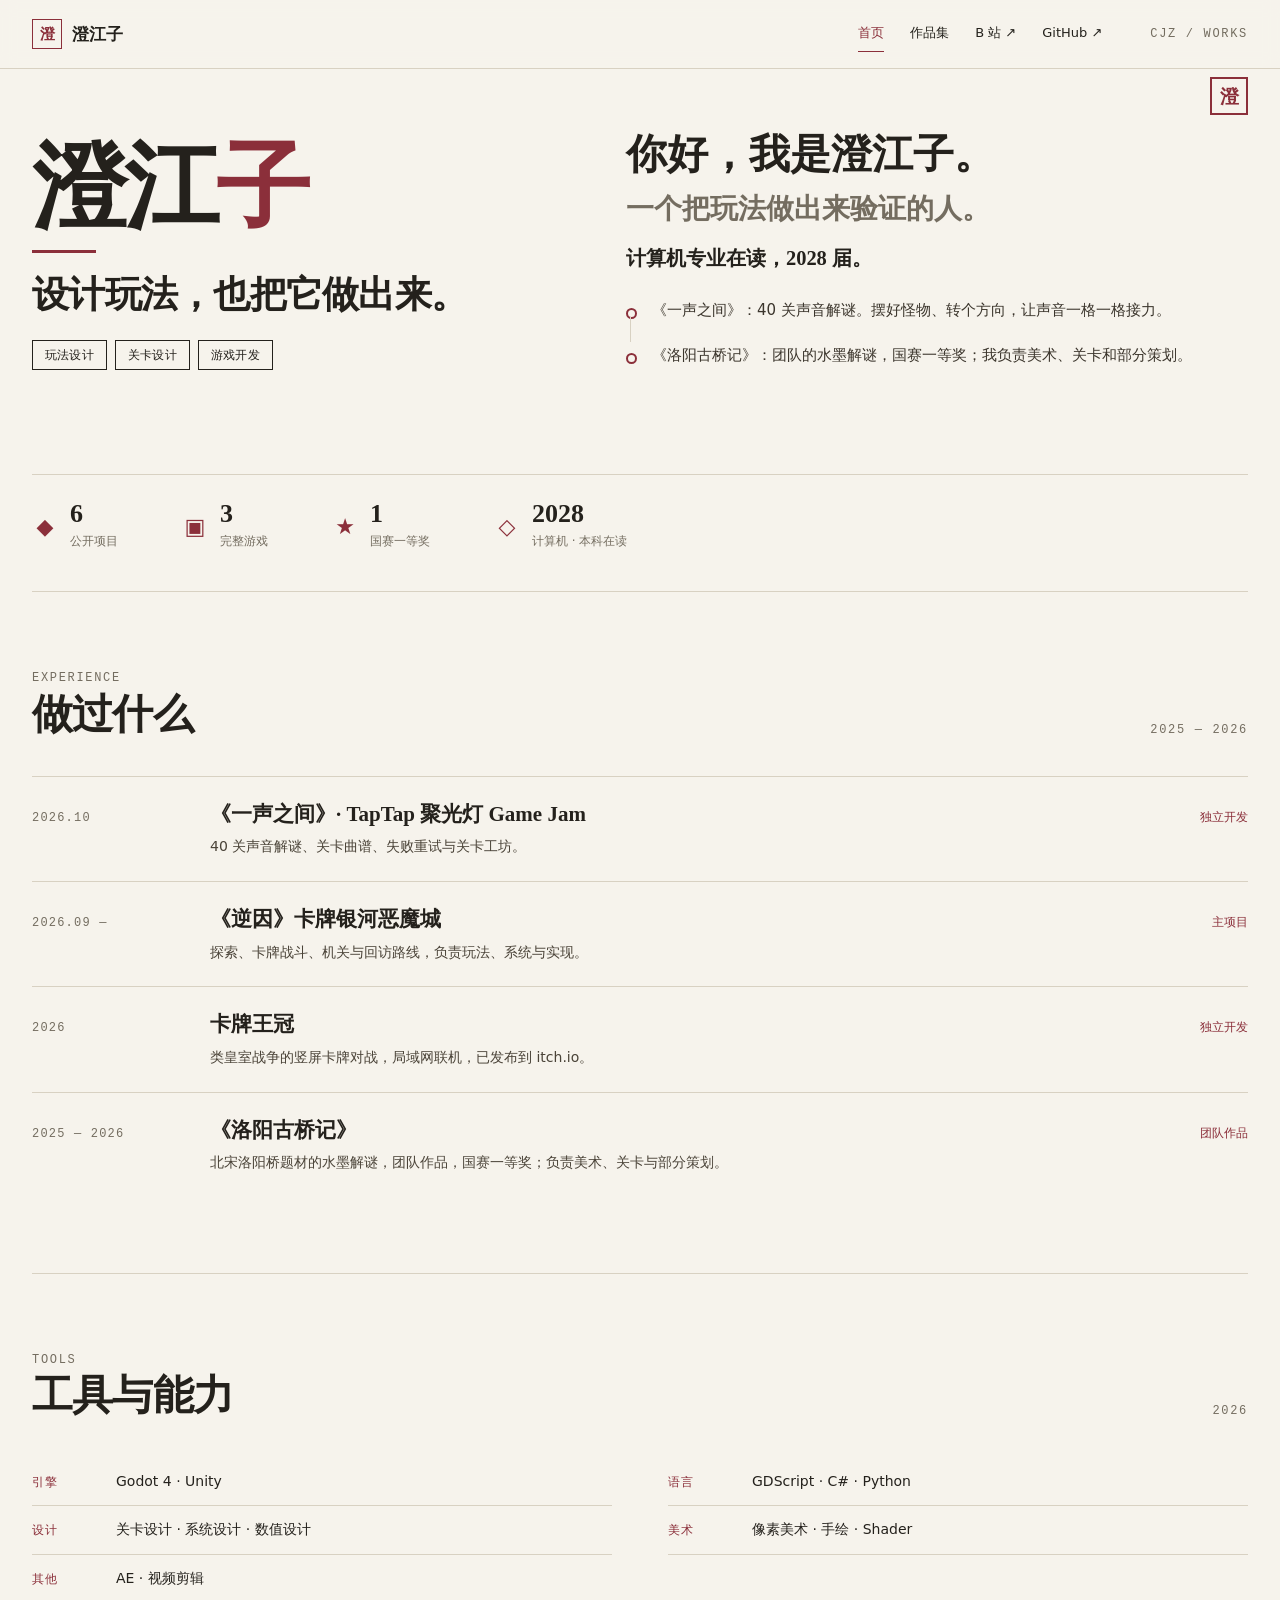
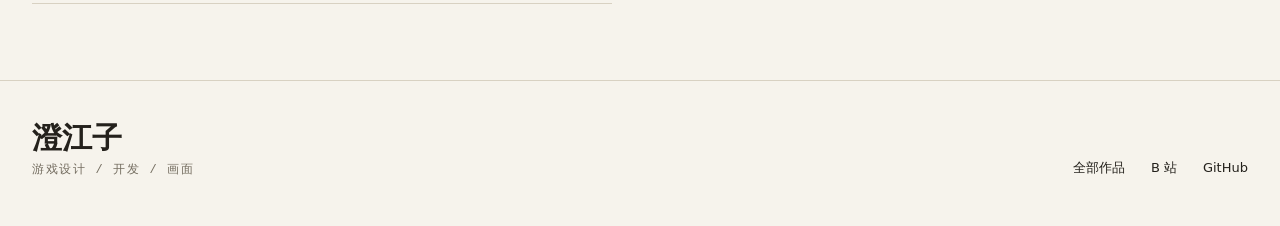
==== commit 6aa16714: "更新站点" ====
--- a/index.html
+++ b/index.html
@@ -4,8 +4,8 @@
 <meta name="theme-color" content="#f6f3ec">
 <meta name="description" content="澄江子的作品：游戏设计、开发与画面。">
 <link rel="icon" href="[data-uri]"><link rel="apple-touch-icon" href="[data-uri]">
-<style>:root{--paper:#f6f3ec;--paper-2:#efe9dc;--ink:#24211c;--soft:#746d60;--line:#d8d1c2;--red:#8b2f3a;--serif:"Noto Serif SC","Songti SC",serif;--sans:"Noto Sans SC","PingFang SC",system-ui,sans-serif;--mono:ui-monospace,"Cascadia Mono",Consolas,monospace;--shell:min(1240px,calc(100% - 64px));}*{box-sizing:border-box;}html{scroll-behavior:smooth;}body{margin:0;background:var(--paper);color:var(--ink);font-family:var(--sans);font-size:16px;line-height:1.7;-webkit-font-smoothing:antialiased;}img{max-width:100%;display:block;}a{color:inherit;}button{font:inherit;color:inherit;}.shell{width:var(--shell);margin-inline:auto;}.mono{font-family:var(--mono);font-size:12px;letter-spacing:.14em;text-transform:uppercase;color:var(--soft);}.site-header{position:sticky;top:0;z-index:40;background:color-mix(in srgb,var(--paper) 92%,transparent);backdrop-filter:blur(8px);border-bottom:1px solid var(--line);}.header-inner{display:flex;align-items:center;gap:28px;min-height:68px;}.brand{display:flex;align-items:center;gap:10px;text-decoration:none;font:600 17px/1 var(--serif);}.brand-seal{display:grid;place-items:center;width:30px;height:30px;border:1px solid var(--red);color:var(--red);font-size:15px;}.nav{display:flex;gap:26px;margin-left:auto;font-size:13px;}.nav a{text-decoration:none;padding-block:6px;border-bottom:1px solid transparent;}.nav a:hover,.nav a[aria-current="page"]{border-color:var(--red);color:var(--red);}.header-code{margin-left:20px;}.menu-btn{display:none;margin-left:auto;border:1px solid var(--line);background:transparent;padding:8px 12px;font-size:12px;}.hero{display:grid;grid-template-columns:minmax(0,.92fr) minmax(0,1.08fr);gap:64px;padding-block:64px 40px;align-items:end;}.hero-left{display:flex;flex-direction:column;justify-content:flex-end;gap:18px;}.hero-name{margin:0;font:700 clamp(56px,7.4vw,104px)/0.92 var(--serif);letter-spacing:-.03em;}.hero-name em{font-style:normal;color:var(--red);}.hero-title{margin:0;font:600 clamp(26px,2.9vw,42px)/1.28 var(--serif);letter-spacing:-.02em;}.tags{display:flex;flex-wrap:wrap;gap:8px;margin-top:4px;}.tag{padding:8px 12px;border:1px solid var(--ink);font:500 12px/1 var(--sans);letter-spacing:.02em;}.hero-right{display:flex;flex-direction:column;gap:16px;}.hero-welcome{font:700 clamp(26px,3.2vw,44px)/1.05 var(--serif);margin:0;}.hero-love{font:700 clamp(20px,2.2vw,30px)/1.2 var(--serif);margin:0;color:var(--soft);}.hero-lead{margin:0;font:600 clamp(17px,1.6vw,21px)/1.6 var(--serif);}.intro-list{list-style:none;margin:6px 0 0;padding:0;display:grid;gap:18px;}.intro-list li{position:relative;padding-left:26px;font-size:15px;line-height:1.85;color:#3b352c;}.intro-list li::before{content:"";position:absolute;left:0;top:11px;width:7px;height:7px;background:var(--paper);border:2px solid var(--red);border-radius:50%;}.intro-list li::after{content:"";position:absolute;left:4.5px;top:20px;bottom:-18px;width:1px;background:var(--line);}.intro-list li:last-child::after{display:none;}.stats{display:flex;flex-wrap:wrap;gap:28px 64px;margin-top:40px;padding-top:26px;border-top:1px solid var(--line);}.stat{display:flex;align-items:center;gap:12px;}.stat b{display:block;font:700 26px/1 var(--serif);}.stat span{display:block;font-size:12px;color:var(--soft);margin-top:4px;}.stat i{font-style:normal;font-size:22px;color:var(--red);width:26px;text-align:center;}.section{padding-block:76px;border-top:1px solid var(--line);}.section-head{display:flex;align-items:end;justify-content:space-between;gap:24px;margin-bottom:36px;}.section-head h2{margin:0;font:600 clamp(28px,3.2vw,44px)/1.25 var(--serif);letter-spacing:-.02em;}.section-head .mono{margin:0;}.section-intro{max-width:44em;color:#3b352c;margin:-14px 0 34px;}.exp-list{display:grid;gap:0;}.exp-row{display:grid;grid-template-columns:150px minmax(0,1fr) 190px;gap:28px;padding:22px 0;border-top:1px solid var(--line);align-items:baseline;}.exp-row:last-child{border-bottom:0;}.exp-row time{font-family:var(--mono);font-size:12px;letter-spacing:.1em;color:var(--soft);}.exp-row h3{margin:0;font:600 21px/1.45 var(--serif);}.exp-row p{margin:6px 0 0;font-size:14px;color:#4a4338;max-width:44em;}.exp-row .role{text-align:right;font-size:12px;color:var(--red);}.skills{display:grid;grid-template-columns:minmax(0,1fr) 280px;gap:36px;align-items:start;}.game-wrap{position:relative;border:1px solid var(--ink);background:#1f1c18;}#skill-canvas{display:block;width:100%;height:auto;aspect-ratio:16/8;background:#1f1c18;}.game-hud{position:absolute;inset:auto 0 0;display:flex;justify-content:space-between;padding:12px 14px;color:#f6f3ec;font:12px/1 var(--mono);letter-spacing:.12em;}.game-hint{margin:10px 0 0;font-size:12px;color:var(--soft);}.skill-list{list-style:none;margin:0;padding:0;display:grid;grid-template-columns:repeat(2,minmax(0,1fr));gap:0 56px;}.skill-list li{display:flex;gap:20px;align-items:baseline;padding:12px 0;border-bottom:1px solid var(--line);font-size:14px;}.skill-label{flex:0 0 64px;color:var(--red);font-size:12px;letter-spacing:.08em;}.skill-items{color:var(--ink);}.p3{--skew:-10deg;padding-block:72px 88px;overflow:hidden;}.p3-title{margin:0;font:700 clamp(52px,7vw,108px)/0.88 var(--serif);letter-spacing:-.045em;}.typewriter{margin:22px 0 0;font:600 clamp(24px,3.4vw,48px)/1.2 var(--serif);min-height:1.3em;}.typewriter em{font-style:normal;color:var(--red);}.p3-panel{margin-top:30px;padding:20px 0 0;background:transparent;border-top:2px solid var(--ink);max-width:46em;}.p3-panel>div{}.p3-panel p{margin:0 0 10px;font-size:15px;line-height:1.9;}.p3-panel p:last-child{margin-bottom:0;}.role-menu{display:grid;gap:16px;margin-top:44px;}.role-row{display:grid;grid-template-columns:92px minmax(0,1fr) auto;gap:28px;align-items:baseline;padding:22px 0;background:transparent;border-top:1px solid var(--line);text-decoration:none;transition:color .18s ease;}.role-row:last-child{border-bottom:1px solid var(--line);}.role-row>*{}.role-row:nth-child(2){margin-left:0;}.role-row:nth-child(3){margin-left:0;}.role-row:nth-child(4){margin-left:0;}.role-row:hover{color:var(--red);}.role-row .num{font:700 34px/1 var(--serif);color:var(--red);font-variant-numeric:tabular-nums;}.role-row h3{margin:0;font:600 24px/1.3 var(--serif);}.role-row p{margin:6px 0 0;font-size:13px;line-height:1.8;color:var(--soft);}.role-row:hover p,.role-row:hover .count{color:var(--soft);}.role-row .count{font-family:var(--mono);font-size:12px;letter-spacing:.1em;white-space:nowrap;}.part{padding-block:68px;border-top:2px solid var(--ink);}.part-alt{border-top-width:1px;border-top-style:solid;}.part-head{display:grid;grid-template-columns:90px minmax(0,1fr);gap:28px;margin-bottom:34px;}.part-head .num{display:grid;place-items:center;width:58px;height:58px;border:2px solid var(--red);color:var(--red);font:700 22px/1 var(--serif);font-variant-numeric:tabular-nums;}.part-head h2{margin:0;font:600 clamp(28px,3.4vw,46px)/1.2 var(--serif);letter-spacing:-.02em;}.part-head p{margin:8px 0 0;color:var(--soft);font-size:14px;max-width:46em;}.showcase{display:grid;grid-template-columns:minmax(0,1.55fr) minmax(0,1fr);grid-template-rows:repeat(2,minmax(0,1fr));gap:28px;align-items:stretch;}.showcase .card{display:grid;grid-template-columns:minmax(0,1fr);grid-template-rows:minmax(0,1fr) auto;min-width:0;}.showcase .card-visual{aspect-ratio:auto;height:100%;width:100%;min-width:0;}.showcase .card-visual img{width:100%;height:100%;}.showcase .card-feature{grid-row:1 / span 2;}.showcase-stack{display:contents;}.showcase-stack{display:grid;gap:28px;}.card{display:block;text-decoration:none;}.card-visual{display:block;position:relative;overflow:hidden;background:#ded7c8;}.card-visual img{width:100%;height:100%;object-fit:cover;transition:transform .6s cubic-bezier(.16,1,.3,1);}.card:hover .card-visual img{transform:scale(1.03);}.card-feature .card-visual{aspect-ratio:16/10;}.card-small .card-visual{aspect-ratio:16/10;}.card-body{padding:16px 0 0;}.card-meta{display:flex;gap:12px;font-family:var(--mono);font-size:12px;letter-spacing:.1em;color:var(--soft);text-transform:uppercase;}.card-body h3{margin:8px 0 0;font:600 24px/1.35 var(--serif);}.card:hover h3{color:var(--red);}.card-body p{margin:8px 0 0;font-size:14px;color:#4a4338;max-width:40em;}.card-role{font-size:12px;color:var(--soft);margin-top:10px;}.card-open{display:flex;align-items:center;justify-content:space-between;gap:20px;margin-top:14px;padding-top:12px;border-top:1px solid var(--line);font-size:12px;}.card-open .mono{color:var(--ink);font-family:var(--sans);font-size:12px;letter-spacing:0;text-transform:none;}.grid{display:grid;grid-template-columns:repeat(2,minmax(0,1fr));gap:34px 28px;}.grid-3{display:grid;grid-template-columns:repeat(3,minmax(0,1fr));gap:30px 24px;}.project-hero{padding:36px 0 40px;border-bottom:4px solid var(--ink);}.back{display:inline-flex;align-items:center;gap:8px;text-decoration:none;font:11px/1 var(--mono);letter-spacing:.14em;color:var(--soft);}.back:hover{color:var(--red);}.badges{display:flex;gap:10px;margin:26px 0 0;}.badge{padding:8px 10px;border:2px solid var(--ink);font:700 11px/1 var(--mono);letter-spacing:.12em;}.project-hero-grid{display:grid;grid-template-columns:minmax(0,1fr) minmax(0,1.05fr);gap:56px;align-items:center;margin-top:22px;}.project-hero h1{margin:0;font:700 clamp(40px,5vw,72px)/1.08 var(--serif);letter-spacing:-.03em;}.project-hero .role-tags{margin-top:22px;}.project-cover{border:1px solid var(--ink);background:#ded7c8;}.project-cover img{width:100%;aspect-ratio:16/10;object-fit:cover;}.project-links{display:flex;gap:18px;margin-top:24px;flex-wrap:wrap;}.project-links a{display:inline-flex;gap:10px;align-items:center;padding:10px 16px;border:1px solid var(--ink);text-decoration:none;font-size:13px;}.project-links a:hover{background:var(--ink);color:var(--paper);}.meta-strip{display:grid;grid-template-columns:repeat(4,minmax(0,1fr));gap:20px;padding:22px 0;margin-top:26px;border-top:1px solid var(--line);border-bottom:1px solid var(--line);}.meta-strip dt{font-family:var(--mono);font-size:12px;letter-spacing:.12em;color:var(--soft);margin-bottom:6px;}.meta-strip dd{margin:0;font-size:14px;}.project-body{display:grid;grid-template-columns:190px minmax(0,1fr);gap:56px;padding-block:60px;align-items:start;}.project-rail{position:sticky;top:96px;display:grid;gap:6px;}.project-rail a{padding:9px 12px;border-left:1px solid var(--line);text-decoration:none;font-size:13px;color:var(--soft);}.project-rail a[aria-current]{color:var(--red);border-color:var(--red);}.project-article>section{padding-bottom:46px;margin-bottom:40px;border-bottom:1px solid var(--line);scroll-margin-top:96px;}.project-article h2{margin:0 0 18px;font:600 clamp(24px,2.6vw,34px)/1.3 var(--serif);}.project-article p{margin:0 0 16px;max-width:46em;}.points{margin:14px 0 0;padding-left:20px;}.points li{margin-bottom:8px;font-size:15px;line-height:1.85;}.case-item{display:grid;gap:16px;padding:24px 0;border-top:1px solid var(--line);}.case-item .mono{color:var(--red);}.case-item h3{margin:6px 0 0;font:600 24px/1.4 var(--serif);}.case-item figure{margin:8px 0 0;}.case-item img{width:100%;border:1px solid var(--line);}.case-item figcaption{margin-top:8px;font-size:12px;color:var(--soft);}.gallery{display:grid;grid-template-columns:repeat(2,minmax(0,1fr));gap:20px;}.gallery figure{margin:0;}.gallery figure:only-child{grid-column:1 / -1;}.gallery img{width:100%;border:1px solid var(--line);}.gallery figcaption{margin-top:8px;font-size:12px;color:var(--soft);}.next-project{display:grid;grid-template-columns:minmax(0,1fr) 260px;gap:40px;align-items:center;padding-block:56px;border-top:1px solid var(--ink);text-decoration:none;}.next-project .mono{color:var(--soft);}.next-project strong{display:block;font:700 clamp(32px,4vw,56px)/1.1 var(--serif);margin-top:10px;}.next-project:hover strong{color:var(--red);}.next-project img{width:100%;border:1px solid var(--ink);aspect-ratio:16/10;object-fit:cover;}.site-footer{border-top:1px solid var(--line);padding-block:40px 46px;}.footer-inner{display:flex;flex-wrap:wrap;gap:24px;align-items:end;justify-content:space-between;}.footer-name{font:700 30px/1.1 var(--serif);}.footer-links{display:flex;gap:26px;font-size:13px;}.footer-links a{text-decoration:none;border-bottom:1px solid transparent;}.footer-links a:hover{border-color:var(--red);color:var(--red);}@media (max-width:1080px){:root{--shell:min(1240px,calc(100% - 44px));}.hero{grid-template-columns:1fr;gap:36px;padding-block:44px 30px;}.hero-name{font-size:clamp(52px,10vw,84px);}.stats{gap:22px 40px;}.skills{grid-template-columns:1fr;}.project-hero-grid{grid-template-columns:1fr;gap:30px;}.project-body{grid-template-columns:1fr;gap:28px;}.project-rail{position:static;display:flex;flex-wrap:wrap;gap:8px;}.project-rail a{border:1px solid var(--line);}.grid-3{grid-template-columns:repeat(2,minmax(0,1fr));}.exp-row{grid-template-columns:120px minmax(0,1fr);}.exp-row .role{grid-column:2;text-align:left;}}@media (max-width:760px){:root{--shell:calc(100% - 32px);}.nav{display:none;}.nav.is-open{display:flex;position:absolute;inset:68px 0 auto;flex-direction:column;gap:0;background:var(--paper);border-bottom:1px solid var(--line);padding:8px 16px 14px;}.nav.is-open a{padding:12px 0;border-bottom:1px solid var(--line);}.header-code{display:none;}.menu-btn{display:block;}.p3-title{font-size:46px;}.role-row{grid-template-columns:56px minmax(0,1fr);gap:12px;padding:16px;}.role-row .num{font-size:32px;}.role-row:nth-child(2),.role-row:nth-child(3),.role-row:nth-child(4){margin-left:0;}.role-row .count{grid-column:2;}.part-head{grid-template-columns:56px minmax(0,1fr);gap:14px;}.part-head .num{font-size:34px;}.showcase{grid-template-columns:1fr;}.grid,.grid-3,.gallery{grid-template-columns:1fr;}.meta-strip{grid-template-columns:repeat(2,minmax(0,1fr));}.next-project{grid-template-columns:1fr;}.p3-panel{padding:18px 20px;}.section{padding-block:52px;}}@media (max-width:760px){.p3{--skew:-4deg;}.p3-title{font-size:44px;}}@media (max-width:760px){.showcase{grid-template-rows:auto;}.showcase .card-feature{grid-row:auto;}.showcase .card-visual{aspect-ratio:16 / 10;height:auto;}}.grid-2{display:grid;grid-template-columns:repeat(2,minmax(0,1fr));gap:34px 28px;}.grid-2 .card-feature{grid-column:1 / -1;}.grid-2 .card-feature .card-visual{aspect-ratio:16 / 9;}.grid-2 .card{display:block;}@media (max-width:760px){.grid-2{grid-template-columns:1fr;}}@media (max-width:760px){.skill-list{grid-template-columns:1fr;}}.seal-mark{display:grid;place-items:center;width:38px;height:38px;border:2px solid var(--red);color:var(--red);font:600 19px/1 var(--serif);}.hero-seal{position:absolute;top:8px;right:0;}.hero{position:relative;}.vlabel{writing-mode:vertical-rl;letter-spacing:.5em;font:11px/1 var(--mono);color:var(--soft);text-transform:none;}.p3-wrap{position:relative;}.p3-vlabel{position:absolute;right:0;top:6px;}@media (max-width:760px){.hero-seal,.p3-vlabel{display:none;}}.hero-name::after{content:"";display:block;width:64px;height:3px;margin-top:18px;background:var(--red);}.p3-wrap::after{content:"澄";position:absolute;left:0;top:-56px;font:700 260px/1 var(--serif);color:var(--red);opacity:.045;pointer-events:none;z-index:0;}.p3-wrap>*{position:relative;z-index:1;}@media (max-width:760px){.part-head .num{width:46px;height:46px;font-size:18px;}.p3-wrap::after{font-size:150px;top:-30px;}}.view[hidden]{display:none}</style></head>
-<body data-page="spa"><header class="site-header"><div class="shell header-inner">
+<style>:root{--paper:#f6f3ec;--paper-2:#efe9dc;--ink:#24211c;--soft:#746d60;--line:#d8d1c2;--red:#8b2f3a;--serif:"Noto Serif SC","Songti SC",serif;--sans:"Noto Sans SC","PingFang SC",system-ui,sans-serif;--mono:ui-monospace,"Cascadia Mono",Consolas,monospace;--shell:min(1240px,calc(100% - 64px));}*{box-sizing:border-box;}html{scroll-behavior:smooth;}body{margin:0;background:var(--paper);color:var(--ink);font-family:var(--sans);font-size:16px;line-height:1.7;-webkit-font-smoothing:antialiased;}img{max-width:100%;display:block;}a{color:inherit;}button{font:inherit;color:inherit;}.shell{width:var(--shell);margin-inline:auto;}.mono{font-family:var(--mono);font-size:12px;letter-spacing:.14em;text-transform:uppercase;color:var(--soft);}.site-header{position:sticky;top:0;z-index:40;background:color-mix(in srgb,var(--paper) 92%,transparent);backdrop-filter:blur(8px);border-bottom:1px solid var(--line);}.header-inner{display:flex;align-items:center;gap:28px;min-height:68px;}.brand{display:flex;align-items:center;gap:10px;text-decoration:none;font:600 17px/1 var(--serif);}.brand-seal{display:grid;place-items:center;width:30px;height:30px;border:1px solid var(--red);color:var(--red);font-size:15px;}.nav{display:flex;gap:26px;margin-left:auto;font-size:13px;}.nav a{text-decoration:none;padding-block:6px;border-bottom:1px solid transparent;}.nav a:hover,.nav a[aria-current="page"]{border-color:var(--red);color:var(--red);}.header-code{margin-left:20px;}.menu-btn{display:none;margin-left:auto;border:1px solid var(--line);background:transparent;padding:8px 12px;font-size:12px;}.hero{display:grid;grid-template-columns:minmax(0,.92fr) minmax(0,1.08fr);gap:64px;padding-block:64px 40px;align-items:end;}.hero-left{display:flex;flex-direction:column;justify-content:flex-end;gap:18px;}.hero-name{margin:0;font:700 clamp(56px,7.4vw,104px)/0.92 var(--serif);letter-spacing:-.03em;}.hero-name em{font-style:normal;color:var(--red);}.hero-title{margin:0;font:600 clamp(26px,2.9vw,42px)/1.28 var(--serif);letter-spacing:-.02em;}.tags{display:flex;flex-wrap:wrap;gap:8px;margin-top:4px;}.tag{padding:8px 12px;border:1px solid var(--ink);font:500 12px/1 var(--sans);letter-spacing:.02em;}.hero-right{display:flex;flex-direction:column;gap:16px;}.hero-welcome{font:700 clamp(26px,3.2vw,44px)/1.05 var(--serif);margin:0;}.hero-love{font:700 clamp(20px,2.2vw,30px)/1.2 var(--serif);margin:0;color:var(--soft);}.hero-lead{margin:0;font:600 clamp(17px,1.6vw,21px)/1.6 var(--serif);}.intro-list{list-style:none;margin:6px 0 0;padding:0;display:grid;gap:18px;}.intro-list li{position:relative;padding-left:26px;font-size:15px;line-height:1.85;color:#3b352c;}.intro-list li::before{content:"";position:absolute;left:0;top:11px;width:7px;height:7px;background:var(--paper);border:2px solid var(--red);border-radius:50%;}.intro-list li::after{content:"";position:absolute;left:4.5px;top:20px;bottom:-18px;width:1px;background:var(--line);}.intro-list li:last-child::after{display:none;}.stats{display:flex;flex-wrap:wrap;gap:28px 64px;margin-top:40px;padding-top:26px;border-top:1px solid var(--line);}.stat{display:flex;align-items:center;gap:12px;}.stat b{display:block;font:700 26px/1 var(--serif);}.stat span{display:block;font-size:12px;color:var(--soft);margin-top:4px;}.stat i{font-style:normal;font-size:22px;color:var(--red);width:26px;text-align:center;}.section{padding-block:76px;border-top:1px solid var(--line);}.section-head{display:flex;align-items:end;justify-content:space-between;gap:24px;margin-bottom:36px;}.section-head h2{margin:0;font:600 clamp(28px,3.2vw,44px)/1.25 var(--serif);letter-spacing:-.02em;}.section-head .mono{margin:0;}.section-intro{max-width:44em;color:#3b352c;margin:-14px 0 34px;}.exp-list{display:grid;gap:0;}.exp-row{display:grid;grid-template-columns:150px minmax(0,1fr) 190px;gap:28px;padding:22px 0;border-top:1px solid var(--line);align-items:baseline;}.exp-row:last-child{border-bottom:0;}.exp-row time{font-family:var(--mono);font-size:12px;letter-spacing:.1em;color:var(--soft);}.exp-row h3{margin:0;font:600 21px/1.45 var(--serif);}.exp-row p{margin:6px 0 0;font-size:14px;color:#4a4338;max-width:44em;}.exp-row .role{text-align:right;font-size:12px;color:var(--red);}.skills{display:grid;grid-template-columns:minmax(0,1fr) 280px;gap:36px;align-items:start;}.game-wrap{position:relative;border:1px solid var(--ink);background:#1f1c18;}#skill-canvas{display:block;width:100%;height:auto;aspect-ratio:16/8;background:#1f1c18;}.game-hud{position:absolute;inset:auto 0 0;display:flex;justify-content:space-between;padding:12px 14px;color:#f6f3ec;font:12px/1 var(--mono);letter-spacing:.12em;}.game-hint{margin:10px 0 0;font-size:12px;color:var(--soft);}.skill-list{list-style:none;margin:0;padding:0;display:grid;grid-template-columns:repeat(2,minmax(0,1fr));gap:0 56px;}.skill-list li{display:flex;gap:20px;align-items:baseline;padding:12px 0;border-bottom:1px solid var(--line);font-size:14px;}.skill-label{flex:0 0 64px;color:var(--red);font-size:12px;letter-spacing:.08em;}.skill-items{color:var(--ink);}.p3{--skew:-10deg;padding-block:72px 88px;overflow:hidden;}.p3-title{margin:0;font:700 clamp(52px,7vw,108px)/0.88 var(--serif);letter-spacing:-.045em;}.typewriter{margin:22px 0 0;font:600 clamp(24px,3.4vw,48px)/1.2 var(--serif);min-height:1.3em;}.typewriter em{font-style:normal;color:var(--red);}.p3-panel{margin-top:30px;padding:20px 0 0;background:transparent;border-top:2px solid var(--ink);max-width:46em;}.p3-panel>div{}.p3-panel p{margin:0 0 10px;font-size:15px;line-height:1.9;}.p3-panel p:last-child{margin-bottom:0;}.role-menu{display:grid;gap:16px;margin-top:44px;}.role-row{display:grid;grid-template-columns:92px minmax(0,1fr) auto;gap:28px;align-items:baseline;padding:22px 0;background:transparent;border-top:1px solid var(--line);text-decoration:none;transition:color .18s ease;}.role-row:last-child{border-bottom:1px solid var(--line);}.role-row>*{}.role-row:nth-child(2){margin-left:0;}.role-row:nth-child(3){margin-left:0;}.role-row:nth-child(4){margin-left:0;}.role-row:hover{color:var(--red);}.role-row .num{font:700 34px/1 var(--serif);color:var(--red);font-variant-numeric:tabular-nums;}.role-row h3{margin:0;font:600 24px/1.3 var(--serif);}.role-row p{margin:6px 0 0;font-size:13px;line-height:1.8;color:var(--soft);}.role-row:hover p,.role-row:hover .count{color:var(--soft);}.role-row .count{font-family:var(--mono);font-size:12px;letter-spacing:.1em;white-space:nowrap;}.part{padding-block:68px;border-top:2px solid var(--ink);}.part-alt{border-top-width:1px;border-top-style:solid;}.part-head{display:grid;grid-template-columns:90px minmax(0,1fr);gap:28px;margin-bottom:34px;}.part-head .num{display:grid;place-items:center;width:58px;height:58px;border:2px solid var(--red);color:var(--red);font:700 22px/1 var(--serif);font-variant-numeric:tabular-nums;}.part-head h2{margin:0;font:600 clamp(28px,3.4vw,46px)/1.2 var(--serif);letter-spacing:-.02em;}.part-head p{margin:8px 0 0;color:var(--soft);font-size:14px;max-width:46em;}.showcase{display:grid;grid-template-columns:minmax(0,1.55fr) minmax(0,1fr);grid-template-rows:repeat(2,minmax(0,1fr));gap:28px;align-items:stretch;}.showcase .card{display:grid;grid-template-columns:minmax(0,1fr);grid-template-rows:minmax(0,1fr) auto;min-width:0;}.showcase .card-visual{aspect-ratio:auto;height:100%;width:100%;min-width:0;}.showcase .card-visual img{width:100%;height:100%;}.showcase .card-feature{grid-row:1 / span 2;}.showcase-stack{display:contents;}.showcase-stack{display:grid;gap:28px;}.card{display:block;text-decoration:none;}.card-visual{display:block;position:relative;overflow:hidden;background:#ded7c8;}.card-visual img{width:100%;height:100%;object-fit:cover;transition:transform .6s cubic-bezier(.16,1,.3,1);}.card:hover .card-visual img{transform:scale(1.03);}.card-feature .card-visual{aspect-ratio:16/10;}.card-small .card-visual{aspect-ratio:16/10;}.card-body{padding:16px 0 0;}.card-meta{display:flex;gap:12px;font-family:var(--mono);font-size:12px;letter-spacing:.1em;color:var(--soft);text-transform:uppercase;}.card-body h3{margin:8px 0 0;font:600 24px/1.35 var(--serif);}.card:hover h3{color:var(--red);}.card-body p{margin:8px 0 0;font-size:14px;color:#4a4338;max-width:40em;}.card-role{font-size:12px;color:var(--soft);margin-top:10px;}.card-open{display:flex;align-items:center;justify-content:space-between;gap:20px;margin-top:14px;padding-top:12px;border-top:1px solid var(--line);font-size:12px;}.card-open .mono{color:var(--ink);font-family:var(--sans);font-size:12px;letter-spacing:0;text-transform:none;}.grid{display:grid;grid-template-columns:repeat(2,minmax(0,1fr));gap:34px 28px;}.grid-3{display:grid;grid-template-columns:repeat(3,minmax(0,1fr));gap:30px 24px;}.project-hero{padding:36px 0 40px;border-bottom:4px solid var(--ink);}.back{display:inline-flex;align-items:center;gap:8px;text-decoration:none;font:11px/1 var(--mono);letter-spacing:.14em;color:var(--soft);}.back:hover{color:var(--red);}.badges{display:flex;gap:10px;margin:26px 0 0;}.badge{padding:8px 10px;border:2px solid var(--ink);font:700 11px/1 var(--mono);letter-spacing:.12em;}.project-hero-grid{display:grid;grid-template-columns:minmax(0,1fr) minmax(0,1.05fr);gap:56px;align-items:center;margin-top:22px;}.project-hero h1{margin:0;font:700 clamp(40px,5vw,72px)/1.08 var(--serif);letter-spacing:-.03em;}.project-hero .role-tags{margin-top:22px;}.project-cover{border:1px solid var(--ink);background:#ded7c8;}.project-cover img{width:100%;aspect-ratio:16/10;object-fit:cover;}.project-links{display:flex;gap:18px;margin-top:24px;flex-wrap:wrap;}.project-links a{display:inline-flex;gap:10px;align-items:center;padding:10px 16px;border:1px solid var(--ink);text-decoration:none;font-size:13px;}.project-links a:hover{background:var(--ink);color:var(--paper);}.meta-strip{display:grid;grid-template-columns:repeat(4,minmax(0,1fr));gap:20px;padding:22px 0;margin-top:26px;border-top:1px solid var(--line);border-bottom:1px solid var(--line);}.meta-strip dt{font-family:var(--mono);font-size:12px;letter-spacing:.12em;color:var(--soft);margin-bottom:6px;}.meta-strip dd{margin:0;font-size:14px;}.project-body{display:grid;grid-template-columns:190px minmax(0,1fr);gap:56px;padding-block:60px;align-items:start;}.project-rail{position:sticky;top:96px;display:grid;gap:6px;}.project-rail a{padding:9px 12px;border-left:1px solid var(--line);text-decoration:none;font-size:13px;color:var(--soft);}.project-rail a[aria-current]{color:var(--red);border-color:var(--red);}.project-article>section{padding-bottom:46px;margin-bottom:40px;border-bottom:1px solid var(--line);scroll-margin-top:96px;}.project-article h2{margin:0 0 18px;font:600 clamp(24px,2.6vw,34px)/1.3 var(--serif);}.project-article p{margin:0 0 16px;max-width:46em;}.points{margin:14px 0 0;padding-left:20px;}.points li{margin-bottom:8px;font-size:15px;line-height:1.85;}.case-item{display:grid;gap:16px;padding:24px 0;border-top:1px solid var(--line);}.case-item .mono{color:var(--red);}.case-item h3{margin:6px 0 0;font:600 24px/1.4 var(--serif);}.case-item figure{margin:8px 0 0;}.case-item img{width:100%;border:1px solid var(--line);}.case-item figcaption{margin-top:8px;font-size:12px;color:var(--soft);}.gallery{display:grid;grid-template-columns:repeat(2,minmax(0,1fr));gap:20px;}.gallery figure{margin:0;}.gallery figure:only-child{grid-column:1 / -1;}.gallery img{width:100%;border:1px solid var(--line);}.gallery figcaption{margin-top:8px;font-size:12px;color:var(--soft);}.next-project{display:grid;grid-template-columns:minmax(0,1fr) 260px;gap:40px;align-items:center;padding-block:56px;border-top:1px solid var(--ink);text-decoration:none;}.next-project .mono{color:var(--soft);}.next-project strong{display:block;font:700 clamp(32px,4vw,56px)/1.1 var(--serif);margin-top:10px;}.next-project:hover strong{color:var(--red);}.next-project img{width:100%;border:1px solid var(--ink);aspect-ratio:16/10;object-fit:cover;}.site-footer{border-top:1px solid var(--line);padding-block:40px 46px;}.footer-inner{display:flex;flex-wrap:wrap;gap:24px;align-items:end;justify-content:space-between;}.footer-name{font:700 30px/1.1 var(--serif);}.footer-links{display:flex;gap:26px;font-size:13px;}.footer-links a{text-decoration:none;border-bottom:1px solid transparent;}.footer-links a:hover{border-color:var(--red);color:var(--red);}@media (max-width:1080px){:root{--shell:min(1240px,calc(100% - 44px));}.hero{grid-template-columns:1fr;gap:36px;padding-block:44px 30px;}.hero-name{font-size:clamp(52px,10vw,84px);}.stats{gap:22px 40px;}.skills{grid-template-columns:1fr;}.project-hero-grid{grid-template-columns:1fr;gap:30px;}.project-body{grid-template-columns:1fr;gap:28px;}.project-rail{position:static;display:flex;flex-wrap:wrap;gap:8px;}.project-rail a{border:1px solid var(--line);}.grid-3{grid-template-columns:repeat(2,minmax(0,1fr));}.exp-row{grid-template-columns:120px minmax(0,1fr);}.exp-row .role{grid-column:2;text-align:left;}}@media (max-width:760px){:root{--shell:calc(100% - 32px);}.nav{display:none;}.nav.is-open{display:flex;position:absolute;inset:68px 0 auto;flex-direction:column;gap:0;background:var(--paper);border-bottom:1px solid var(--line);padding:8px 16px 14px;}.nav.is-open a{padding:12px 0;border-bottom:1px solid var(--line);}.header-code{display:none;}.menu-btn{display:block;}.p3-title{font-size:46px;}.role-row{grid-template-columns:56px minmax(0,1fr);gap:12px;padding:16px;}.role-row .num{font-size:32px;}.role-row:nth-child(2),.role-row:nth-child(3),.role-row:nth-child(4){margin-left:0;}.role-row .count{grid-column:2;}.part-head{grid-template-columns:56px minmax(0,1fr);gap:14px;}.part-head .num{font-size:34px;}.showcase{grid-template-columns:1fr;}.grid,.grid-3,.gallery{grid-template-columns:1fr;}.meta-strip{grid-template-columns:repeat(2,minmax(0,1fr));}.next-project{grid-template-columns:1fr;}.p3-panel{padding:18px 20px;}.section{padding-block:52px;}}@media (max-width:760px){.p3{--skew:-4deg;}.p3-title{font-size:44px;}}@media (max-width:760px){.showcase{grid-template-rows:auto;}.showcase .card-feature{grid-row:auto;}.showcase .card-visual{aspect-ratio:16 / 10;height:auto;}}.grid-2{display:grid;grid-template-columns:repeat(2,minmax(0,1fr));gap:34px 28px;}.grid-2 .card-feature{grid-column:1 / -1;}.grid-2 .card-feature .card-visual{aspect-ratio:16 / 9;}.grid-2 .card{display:block;}@media (max-width:760px){.grid-2{grid-template-columns:1fr;}}@media (max-width:760px){.skill-list{grid-template-columns:1fr;}}.seal-mark{display:grid;place-items:center;width:38px;height:38px;border:2px solid var(--red);color:var(--red);font:600 19px/1 var(--serif);}.hero-seal{position:absolute;top:8px;right:0;}.hero{position:relative;}.vlabel{writing-mode:vertical-rl;letter-spacing:.5em;font:11px/1 var(--mono);color:var(--soft);text-transform:none;}.p3-wrap{position:relative;}.p3-vlabel{position:absolute;right:0;top:6px;}@media (max-width:760px){.hero-seal,.p3-vlabel{display:none;}}.hero-name::after{content:"";display:block;width:64px;height:3px;margin-top:18px;background:var(--red);}.p3-wrap::after{content:"澄";position:absolute;left:0;top:-56px;font:700 260px/1 var(--serif);color:var(--red);opacity:.045;pointer-events:none;z-index:0;}.p3-wrap>*{position:relative;z-index:1;}@media (max-width:760px){.part-head .num{width:46px;height:46px;font-size:18px;}.p3-wrap::after{font-size:150px;top:-30px;}}.view[hidden]{display:none}.scroll-progress{position:fixed;top:0;left:0;right:0;height:2px;background:var(--red);transform:scaleX(0);transform-origin:0 50%;z-index:60;pointer-events:none}.view.is-entering{animation:viewIn .42s cubic-bezier(.16,1,.3,1) both}@keyframes viewIn{from{opacity:0;transform:translateY(12px)}to{opacity:1;transform:none}}[data-reveal]{opacity:0;transform:translateY(16px);transition:opacity .6s cubic-bezier(.16,1,.3,1),transform .6s cubic-bezier(.16,1,.3,1)}[data-reveal].is-in{opacity:1;transform:none}@media (prefers-reduced-motion:reduce){.view.is-entering{animation:none}[data-reveal]{opacity:1;transform:none;transition:none}}</style></head>
+<body data-page="spa"><div class="scroll-progress" aria-hidden="true"></div><header class="site-header"><div class="shell header-inner">
 <a class="brand" href="#/"><span class="brand-seal">澄</span><span>澄江子</span></a>
 <button class="menu-btn" type="button" aria-expanded="false" aria-controls="nav">菜单 ＋</button>
 <nav class="nav" id="nav" aria-label="主导航">
@@ -79,7 +79,7 @@
           <div class="project-links" id="project-links"></div>
         </div>
         <figure class="project-cover" style="margin:0">
-          <img id="project-cover" src="assets/betweencalls/level.png.webp" alt="项目封面" decoding="async">
+          <img id="project-cover" src="assets/betweencalls/level.webp" alt="项目封面" decoding="async">
         </figure>
       </div>
     </div>
@@ -103,7 +103,7 @@
       <p class="mono">下一件作品</p>
       <strong id="next-title"></strong>
     </div>
-    <img id="next-img" src="assets/cardcrown/battle.png.webp" alt="下一件作品封面" decoding="async">
+    <img id="next-img" src="assets/cardcrown/battle.webp" alt="下一件作品封面" decoding="async">
   </a>
 </div>
 </main>
@@ -111,4 +111,4 @@
 <div><div class="footer-name">澄江子</div><p class="mono" style="margin:6px 0 0">游戏设计 / 开发 / 画面</p></div>
 <div class="footer-links"><a href="#/portfolio">全部作品</a><a href="https://space.bilibili.com/3546837751433581" target="_blank" rel="noopener noreferrer">B 站</a><a href="https://github.com/chengjiang-zi" target="_blank" rel="noopener noreferrer">GitHub</a></div>
 </div></footer>
-<script>const e={name:"澄江子",english:"CHENGJIANGZI",title:"设计玩法，也把它做出来。",roles:["玩法设计","关卡设计","游戏开发"],welcome:"你好，我是澄江子。",love:"一个把玩法做出来验证的人。",lead:"计算机专业在读，2028 届。",intro:["《一声之间》：40 关声音解谜。摆好怪物、转个方向，让声音一格一格接力。","《洛阳古桥记》：团队的水墨解谜，国赛一等奖；我负责美术、关卡和部分策划。"],stats:[{icon:"◆",value:"6",label:"公开项目"},{icon:"▣",value:"3",label:"完整游戏"},{icon:"★",value:"1",label:"国赛一等奖"},{icon:"◇",value:"2028",label:"计算机 · 本科在读"}],links:[{label:"B 站主页",url:"https://space.bilibili.com/3546837751433581"},{label:"GitHub",url:"https://github.com/chengjiang-zi"}]},t=[{time:"2026.10",title:"《一声之间》· TapTap 聚光灯 Game Jam",desc:"40 关声音解谜、关卡曲谱、失败重试与关卡工坊。",role:"独立开发"},{time:"2026.09 —",title:"《逆因》卡牌银河恶魔城",desc:"探索、卡牌战斗、机关与回访路线，负责玩法、系统与实现。",role:"主项目"},{time:"2026",title:"卡牌王冠",desc:"类皇室战争的竖屏卡牌对战，局域网联机，已发布到 itch.io。",role:"独立开发"},{time:"2025 — 2026",title:"《洛阳古桥记》",desc:"北宋洛阳桥题材的水墨解谜，团队作品，国赛一等奖；负责美术、关卡与部分策划。",role:"团队作品"}],a=[{label:"引擎",items:"Godot 4 · Unity"},{label:"语言",items:"GDScript · C# · Python"},{label:"设计",items:"关卡设计 · 系统设计 · 数值设计"},{label:"美术",items:"像素美术 · 手绘 · Shader"},{label:"其他",items:"AE · 视频剪辑"}],s={betweencalls:{id:"betweencalls",title:"一声之间",en:"BETWEEN CALLS",order:"02",category:"game",badge:"游戏",year:"2026",engine:"Godot 4.6",status:"Game Jam 作品",summary:"摆放、转动小怪物，让声音传递，叫醒伙伴。",role:"独立构思并推进：玩法、关卡与体验设计；代码和素材由 AI 协助制作。",cover:"assets/betweencalls/level.png.webp",images:[{src:"assets/betweencalls/home.png.webp",caption:"主界面 · 不同怪物对应不同音高"},{src:"assets/betweencalls/level.png.webp",caption:"关卡 · 玩家通过摆放和转向安排声路"}],links:[{label:"观看项目演示",url:"https://www.bilibili.com/video/BV1apxw6xEGd/"}],note:"40 关，四首旋律的七张曲谱。",story:"一款音乐解谜游戏。声音按节拍传播，一格一拍；每个怪物对应一个音高，解谜的路线走通时，也会组成一段旋律。",points:["第一关不要求摆放或转向，先让玩家观察声音怎么走。","后续关卡加入中转怪物，用撞墙的失败反馈让玩家理解转向。","失败时音量渐降、随后自动重来，减少重新开始的操作。"],cases:[{label:"01 / TUTORIAL",title:"先听，再动手",text:"第一关不要求玩家摆放或转向。按下播放后，声音从一个怪物传到另一个怪物，先让玩家观察声音如何移动、伙伴如何回应。",image:"assets/betweencalls/home.png.webp",caption:"不同怪物对应不同音高"},{label:"02 / DIRECTION",title:"下一声去哪里",text:"后续关卡加入中转怪物。玩家观察箭头与音波的方向，尝试转向，再播放确认声音能否到达目标。初始方向撞墙，失败本身成为教学。",image:"assets/betweencalls/level.png.webp",caption:"玩家通过摆放和转向安排声路"},{label:"03 / RHYTHM",title:"让解谜有节拍",text:"音波走过一格的时间与怪物回应时间保持一致。每个怪物对应一个音高，声音沿路线接力时，也能组成旋律。"},{label:"04 / FEEDBACK",title:"失败后再试一次",text:"声音撞到障碍后，音量变化提示这次尝试结束，关卡随后自动重来。场景中的花草、太阳和云朵也能回应点击。"}]},cardcrown:{id:"cardcrown",title:"卡牌王冠",en:"CARD CROWN",order:"03",category:"game",badge:"游戏",year:"2026",engine:"Godot 4.6.1",status:"已发布",summary:"竖屏卡牌对战，16 张字牌风格卡牌。",role:"独立开发：规则、程序与联机实现。",cover:"assets/cardcrown/battle.png.webp",fit:"contain",bg:"#19112d",images:[{src:"assets/cardcrown/deck.webp.webp",caption:"卡组"},{src:"assets/cardcrown/shop.png.webp",caption:"商店"}],links:[{label:"观看视频",url:"https://www.bilibili.com/video/BV1G5YF6zEUZ/"},{label:"发布页",url:"https://chengjiangzi.itch.io/card-crown"}],note:"玩法参考《皇室战争》。",story:"使用 Godot 4.6.1、C# 与 GDScript，支持局域网对战、单机人机和闯关。主机负责判定，客户端接收状态快照并对远端单位做插值。",points:["圣水、卡组循环与攻防节奏共同决定出牌时机。","主机判定 + 状态快照 + 插值，处理联机一致性。"],cases:[{label:"01 / MATCH",title:"对局节奏",text:"圣水恢复速度、卡组循环与攻防交换构成对局节奏。复刻时对照原作记录了不同阶段的出牌时机，再调自己的参数。",image:"assets/cardcrown/battle.png.webp",caption:"对局画面"},{label:"02 / NETWORK",title:"联机一致性",text:"主机负责判定，客户端接收状态快照，对远端单位做插值；异常输入与断线时回退到单机流程。",image:"assets/cardcrown/deck.webp.webp",caption:"卡组与对局信息"}]},luoyang:{id:"luoyang",title:"洛阳古桥记",en:"LUOYANG BRIDGE",order:"01",category:"game",badge:"游戏 · 美术",year:"2025",engine:"Unity",status:"国赛一等奖",summary:"以北宋洛阳桥建造为题材的水墨解谜游戏。",role:"负责美术、关卡设计和部分策划。",cover:"assets/luoyang/zhuli.webp.webp",images:[{src:"assets/luoyang/fuyun.webp.webp",caption:"浮运架梁"},{src:"assets/luoyang/guanka.webp.webp",caption:"关卡选择"},{src:"assets/luoyang/shiji.webp.webp",caption:"万安渡街市"}],links:[],note:"团队作品。",story:"团队使用 Unity 制作。把种蛎固基、浮运架梁等造桥工序拆成玩家可操作的步骤，工匠对话承担关卡提示。",points:["关卡：把古代造桥工序拆成可操作步骤。","提示：用工匠对话承担教学，而不是弹窗说明。","美术：水墨场景与整体视觉统一。"],cases:[{label:"01 / LEVEL",title:"把工序做成关卡",text:"种蛎固基、浮运架梁这些真实工序，被拆成玩家能操作的几个步骤；每一步对应一个清晰的失败条件。",image:"assets/luoyang/zhuli.webp.webp",caption:"种蛎固基"},{label:"02 / HINT",title:"用对话给提示",text:"提示放在工匠对话里，玩家在场景中自然获得线索，不打断操作。",image:"assets/luoyang/guanka.webp.webp",caption:"关卡选择"}]},jingban:{id:"jingban",title:"鲸伴",en:"JINGBAN DESKTOP",order:"04",category:"technical",badge:"软件 · AI",year:"2026",engine:"Electron / PixiJS",status:"开源 Beta",summary:"让大肥鱼住进桌面：能记住你、能通话，也陪你敲键盘。",role:"独立开发：产品设计、模块整合与桌面端实现；Live2D、语音、记忆等组件来自开源项目。",cover:"assets/jingban/cover.webp.webp",fit:"contain",bg:"#dfe4ef",images:[{src:"assets/jingban/memory.webp.webp",caption:"记忆 · 示意场景"},{src:"assets/jingban/call.webp.webp",caption:"通话 · 示意场景"},{src:"assets/jingban/fish.webp.webp",caption:"键鼠联动"}],links:[{label:"观看演示",url:"https://www.bilibili.com/video/BV1XP436HEvW/"},{label:"GitHub",url:"https://github.com/chengjiang-zi/jingban-desktop"}],note:"演示视频含示意场景；组件版权归各自作者。",story:"Windows 桌面陪伴应用，MIT 开源。Electron 与 PixiJS 渲染 Live2D 角色；本地语音识别与合成、Mem0 记忆分别配置。",points:["透明置顶角色，眼睛与头部跟随鼠标。","记忆可查看、修改、删除和导出。","本地接口带令牌校验，可被外部助手接管。"],cases:[{label:"01 / PRODUCT",title:"拆成可配置的模块",text:"语音、识别、记忆、角色素材分别配置，任一项不可用时应用仍能启动。",image:"assets/jingban/config.webp.webp",caption:"各项服务分别配置"},{label:"02 / MEMORY",title:"记忆要能改",text:"记忆可查看、修改、删除与导出；熟悉度随时间增长，而不是一次性写死。",image:"assets/jingban/memory.webp.webp",caption:"聊过的事，下次接着聊 · 示意场景"}]},douyin:{id:"douyin",title:"抖音媒体库仪表盘",en:"MEDIA LIBRARY",order:"05",category:"technical",badge:"软件",year:"2026",engine:"Python / Web",status:"个人工具",summary:"保存关注作者的作品，在本地查看、筛选和补缺。",role:"独立开发：数据同步、下载、本地索引和看板界面。",cover:"assets/douyin/overview-demo.png.webp",fit:"contain",bg:"#111217",images:[{src:"assets/douyin/overview-demo.png.webp",caption:"总览界面 · 演示数据"}],links:[],note:"画面使用演示数据。",story:"Python 本地服务与单页界面。媒体文件和索引分别保存，支持按作者查看、视频与图文筛选、单作者同步。",points:["同步：按作者拉取作品，看板显示进度与日志。","查找：按作者、视频、图文筛选。","状态：把「平台已下架」和「本地缺文件」拆成两种状态。"],cases:[{label:"01 / SYNC",title:"同步与进度",text:"关注名单、按作者同步、进度与日志分开展示，失败可单独重试。",image:"assets/douyin/overview-demo.png.webp",caption:"总览界面 · 演示数据"},{label:"02 / STATE",title:"两种缺失",text:"平台下架和本地缺文件是两件事，混在一起就无法判断该重新下载还是放弃。",image:"assets/douyin/overview-demo.png.webp",caption:"状态区分"}]},stonehearts:{id:"stonehearts",title:"石心十人 · 开场预告片",en:"STONEHEARTS TEASER",order:"06",category:"art",badge:"美术 · 演出",year:"2026",engine:"Godot 4.6",status:"同人 · 制作中",summary:"用 Godot 实时渲染的像素档案墙，为「石心十人」做的一段开场演出。",role:"独立完成实时渲染管线、宝石材质与切片演出、音画卡点与混音；角色立绘与设定版权归 miHoYo 所有。",cover:"assets/stonehearts/cover.webp.webp",images:[{src:"assets/stonehearts/light.webp.webp",caption:"砂金 · No.05"},{src:"assets/stonehearts/grind.webp.webp",caption:"雕琢"},{src:"assets/stonehearts/end.webp.webp",caption:"落版"}],links:[],note:"非商业同人作品，角色版权归 miHoYo。",story:"320×180 SubViewport 配最近邻放大出像素质感；十位角色各有一枚用 hull 网格实时生成的迷你宝石；色彩四级量化 + 扁平法线做出切面感。",points:["管线：320×180 视口 + 最近邻放大，UI 独立层。","宝石：hull JSON → ArrayMesh，扁平法线 + 四级色带。","演出：视觉与音效共用一条时间轴。"],cases:[{label:"01 / PIPELINE",title:"先定像素，再做画面",text:"整个 3D 画面画在 320×180 的 SubViewport 里，再以最近邻放大到 1080p；UI 走独立 CanvasLayer 保持清晰。",image:"assets/stonehearts/cover.webp.webp",caption:"档案墙"},{label:"02 / FACET",title:"宝石不是建模，是算出来的",text:"每枚迷你宝石从 hull JSON 生成 ArrayMesh，用扁平法线和 cull_disabled 让每个面亮出自己的色阶。",image:"assets/stonehearts/grind.webp.webp",caption:"研磨：面片逐层细化"},{label:"03 / TIMELINE",title:"音画共用一条时间轴",text:"视觉事件与声音事件共用时间点，改动一处两边都动。",image:"assets/stonehearts/end.webp.webp",caption:"落版定格"}]}},n=["luoyang","betweencalls","cardcrown","jingban","douyin","stonehearts"],i=[{id:"game",num:"01",title:"游戏制作",desc:"玩法、关卡与完整体验。",feature:"luoyang",items:["betweencalls","cardcrown"],notes:{luoyang:"国赛一等奖 · 把造桥工序拆成可操作步骤。",betweencalls:"把教学写进关卡顺序里。",cardcrown:"对局节奏与联机规则。"}},{id:"software",num:"02",title:"软件开发",desc:"桌面应用与本地工具。",layout:"grid",items:["jingban","douyin"],notes:{jingban:"Electron + Live2D，模块可配置。",douyin:"本地服务 + 索引，两种缺失状态分开。"}},{id:"art",num:"03",title:"美术设计",desc:"画面、材质与演出。",layout:"grid",items:["luoyang","stonehearts"],notes:{luoyang:"水墨视觉与关卡氛围。",stonehearts:"320×180 视口、宝石 Shader、音画卡点。"}}];(()=>{const o=e=>String(null==e?"":e).replace(/[&<>"']/g,e=>({"&":"&amp;","<":"&lt;",">":"&gt;",'"':"&quot;","'":"&#39;"}[e])),l=matchMedia("(prefers-reduced-motion: reduce)").matches,r=e=>document.querySelector(e),c=document.querySelector(".menu-btn"),p=document.querySelector(".nav");c&&p&&(c.addEventListener("click",()=>{const e=p.classList.toggle("is-open");c.setAttribute("aria-expanded",String(e))}),p.addEventListener("click",e=>{e.target.closest("a")&&p.classList.remove("is-open")}));const d={home:r("#view-home"),portfolio:r("#view-portfolio"),project:r("#view-project")},m=e=>{Object.entries(d).forEach(([t,a])=>{a.hidden=t!==e}),document.querySelectorAll(".nav a").forEach(t=>{const a="home"===t.dataset.nav,s="portfolio"===t.dataset.nav;"home"===e&&a||"home"!==e&&s?t.setAttribute("aria-current","page"):t.removeAttribute("aria-current")})};function g(){r("#hero-name").innerHTML=o(e.name.slice(0,-1))+"<em>"+o(e.name.slice(-1))+"</em>",r("#hero-title").textContent=e.title,r("#tags").innerHTML=e.roles.map(e=>'<span class="tag">'+o(e)+"</span>").join(""),r("#hero-welcome").textContent=e.welcome,r("#hero-love").textContent=e.love,r("#hero-lead").textContent=e.lead,r("#intro-list").innerHTML=e.intro.map(e=>"<li>"+o(e)+"</li>").join(""),r("#stats").innerHTML=e.stats.map(e=>'<div class="stat"><i>'+o(e.icon)+"</i><div><b>"+o(e.value)+"</b><span>"+o(e.label)+"</span></div></div>").join(""),r("#exp-list").innerHTML=t.map(e=>'<article class="exp-row"><time>'+o(e.time)+"</time><div><h3>"+o(e.title)+"</h3><p>"+o(e.desc)+'</p></div><p class="role">'+o(e.role)+"</p></article>").join(""),r("#skill-list").innerHTML=a.map(e=>'<li><span class="skill-label">'+o(e.label)+'</span><span class="skill-items">'+o(e.items)+"</span></li>").join("")}const u=(e,t,a)=>{const n=s[e];return'<a class="card '+("feature"===a?"card-feature":"card-small")+'" href="#/project/'+o(e)+'"><span class="card-visual" style="background:'+o(n.bg||"#ded7c8")+'"><img src="'+o(n.cover)+'" alt="'+o(n.title)+'" loading="lazy" decoding="async" style="object-fit:'+o(n.fit||"cover")+'"></span><div class="card-body"><p class="card-meta"><span>'+o(n.badge)+"</span><span>"+o(n.year)+"</span></p><h3>"+o(n.title)+"</h3><p>"+o(t||n.summary)+'</p><p class="card-role">'+o(n.role)+'</p><span class="card-open"><span class="mono">查看项目</span><span aria-hidden="true">↗</span></span></div></a>'};let b=null;function h(){const e=location.hash.replace(/^#\/?/,""),[t,a]=e.split("/");if("project"===t){m("project");const e=a||n[0];return e!==b&&function(e){const t=s[e]||s[n[0]];b=t.id,document.title=t.title+" · 澄江子",r("#badges").innerHTML='<span class="badge">#'+o(t.order)+'</span><span class="badge">'+o(t.badge)+"</span>",r("#project-title").textContent=t.title,r("#project-summary").textContent=t.summary,r("#role-tags").innerHTML='<span class="tag">'+o(t.year)+'</span><span class="tag">'+o(t.engine)+'</span><span class="tag">'+o(t.status)+"</span>",r("#project-cover").src=t.cover,r("#project-cover").style.objectFit=t.fit||"cover",r("#project-cover").parentElement.style.background=t.bg||"#ded7c8",r("#project-cover").alt=t.title+" 封面",r("#project-links").innerHTML=(t.links||[]).map(e=>'<a href="'+o(e.url)+'" target="_blank" rel="noopener noreferrer">'+o(e.label)+' <span aria-hidden="true">↗</span></a>').join(""),r("#meta").innerHTML=[["类型",t.badge],["引擎 / 技术",t.engine],["年份",t.year],["状态",t.status]].map(([e,t])=>"<div><dt>"+o(e)+"</dt><dd>"+o(t)+"</dd></div>").join(""),r("#story-body").innerHTML="<p>"+o(t.story)+"</p>"+(t.points?'<ul class="points">'+t.points.map(e=>"<li>"+o(e)+"</li>").join("")+"</ul>":""),r("#cases-body").innerHTML=(t.cases||[]).map(e=>'<article class="case-item"><p class="mono">'+o(e.label)+"</p><h3>"+o(e.title)+"</h3><p>"+o(e.text)+"</p>"+(e.image?'<figure><img src="'+o(e.image)+'" alt="'+o(e.caption||e.title)+'" loading="lazy" decoding="async"><figcaption>'+o(e.caption||"")+"</figcaption></figure>":"")+"</article>").join("")||"<p>暂无拆解。</p>",r("#gallery-body").innerHTML=(t.images||[]).map(e=>'<figure><img src="'+o(e.src)+'" alt="'+o(e.caption||t.title)+'" loading="lazy" decoding="async"><figcaption>'+o(e.caption||"")+"</figcaption></figure>").join("");const a=n.indexOf(t.id),i=n[(a+1)%n.length];r("#next").href="#/project/"+i,r("#next-title").textContent=s[i].title,r("#next-img").src=s[i].cover,r("#next-img").alt=s[i].title;const c=r("#rail"),p=[...document.querySelectorAll("#view-project .project-article > section")];c.innerHTML=p.map(e=>'<a data-scroll="'+e.id+'">'+o(e.querySelector("h2").textContent)+"</a>").join("")+'<a href="#/portfolio">返回作品集</a>',c.querySelectorAll("[data-scroll]").forEach(e=>e.onclick=()=>{const t=document.getElementById(e.dataset.scroll);t&&t.scrollIntoView({behavior:l?"auto":"smooth",block:"start"})});const d=[...c.querySelectorAll("[data-scroll]")],m=()=>{let e=p[0].id;p.forEach(t=>{t.getBoundingClientRect().top<.4*innerHeight&&(e=t.id)}),d.forEach(t=>t.dataset.scroll===e?t.setAttribute("aria-current","location"):t.removeAttribute("aria-current"))};window.__railBound||(addEventListener("scroll",m,{passive:!0}),window.__railBound=1),m()}(e),void scrollTo(0,0)}if("portfolio"===t)return m("portfolio"),d.portfolio.dataset.ready||(r("#p3-lead").innerHTML="<p>"+o("作品分三块：游戏制作、软件开发、美术设计。同一个项目可能出现在多块，但每块看的是不同能力。")+"</p>",r("#role-menu").innerHTML=i.map(e=>'<a class="role-row" data-scroll="part-'+o(e.id)+'"><span class="num">'+o(e.num)+"</span><div><h3>"+o(e.title)+"</h3><p>"+o(e.desc)+'</p></div><span class="count">'+(e.items.length+(e.feature?1:0))+" 件 ↗</span></a>").join(""),r("#parts").innerHTML=i.map(e=>{const t='<div class="grid grid-2">'+(e.feature?[e.feature]:[]).concat(e.items).map(t=>u(t,e.notes&&e.notes[t],e.feature===t?"feature":"small")).join("")+"</div>";return'<section class="part" id="part-'+o(e.id)+'"><div class="shell"><header class="part-head"><span class="num">'+o(e.num)+"</span><div><h2>"+o(e.title)+"</h2><p>"+o(e.desc)+"</p></div></header>"+t+"</div></section>"}).join(""),r("#all-projects").innerHTML='<section class="part part-alt" id="all"><div class="shell"><header class="part-head"><span class="num">04</span><div><h2>全部项目</h2><p>重点项目在前。</p></div></header><div class="grid grid-3">'+n.map(e=>u(e,s[e].summary,"small")).join("")+"</div></div></section>",d.portfolio.dataset.ready="1"),scrollTo(0,0),void(document.title="作品集 · 澄江子");m("home"),g(),scrollTo(0,0),document.title="澄江子 · 作品集"}document.addEventListener("click",e=>{const t=e.target.closest("[data-scroll]");if(!t||t.closest("#rail"))return;const a=document.getElementById(t.dataset.scroll);a&&(e.preventDefault(),a.scrollIntoView({behavior:l?"auto":"smooth",block:"start"}))}),addEventListener("hashchange",h),g(),h()})();</script></body></html>+<script>const e={name:"澄江子",english:"CHENGJIANGZI",title:"设计玩法，也把它做出来。",roles:["玩法设计","关卡设计","游戏开发"],welcome:"你好，我是澄江子。",love:"一个把玩法做出来验证的人。",lead:"计算机专业在读，2028 届。",intro:["《一声之间》：40 关声音解谜。摆好怪物、转个方向，让声音一格一格接力。","《洛阳古桥记》：团队的水墨解谜，国赛一等奖；我负责美术、关卡和部分策划。"],stats:[{icon:"◆",value:"6",label:"公开项目"},{icon:"▣",value:"3",label:"完整游戏"},{icon:"★",value:"1",label:"国赛一等奖"},{icon:"◇",value:"2028",label:"计算机 · 本科在读"}],links:[{label:"B 站主页",url:"https://space.bilibili.com/3546837751433581"},{label:"GitHub",url:"https://github.com/chengjiang-zi"}]},t=[{time:"2026.10",title:"《一声之间》· TapTap 聚光灯 Game Jam",desc:"40 关声音解谜、关卡曲谱、失败重试与关卡工坊。",role:"独立开发"},{time:"2026.09 —",title:"《逆因》卡牌银河恶魔城",desc:"探索、卡牌战斗、机关与回访路线，负责玩法、系统与实现。",role:"主项目"},{time:"2026",title:"卡牌王冠",desc:"类皇室战争的竖屏卡牌对战，局域网联机，已发布到 itch.io。",role:"独立开发"},{time:"2025 — 2026",title:"《洛阳古桥记》",desc:"北宋洛阳桥题材的水墨解谜，团队作品，国赛一等奖；负责美术、关卡与部分策划。",role:"团队作品"}],a=[{label:"引擎",items:"Godot 4 · Unity"},{label:"语言",items:"GDScript · C# · Python"},{label:"设计",items:"关卡设计 · 系统设计 · 数值设计"},{label:"美术",items:"像素美术 · 手绘 · Shader"},{label:"其他",items:"AE · 视频剪辑"}],s={betweencalls:{id:"betweencalls",title:"一声之间",en:"BETWEEN CALLS",order:"02",category:"game",badge:"游戏",year:"2026",engine:"Godot 4.6",status:"Game Jam 作品",summary:"摆放、转动小怪物，让声音传递，叫醒伙伴。",role:"独立构思并推进：玩法、关卡与体验设计；代码和素材由 AI 协助制作。",cover:"assets/betweencalls/level.webp",images:[{src:"assets/betweencalls/home.webp",caption:"主界面 · 不同怪物对应不同音高"},{src:"assets/betweencalls/level.webp",caption:"关卡 · 玩家通过摆放和转向安排声路"}],links:[{label:"观看项目演示",url:"https://www.bilibili.com/video/BV1apxw6xEGd/"}],note:"40 关，四首旋律的七张曲谱。",story:"一款音乐解谜游戏。声音按节拍传播，一格一拍；每个怪物对应一个音高，解谜的路线走通时，也会组成一段旋律。",points:["第一关不要求摆放或转向，先让玩家观察声音怎么走。","后续关卡加入中转怪物，用撞墙的失败反馈让玩家理解转向。","失败时音量渐降、随后自动重来，减少重新开始的操作。"],cases:[{label:"01 / TUTORIAL",title:"先听，再动手",text:"第一关不要求玩家摆放或转向。按下播放后，声音从一个怪物传到另一个怪物，先让玩家观察声音如何移动、伙伴如何回应。",image:"assets/betweencalls/home.webp",caption:"不同怪物对应不同音高"},{label:"02 / DIRECTION",title:"下一声去哪里",text:"后续关卡加入中转怪物。玩家观察箭头与音波的方向，尝试转向，再播放确认声音能否到达目标。初始方向撞墙，失败本身成为教学。",image:"assets/betweencalls/level.webp",caption:"玩家通过摆放和转向安排声路"},{label:"03 / RHYTHM",title:"让解谜有节拍",text:"音波走过一格的时间与怪物回应时间保持一致。每个怪物对应一个音高，声音沿路线接力时，也能组成旋律。"},{label:"04 / FEEDBACK",title:"失败后再试一次",text:"声音撞到障碍后，音量变化提示这次尝试结束，关卡随后自动重来。场景中的花草、太阳和云朵也能回应点击。"}]},cardcrown:{id:"cardcrown",title:"卡牌王冠",en:"CARD CROWN",order:"03",category:"game",badge:"游戏",year:"2026",engine:"Godot 4.6.1",status:"已发布",summary:"竖屏卡牌对战，16 张字牌风格卡牌。",role:"独立开发：规则、程序与联机实现。",cover:"assets/cardcrown/battle.webp",fit:"contain",bg:"#19112d",images:[{src:"assets/cardcrown/deck.webp",caption:"卡组"},{src:"assets/cardcrown/shop.webp",caption:"商店"}],links:[{label:"观看视频",url:"https://www.bilibili.com/video/BV1G5YF6zEUZ/"},{label:"发布页",url:"https://chengjiangzi.itch.io/card-crown"}],note:"玩法参考《皇室战争》。",story:"使用 Godot 4.6.1、C# 与 GDScript，支持局域网对战、单机人机和闯关。主机负责判定，客户端接收状态快照并对远端单位做插值。",points:["圣水、卡组循环与攻防节奏共同决定出牌时机。","主机判定 + 状态快照 + 插值，处理联机一致性。"],cases:[{label:"01 / MATCH",title:"对局节奏",text:"圣水恢复速度、卡组循环与攻防交换构成对局节奏。复刻时对照原作记录了不同阶段的出牌时机，再调自己的参数。",image:"assets/cardcrown/battle.webp",caption:"对局画面"},{label:"02 / NETWORK",title:"联机一致性",text:"主机负责判定，客户端接收状态快照，对远端单位做插值；异常输入与断线时回退到单机流程。",image:"assets/cardcrown/deck.webp",caption:"卡组与对局信息"}]},luoyang:{id:"luoyang",title:"洛阳古桥记",en:"LUOYANG BRIDGE",order:"01",category:"game",badge:"游戏 · 美术",year:"2025",engine:"Unity",status:"国赛一等奖",summary:"以北宋洛阳桥建造为题材的水墨解谜游戏。",role:"负责美术、关卡设计和部分策划。",cover:"assets/luoyang/zhuli.webp",images:[{src:"assets/luoyang/fuyun.webp",caption:"浮运架梁"},{src:"assets/luoyang/guanka.webp",caption:"关卡选择"},{src:"assets/luoyang/shiji.webp",caption:"万安渡街市"}],links:[],note:"团队作品。",story:"团队使用 Unity 制作。把种蛎固基、浮运架梁等造桥工序拆成玩家可操作的步骤，工匠对话承担关卡提示。",points:["关卡：把古代造桥工序拆成可操作步骤。","提示：用工匠对话承担教学，而不是弹窗说明。","美术：水墨场景与整体视觉统一。"],cases:[{label:"01 / LEVEL",title:"把工序做成关卡",text:"种蛎固基、浮运架梁这些真实工序，被拆成玩家能操作的几个步骤；每一步对应一个清晰的失败条件。",image:"assets/luoyang/zhuli.webp",caption:"种蛎固基"},{label:"02 / HINT",title:"用对话给提示",text:"提示放在工匠对话里，玩家在场景中自然获得线索，不打断操作。",image:"assets/luoyang/guanka.webp",caption:"关卡选择"}]},jingban:{id:"jingban",title:"鲸伴",en:"JINGBAN DESKTOP",order:"04",category:"technical",badge:"软件 · AI",year:"2026",engine:"Electron / PixiJS",status:"开源 Beta",summary:"让大肥鱼住进桌面：能记住你、能通话，也陪你敲键盘。",role:"独立开发：产品设计、模块整合与桌面端实现；Live2D、语音、记忆等组件来自开源项目。",cover:"assets/jingban/cover.webp",fit:"contain",bg:"#dfe4ef",images:[{src:"assets/jingban/memory.webp",caption:"记忆 · 示意场景"},{src:"assets/jingban/call.webp",caption:"通话 · 示意场景"},{src:"assets/jingban/fish.webp",caption:"键鼠联动"}],links:[{label:"观看演示",url:"https://www.bilibili.com/video/BV1XP436HEvW/"},{label:"GitHub",url:"https://github.com/chengjiang-zi/jingban-desktop"}],note:"演示视频含示意场景；组件版权归各自作者。",story:"Windows 桌面陪伴应用，MIT 开源。Electron 与 PixiJS 渲染 Live2D 角色；本地语音识别与合成、Mem0 记忆分别配置。",points:["透明置顶角色，眼睛与头部跟随鼠标。","记忆可查看、修改、删除和导出。","本地接口带令牌校验，可被外部助手接管。"],cases:[{label:"01 / PRODUCT",title:"拆成可配置的模块",text:"语音、识别、记忆、角色素材分别配置，任一项不可用时应用仍能启动。",image:"assets/jingban/config.webp",caption:"各项服务分别配置"},{label:"02 / MEMORY",title:"记忆要能改",text:"记忆可查看、修改、删除与导出；熟悉度随时间增长，而不是一次性写死。",image:"assets/jingban/memory.webp",caption:"聊过的事，下次接着聊 · 示意场景"}]},douyin:{id:"douyin",title:"抖音媒体库仪表盘",en:"MEDIA LIBRARY",order:"05",category:"technical",badge:"软件",year:"2026",engine:"Python / Web",status:"个人工具",summary:"保存关注作者的作品，在本地查看、筛选和补缺。",role:"独立开发：数据同步、下载、本地索引和看板界面。",cover:"assets/douyin/overview-demo.webp",fit:"contain",bg:"#111217",images:[{src:"assets/douyin/overview-demo.webp",caption:"总览界面 · 演示数据"}],links:[],note:"画面使用演示数据。",story:"Python 本地服务与单页界面。媒体文件和索引分别保存，支持按作者查看、视频与图文筛选、单作者同步。",points:["同步：按作者拉取作品，看板显示进度与日志。","查找：按作者、视频、图文筛选。","状态：把「平台已下架」和「本地缺文件」拆成两种状态。"],cases:[{label:"01 / SYNC",title:"同步与进度",text:"关注名单、按作者同步、进度与日志分开展示，失败可单独重试。",image:"assets/douyin/overview-demo.webp",caption:"总览界面 · 演示数据"},{label:"02 / STATE",title:"两种缺失",text:"平台下架和本地缺文件是两件事，混在一起就无法判断该重新下载还是放弃。",image:"assets/douyin/overview-demo.webp",caption:"状态区分"}]},stonehearts:{id:"stonehearts",title:"石心十人 · 开场预告片",en:"STONEHEARTS TEASER",order:"06",category:"art",badge:"美术 · 演出",year:"2026",engine:"Godot 4.6",status:"同人 · 制作中",summary:"用 Godot 实时渲染的像素档案墙，为「石心十人」做的一段开场演出。",role:"独立完成实时渲染管线、宝石材质与切片演出、音画卡点与混音；角色立绘与设定版权归 miHoYo 所有。",cover:"assets/stonehearts/cover.webp",images:[{src:"assets/stonehearts/light.webp",caption:"砂金 · No.05"},{src:"assets/stonehearts/grind.webp",caption:"雕琢"},{src:"assets/stonehearts/end.webp",caption:"落版"}],links:[],note:"非商业同人作品，角色版权归 miHoYo。",story:"320×180 SubViewport 配最近邻放大出像素质感；十位角色各有一枚用 hull 网格实时生成的迷你宝石；色彩四级量化 + 扁平法线做出切面感。",points:["管线：320×180 视口 + 最近邻放大，UI 独立层。","宝石：hull JSON → ArrayMesh，扁平法线 + 四级色带。","演出：视觉与音效共用一条时间轴。"],cases:[{label:"01 / PIPELINE",title:"先定像素，再做画面",text:"整个 3D 画面画在 320×180 的 SubViewport 里，再以最近邻放大到 1080p；UI 走独立 CanvasLayer 保持清晰。",image:"assets/stonehearts/cover.webp",caption:"档案墙"},{label:"02 / FACET",title:"宝石不是建模，是算出来的",text:"每枚迷你宝石从 hull JSON 生成 ArrayMesh，用扁平法线和 cull_disabled 让每个面亮出自己的色阶。",image:"assets/stonehearts/grind.webp",caption:"研磨：面片逐层细化"},{label:"03 / TIMELINE",title:"音画共用一条时间轴",text:"视觉事件与声音事件共用时间点，改动一处两边都动。",image:"assets/stonehearts/end.webp",caption:"落版定格"}]}},i=["luoyang","betweencalls","cardcrown","jingban","douyin","stonehearts"],n=[{id:"game",num:"01",title:"游戏制作",desc:"玩法、关卡与完整体验。",feature:"luoyang",items:["betweencalls","cardcrown"],notes:{luoyang:"国赛一等奖 · 把造桥工序拆成可操作步骤。",betweencalls:"把教学写进关卡顺序里。",cardcrown:"对局节奏与联机规则。"}},{id:"software",num:"02",title:"软件开发",desc:"桌面应用与本地工具。",layout:"grid",items:["jingban","douyin"],notes:{jingban:"Electron + Live2D，模块可配置。",douyin:"本地服务 + 索引，两种缺失状态分开。"}},{id:"art",num:"03",title:"美术设计",desc:"画面、材质与演出。",layout:"grid",items:["luoyang","stonehearts"],notes:{luoyang:"水墨视觉与关卡氛围。",stonehearts:"320×180 视口、宝石 Shader、音画卡点。"}}];(()=>{const o=e=>String(null==e?"":e).replace(/[&<>"']/g,e=>({"&":"&amp;","<":"&lt;",">":"&gt;",'"':"&quot;","'":"&#39;"}[e])),l=matchMedia("(prefers-reduced-motion: reduce)").matches,r=e=>document.querySelector(e),c=document.querySelector(".menu-btn"),d=document.querySelector(".nav");c&&d&&(c.addEventListener("click",()=>{const e=d.classList.toggle("is-open");c.setAttribute("aria-expanded",String(e))}),d.addEventListener("click",e=>{e.target.closest("a")&&d.classList.remove("is-open")}));const p={home:r("#view-home"),portfolio:r("#view-portfolio"),project:r("#view-project")},m=e=>{Object.entries(p).forEach(([t,a])=>{a.hidden=t!==e}),document.querySelectorAll(".nav a").forEach(t=>{const a="home"===t.dataset.nav,s="portfolio"===t.dataset.nav;"home"===e&&a||"home"!==e&&s?t.setAttribute("aria-current","page"):t.removeAttribute("aria-current")})};function g(){r("#hero-name").innerHTML=o(e.name.slice(0,-1))+"<em>"+o(e.name.slice(-1))+"</em>",r("#hero-title").textContent=e.title,r("#tags").innerHTML=e.roles.map(e=>'<span class="tag">'+o(e)+"</span>").join(""),r("#hero-welcome").textContent=e.welcome,r("#hero-love").textContent=e.love,r("#hero-lead").textContent=e.lead,r("#intro-list").innerHTML=e.intro.map(e=>"<li>"+o(e)+"</li>").join(""),r("#stats").innerHTML=e.stats.map(e=>'<div class="stat"><i>'+o(e.icon)+"</i><div><b>"+o(e.value)+"</b><span>"+o(e.label)+"</span></div></div>").join(""),r("#exp-list").innerHTML=t.map(e=>'<article class="exp-row"><time>'+o(e.time)+"</time><div><h3>"+o(e.title)+"</h3><p>"+o(e.desc)+'</p></div><p class="role">'+o(e.role)+"</p></article>").join(""),r("#skill-list").innerHTML=a.map(e=>'<li><span class="skill-label">'+o(e.label)+'</span><span class="skill-items">'+o(e.items)+"</span></li>").join("")}const u=(e,t,a)=>{const i=s[e];return'<a class="card '+("feature"===a?"card-feature":"card-small")+'" href="#/project/'+o(e)+'"><span class="card-visual" style="background:'+o(i.bg||"#ded7c8")+'"><img src="'+o(i.cover)+'" alt="'+o(i.title)+'" loading="lazy" decoding="async" style="object-fit:'+o(i.fit||"cover")+'"></span><div class="card-body"><p class="card-meta"><span>'+o(i.badge)+"</span><span>"+o(i.year)+"</span></p><h3>"+o(i.title)+"</h3><p>"+o(t||i.summary)+'</p><p class="card-role">'+o(i.role)+'</p><span class="card-open"><span class="mono">查看项目</span><span aria-hidden="true">↗</span></span></div></a>'};let b=null;document.addEventListener("click",e=>{const t=e.target.closest("[data-scroll]");if(!t||t.closest("#rail"))return;const a=document.getElementById(t.dataset.scroll);a&&(e.preventDefault(),a.scrollIntoView({behavior:l?"auto":"smooth",block:"start"}))});const h=document.querySelector(".scroll-progress");let v=!1;const y=()=>{v||(v=!0,requestAnimationFrame(()=>{const e=document.documentElement.scrollHeight-innerHeight;h&&(h.style.transform="scaleX("+(e>0?Math.min(1,scrollY/e):0)+")"),v=!1}))};addEventListener("scroll",y,{passive:!0}),addEventListener("resize",y);let w=null;const f={home:[".hero-left",".hero-right",".stats","#experience .section-head",".exp-row","#skills .section-head",".skill-list li"],portfolio:[".p3-title",".p3-panel",".role-row",".part-head",".card"],project:[".project-hero .back",".project-hero h1",".project-hero .hero-lead","#role-tags",".project-links",".project-cover",".meta-strip > div",".project-article > section",".case-item",".gallery figure",".next-project"]};function j(e){const t=p[e];t.querySelectorAll("[data-reveal]").forEach(e=>{e.removeAttribute("data-reveal"),e.style.transitionDelay=""}),(f[e]||[]).forEach(e=>{t.querySelectorAll(e).forEach((e,t)=>{e.setAttribute("data-reveal",""),e.style.transitionDelay=Math.min(45*t,320)+"ms"})}),l||(t.classList.remove("is-entering"),t.offsetWidth,t.classList.add("is-entering")),(e=>{const t=e.querySelectorAll("[data-reveal]");l?t.forEach(e=>e.classList.add("is-in")):(w||(w=new IntersectionObserver(e=>{e.forEach(e=>{e.isIntersecting&&(e.target.classList.add("is-in"),w.unobserve(e.target))})},{threshold:.12,rootMargin:"0px 0px -8% 0px"})),t.forEach(e=>w.observe(e)))})(t),y()}function E(){const e=location.hash.replace(/^#\/?/,""),[t,a]=e.split("/");if("project"===t){m("project");const e=a||i[0];return e!==b&&function(e){const t=s[e]||s[i[0]];b=t.id,document.title=t.title+" · 澄江子",r("#badges").innerHTML='<span class="badge">#'+o(t.order)+'</span><span class="badge">'+o(t.badge)+"</span>",r("#project-title").textContent=t.title,r("#project-summary").textContent=t.summary,r("#role-tags").innerHTML='<span class="tag">'+o(t.year)+'</span><span class="tag">'+o(t.engine)+'</span><span class="tag">'+o(t.status)+"</span>",r("#project-cover").src=t.cover,r("#project-cover").style.objectFit=t.fit||"cover",r("#project-cover").parentElement.style.background=t.bg||"#ded7c8",r("#project-cover").alt=t.title+" 封面",r("#project-links").innerHTML=(t.links||[]).map(e=>'<a href="'+o(e.url)+'" target="_blank" rel="noopener noreferrer">'+o(e.label)+' <span aria-hidden="true">↗</span></a>').join(""),r("#meta").innerHTML=[["类型",t.badge],["引擎 / 技术",t.engine],["年份",t.year],["状态",t.status]].map(([e,t])=>"<div><dt>"+o(e)+"</dt><dd>"+o(t)+"</dd></div>").join(""),r("#story-body").innerHTML="<p>"+o(t.story)+"</p>"+(t.points?'<ul class="points">'+t.points.map(e=>"<li>"+o(e)+"</li>").join("")+"</ul>":""),r("#cases-body").innerHTML=(t.cases||[]).map(e=>'<article class="case-item"><p class="mono">'+o(e.label)+"</p><h3>"+o(e.title)+"</h3><p>"+o(e.text)+"</p>"+(e.image?'<figure><img src="'+o(e.image)+'" alt="'+o(e.caption||e.title)+'" loading="lazy" decoding="async"><figcaption>'+o(e.caption||"")+"</figcaption></figure>":"")+"</article>").join("")||"<p>暂无拆解。</p>",r("#gallery-body").innerHTML=(t.images||[]).map(e=>'<figure><img src="'+o(e.src)+'" alt="'+o(e.caption||t.title)+'" loading="lazy" decoding="async"><figcaption>'+o(e.caption||"")+"</figcaption></figure>").join("");const a=i.indexOf(t.id),n=i[(a+1)%i.length];r("#next").href="#/project/"+n,r("#next-title").textContent=s[n].title,r("#next-img").src=s[n].cover,r("#next-img").alt=s[n].title;const c=r("#rail"),d=[...document.querySelectorAll("#view-project .project-article > section")];c.innerHTML=d.map(e=>'<a data-scroll="'+e.id+'">'+o(e.querySelector("h2").textContent)+"</a>").join("")+'<a href="#/portfolio">返回作品集</a>',c.querySelectorAll("[data-scroll]").forEach(e=>e.onclick=()=>{const t=document.getElementById(e.dataset.scroll);t&&t.scrollIntoView({behavior:l?"auto":"smooth",block:"start"})});const p=[...c.querySelectorAll("[data-scroll]")],m=()=>{let e=d[0].id;d.forEach(t=>{t.getBoundingClientRect().top<.4*innerHeight&&(e=t.id)}),p.forEach(t=>t.dataset.scroll===e?t.setAttribute("aria-current","location"):t.removeAttribute("aria-current"))};window.__railBound||(addEventListener("scroll",m,{passive:!0}),window.__railBound=1),m()}(e),scrollTo(0,0),void j("project")}if("portfolio"===t)return m("portfolio"),p.portfolio.dataset.ready||(r("#p3-lead").innerHTML="<p>"+o("作品分三块：游戏制作、软件开发、美术设计。同一个项目可能出现在多块，但每块看的是不同能力。")+"</p>",r("#role-menu").innerHTML=n.map(e=>'<a class="role-row" data-scroll="part-'+o(e.id)+'"><span class="num">'+o(e.num)+"</span><div><h3>"+o(e.title)+"</h3><p>"+o(e.desc)+'</p></div><span class="count">'+(e.items.length+(e.feature?1:0))+" 件 ↗</span></a>").join(""),r("#parts").innerHTML=n.map(e=>{const t='<div class="grid grid-2">'+(e.feature?[e.feature]:[]).concat(e.items).map(t=>u(t,e.notes&&e.notes[t],e.feature===t?"feature":"small")).join("")+"</div>";return'<section class="part" id="part-'+o(e.id)+'"><div class="shell"><header class="part-head"><span class="num">'+o(e.num)+"</span><div><h2>"+o(e.title)+"</h2><p>"+o(e.desc)+"</p></div></header>"+t+"</div></section>"}).join(""),r("#all-projects").innerHTML='<section class="part part-alt" id="all"><div class="shell"><header class="part-head"><span class="num">04</span><div><h2>全部项目</h2><p>重点项目在前。</p></div></header><div class="grid grid-3">'+i.map(e=>u(e,s[e].summary,"small")).join("")+"</div></div></section>",p.portfolio.dataset.ready="1"),scrollTo(0,0),document.title="作品集 · 澄江子",void j("portfolio");m("home"),g(),scrollTo(0,0),document.title="澄江子 · 作品集",j("home")}addEventListener("hashchange",E),g(),E()})();</script></body></html>
